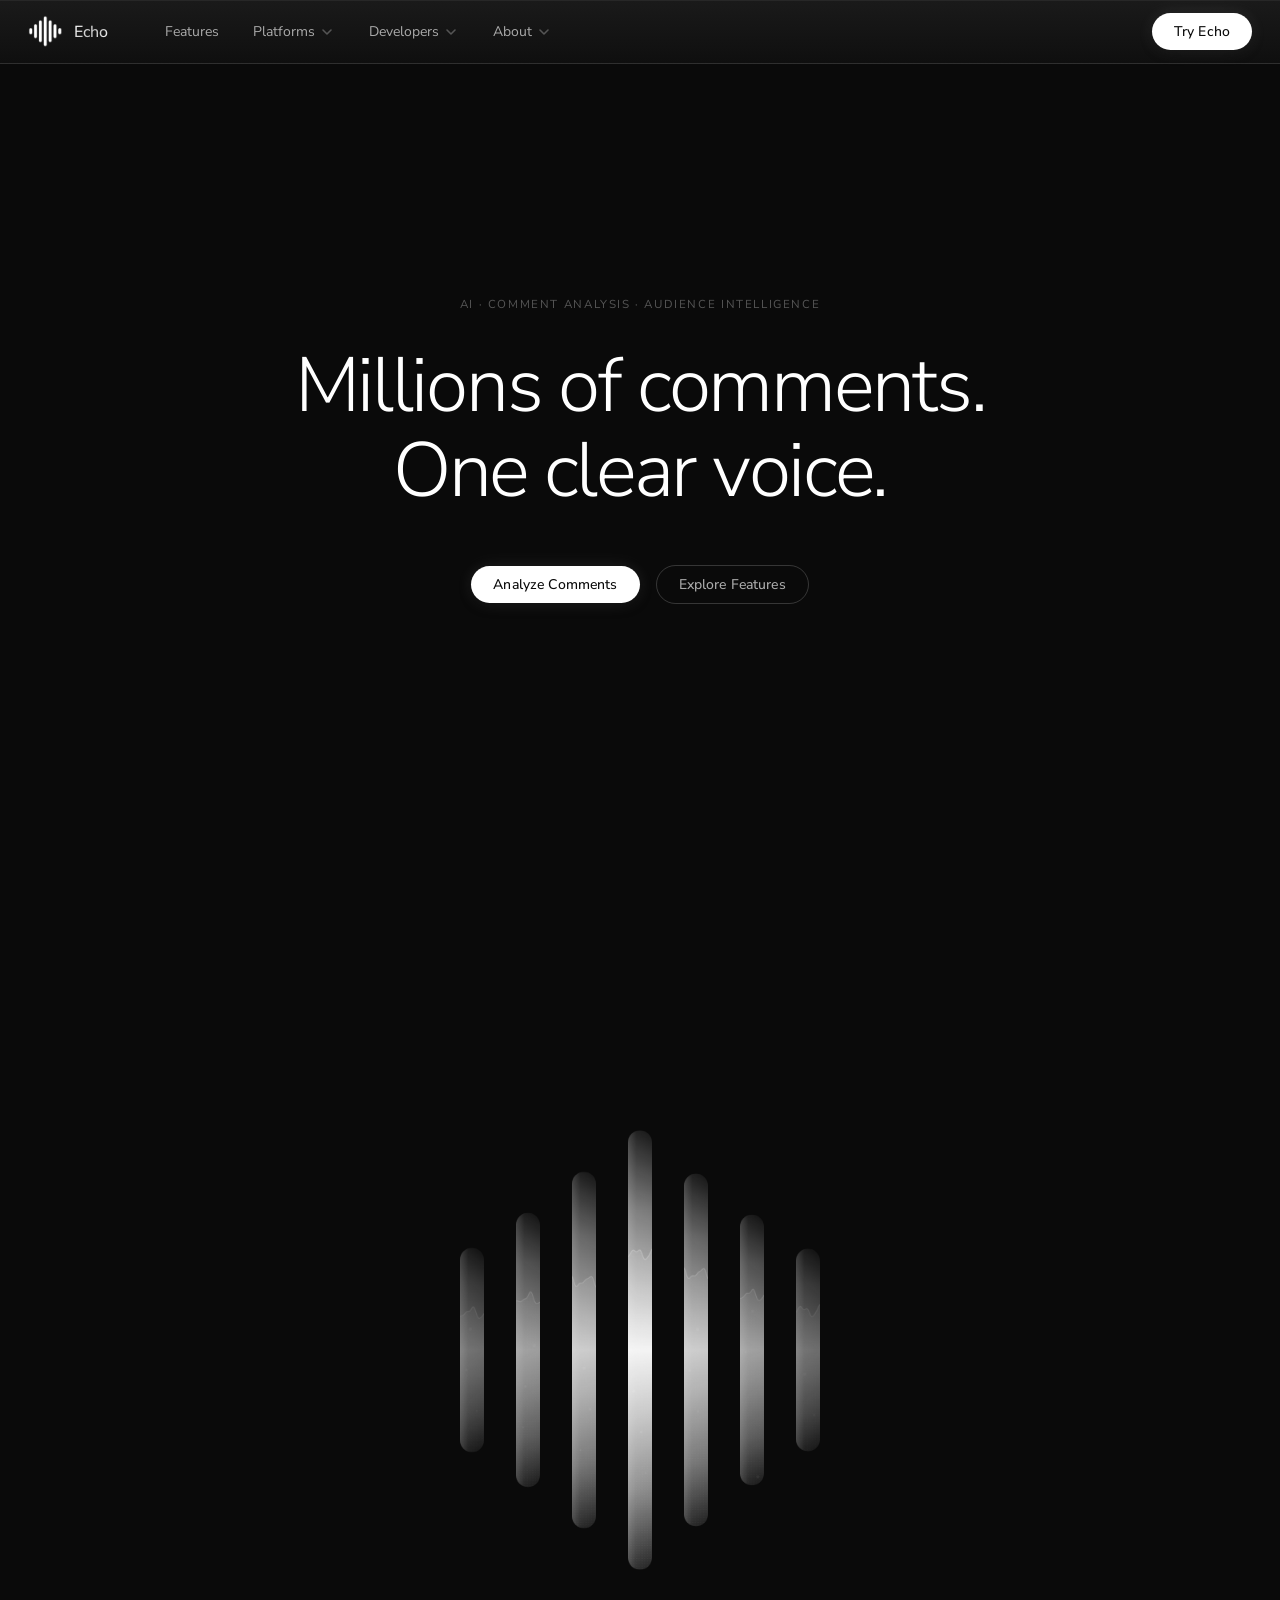
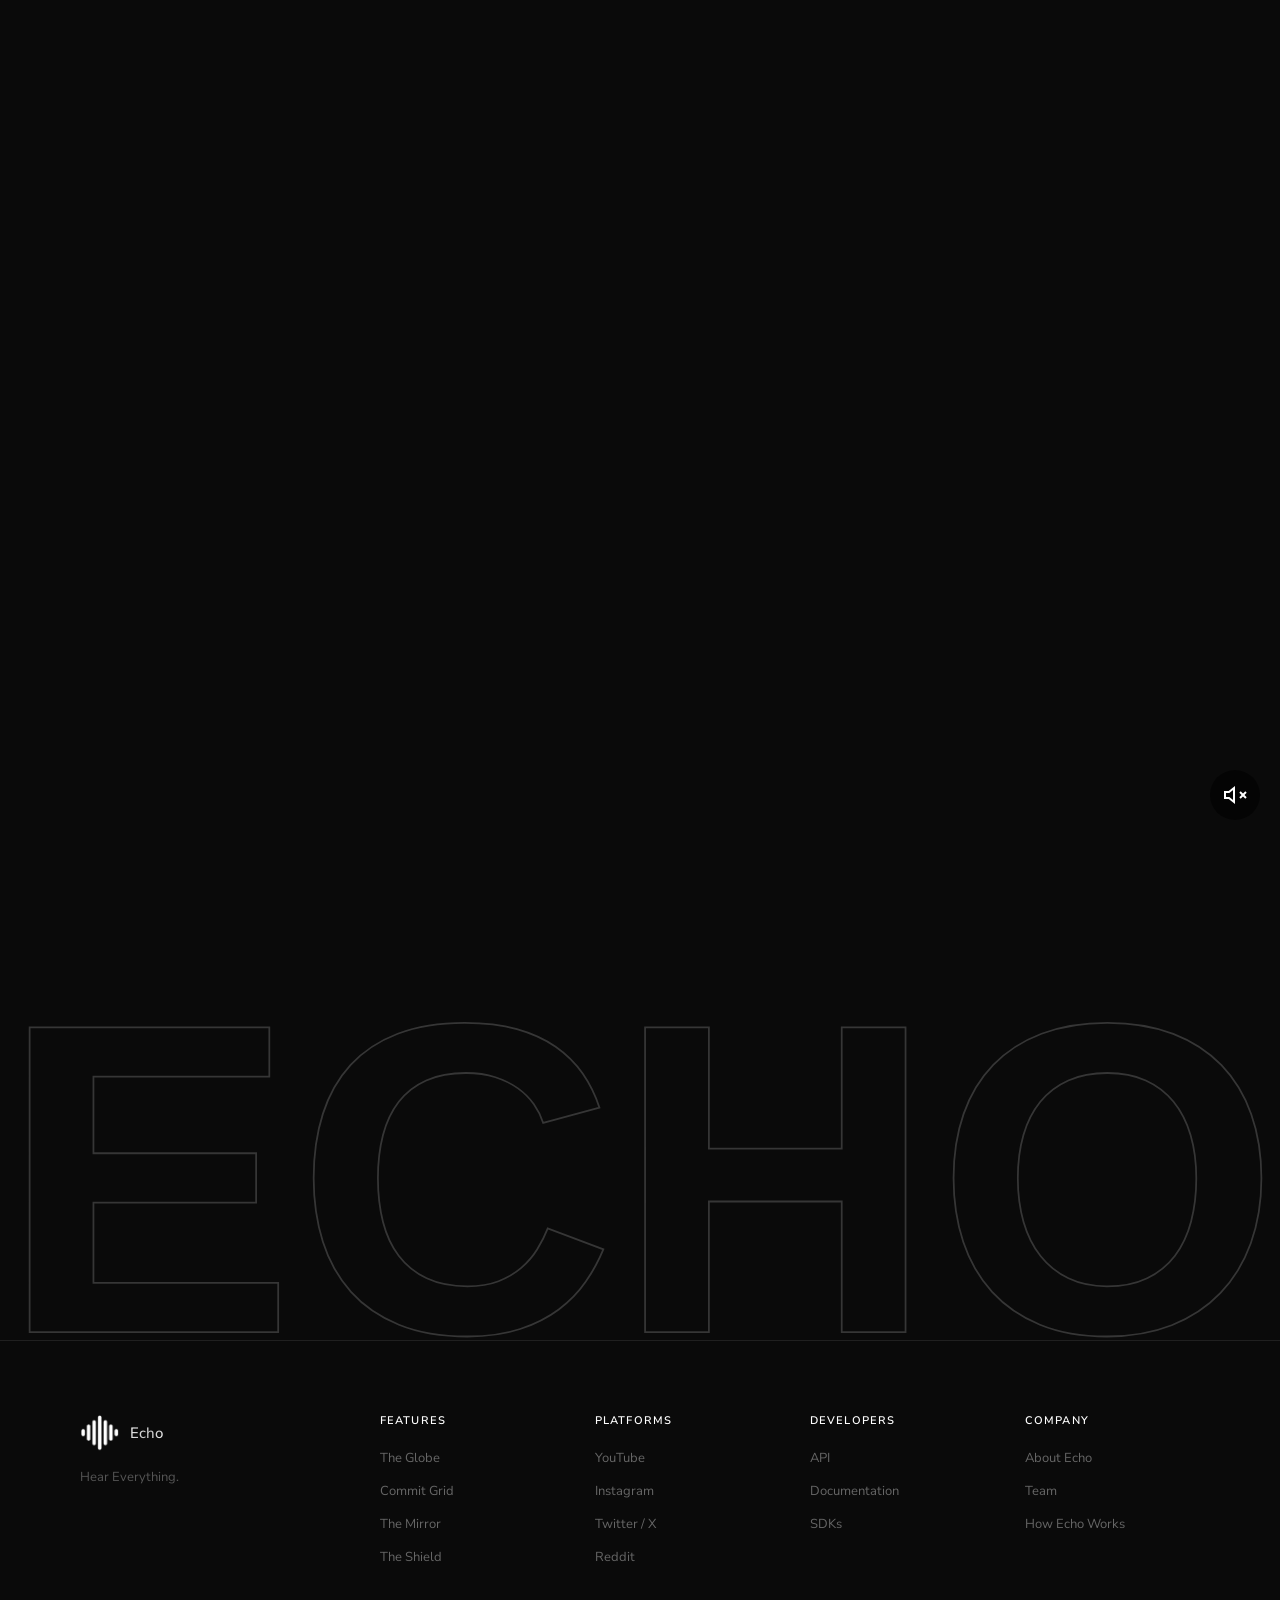
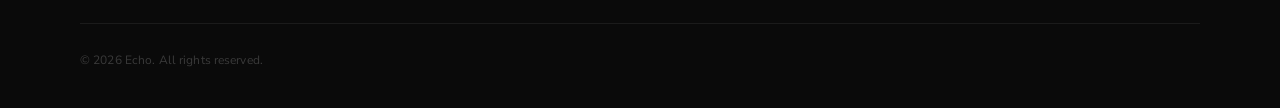
==== index.html @ 7bc2d434 "Initial commit" ====
<!DOCTYPE html>
<html lang="en">
<head>
  <meta charset="UTF-8" />
  <meta name="viewport" content="width=device-width, initial-scale=1.0" />
  <title>Echo</title>
  <link rel="stylesheet" href="components/navbar/navbar.css" />
  <link rel="stylesheet" href="components/footer/footer.css" />
  <link rel="preconnect" href="https://fonts.googleapis.com" />
  <link rel="preconnect" href="https://fonts.gstatic.com" crossorigin />
  <link href="https://fonts.googleapis.com/css2?family=Nunito+Sans:opsz,wght@6..12,300;6..12,400;6..12,500;6..12,600&display=swap" rel="stylesheet" />
  <style>
    * {
      margin: 0;
      padding: 0;
      box-sizing: border-box;
    }

    body {
      margin: 0;
      padding: 0;
      overflow-x: hidden;
    }

    .wave-section {
      width: 100%;
      height: 100vh;
      background: #0a0a0a;
      display: flex;
      align-items: center;
      justify-content: center;
      overflow: hidden;
    }

    #waveCanvas {
      display: block;
      transform: scale(1);
      transform-origin: center;
      transition: transform 0.1s ease-out;
    }

    .video-bar {
      width: 100%;
      margin: 0;
      padding: 0;
      background: #0a0a0a;
      display: flex;
      align-items: center;
      justify-content: center;
      position: relative;
    }

    .video-bar__container {
      width: 100%;
      margin: 0;
      padding: 0;
      position: relative;
    }

    .video-bar video {
      width: 100%;
      height: auto;
      display: block;
      margin: 0;
      padding: 0;
    }

    .echo-section {
      width: 100%;
      height: auto;
      min-height: auto;
      background: #0a0a0a;
      display: flex;
      align-items: center;
      justify-content: center;
      margin: 0;
      padding: 0;
    }

    #echoCanvas {
      display: block;
      width: 100%;
      height: auto;
      margin: 0;
      padding: 0;
      max-height: 500px;
    }

    .sound-button {
      position: absolute;
      bottom: 20px;
      right: 20px;
      width: 50px;
      height: 50px;
      background: rgba(0, 0, 0, 0.6);
      border: none;
      border-radius: 50%;
      color: white;
      cursor: pointer;
      display: flex;
      align-items: center;
      justify-content: center;
      font-size: 24px;
      z-index: 10;
      transition: background 0.3s ease;
    }

    .sound-button:hover {
      background: rgba(0, 0, 0, 0.8);
    }
  </style>
</head>
<body>

<header class="navbar" id="navbar">
  <div class="navbar__bar">

    <a href="/" class="navbar__logo" aria-label="Echo">
      <img src="assets/logo.png" alt="" class="navbar__logo-img" />
      <span class="navbar__logo-text">Echo</span>
    </a>

    <nav class="navbar__nav" aria-label="Main navigation">
      <ul class="navbar__list">

        <li class="navbar__item">
          <a href="html/research.html" class="navbar__link">Features</a>
        </li>

        <li class="navbar__item navbar__item--drop" data-drop="mission">
          <button class="navbar__link navbar__trigger" aria-expanded="false">
            Platforms
            <svg class="navbar__chevron" width="16" height="16" viewBox="0 0 16 16" fill="none">
              <path d="M4 6l4 4 4-4" stroke="currentColor" stroke-width="1.6" stroke-linecap="round" stroke-linejoin="round"/>
            </svg>
          </button>
        </li>

        <li class="navbar__item navbar__item--drop" data-drop="community">
          <button class="navbar__link navbar__trigger" aria-expanded="false">
            Developers 
            <svg class="navbar__chevron" width="16" height="16" viewBox="0 0 16 16" fill="none">
              <path d="M4 6l4 4 4-4" stroke="currentColor" stroke-width="1.6" stroke-linecap="round" stroke-linejoin="round"/>
            </svg>
          </button>
        </li>

        <li class="navbar__item navbar__item--drop" data-drop="resources">
          <button class="navbar__link navbar__trigger" aria-expanded="false">
            About 
            <svg class="navbar__chevron" width="16" height="16" viewBox="0 0 16 16" fill="none">
              <path d="M4 6l4 4 4-4" stroke="currentColor" stroke-width="1.6" stroke-linecap="round" stroke-linejoin="round"/>
            </svg>
          </button>
        </li>

      </ul>
    </nav>

    <div class="navbar__right">
      <a href="html/join.html" class="navbar__cta">Try Echo</a>
      <button class="navbar__hamburger" id="hamburgerBtn" aria-label="Open menu" aria-expanded="false">
        <span></span><span></span><span></span>
      </button>
    </div>

  </div>

  <!-- Dropdowns -->
  <div class="dropdown" id="drop-mission">
    <div class="dropdown__inner">
      <div class="dropdown__info">
        <h3 class="dropdown__headline">Analyze conversations<br>across the internet</h3>
        <p class="dropdown__sub">ECHO collects and analyzes comments from major social platforms to understand audience sentiment.</p>
        <a href="html/mission.html" class="dropdown__see-all">See supported platforms</a>
      </div>
      <ul class="dropdown__links">
        <li><a href="#" class="dropdown__link">YouTube Comments <span>›</span></a></li>
        <li><a href="#" class="dropdown__link">Instagram Reels <span>›</span></a></li>
        <li><a href="#" class="dropdown__link">Twitter / X Replies <span>›</span></a></li>
        <li><a href="#" class="dropdown__link">Reddit Discussions <span>›</span></a></li>
        <li><a href="#" class="dropdown__link">Amazon Reviews <span>›</span></a></li>
      </ul>
    </div>
  </div>

  <div class="dropdown" id="drop-community">
    <div class="dropdown__inner">
      <div class="dropdown__info">
        <h3 class="dropdown__headline">Built by developers,<br>for developers</h3>
        <p class="dropdown__sub">Integrate Echo into your applications using our APIs and developer tools.</p>
        <a href="html/community.html" class="dropdown__see-all">Developer resources</a>
      </div>
      <ul class="dropdown__links">
        <li><a href="#" class="dropdown__link">REST API <span>›</span></a></li>
        <li><a href="#" class="dropdown__link">Documentation <span>›</span></a></li>
        <li><a href="#" class="dropdown__link">SDKs & Tools <span>›</span></a></li>
        <li><a href="#" class="dropdown__link">Open Source <span>›</span></a></li>
      </ul>
    </div>
  </div>

  <div class="dropdown" id="drop-resources">
    <div class="dropdown__inner">
      <div class="dropdown__info">
        <h3 class="dropdown__headline">Learn more about<br>ECHO and its mission</h3>
      </div>
      <ul class="dropdown__links">
        <li><a href="#" class="dropdown__link">About Echo <span>›</span></a></li>
        <li><a href="#" class="dropdown__link">Team <span>›</span></a></li>
        <li><a href="#" class="dropdown__link">How Echo Works <span>›</span></a></li>
        <li><a href="#" class="dropdown__link">Contact <span>›</span></a></li>
      </ul>
    </div>
  </div>

  <div class="mobile-menu" id="mobileMenu" aria-hidden="true">
    <ul class="mobile-list">
      <li><a href="html/research.html" class="mobile-link">Features</a></li>

      <li class="mobile-group">
        <button class="mobile-link mobile-group__btn" aria-expanded="false">
          Platforms
          <svg class="navbar__chevron" width="16" height="16" viewBox="0 0 16 16" fill="none">
            <path d="M4 6l4 4 4-4" stroke="currentColor" stroke-width="1.6" stroke-linecap="round" stroke-linejoin="round"/>
          </svg>
        </button>
        <ul class="mobile-sub">
          <li><a href="#" class="mobile-sublink">YouTube</a></li>
          <li><a href="#" class="mobile-sublink">Instagram</a></li>
          <li><a href="#" class="mobile-sublink">Twitter / X</a></li>
          <li><a href="#" class="mobile-sublink">Reddit</a></li>
        </ul>
      </li>

      <li class="mobile-group">
        <button class="mobile-link mobile-group__btn" aria-expanded="false">
          Developers
          <svg class="navbar__chevron" width="16" height="16" viewBox="0 0 16 16" fill="none">
            <path d="M4 6l4 4 4-4" stroke="currentColor" stroke-width="1.6" stroke-linecap="round" stroke-linejoin="round"/>
          </svg>
        </button>
        <ul class="mobile-sub">
          <li><a href="#" class="mobile-sublink">API</a></li>
          <li><a href="#" class="mobile-sublink">Documentation</a></li>
          <li><a href="#" class="mobile-sublink">Open Source</a></li>
        </ul>
      </li>

      <li class="mobile-group">
        <button class="mobile-link mobile-group__btn" aria-expanded="false">
          About
          <svg class="navbar__chevron" width="16" height="16" viewBox="0 0 16 16" fill="none">
            <path d="M4 6l4 4 4-4" stroke="currentColor" stroke-width="1.6" stroke-linecap="round" stroke-linejoin="round"/>
          </svg>
        </button>
        <ul class="mobile-sub">
          <li><a href="#" class="mobile-sublink">About Echo</a></li>
          <li><a href="#" class="mobile-sublink">Team</a></li>
          <li><a href="#" class="mobile-sublink">Hackathon</a></li>
        </ul>
      </li>

      <li class="mobile-cta-row">
        <a href="html/join.html" class="navbar__cta">Try Echo</a>
      </li>
    </ul>
  </div>

</header>

<div class="dropdown-overlay" id="dropOverlay"></div>

<main>
  <section class="hero">
    <div class="hero__content">
      <p class="hero__eyebrow">AI · COMMENT ANALYSIS · AUDIENCE INTELLIGENCE</p>
      <h1 class="hero__title">Millions of comments.<br>One clear voice.</h1>
      <div class="hero__btns">
        <a href="html/join.html" class="navbar__cta">Analyze Comments</a>
        <a href="html/mission.html" class="hero__btn-ghost">Explore Features</a>
      </div>
    </div>
  </section>
    <section class="wave-section" id="waveSection">
      <canvas id="waveCanvas"></canvas>
    </section>
    <section class="video-bar">
      <div class="video-bar__container">
        <video id="videoPlayer" autoplay muted loop>
          <source src="assets/echo.mp4" type="video/mp4">
          Your browser does not support the video tag.
        </video>
        <button class="sound-button" id="soundBtn" aria-label="Toggle Sound">
          <svg class="sound-icon sound-icon--muted" width="24" height="24" viewBox="0 0 24 24" fill="none" stroke="currentColor" stroke-width="2">
            <polygon points="11 5 6 9 2 9 2 15 6 15 11 19 11 5"></polygon>
            <line x1="23" y1="9" x2="17" y2="15"></line>
            <line x1="17" y1="9" x2="23" y2="15"></line>
          </svg>
          <svg class="sound-icon sound-icon--unmuted" width="24" height="24" viewBox="0 0 24 24" fill="none" stroke="currentColor" stroke-width="2" style="display:none;">
            <polygon points="11 5 6 9 2 9 2 15 6 15 11 19 11 5"></polygon>
            <path d="M15.54 8.46a5 5 0 0 1 0 7.07"></path>
            <path d="M19.07 4.93a10 10 0 0 1 0 14.14"></path>
          </svg>
        </button>
      </div>
    </section>
    <section class="echo-section">
      <canvas id="echoCanvas"></canvas>
    </section>
  </main>

<footer class="footer" id="footer">
  <div class="footer__top">

    <div class="footer__brand">
      <a href="/" class="footer__logo">
        <img src="assets/logo.png" alt="" class="footer__logo-img" />
        <span class="footer__logo-text">Echo</span>
      </a>
      <p class="footer__tagline">Hear Everything.</p>
    </div>

    <div class="footer__col">
      <h4 class="footer__col-title">Features</h4>
      <ul class="footer__col-list">
        <li><a href="#" class="footer__col-link">The Globe</a></li>
        <li><a href="#" class="footer__col-link">Commit Grid</a></li>
        <li><a href="#" class="footer__col-link">The Mirror</a></li>
        <li><a href="#" class="footer__col-link">The Shield</a></li>
      </ul>
    </div>

    <div class="footer__col">
      <h4 class="footer__col-title">Platforms</h4>
      <ul class="footer__col-list">
        <li><a href="#" class="footer__col-link">YouTube</a></li>
        <li><a href="#" class="footer__col-link">Instagram</a></li>
        <li><a href="#" class="footer__col-link">Twitter / X</a></li>
        <li><a href="#" class="footer__col-link">Reddit</a></li>
      </ul>
    </div>

    <div class="footer__col">
      <h4 class="footer__col-title">Developers</h4>
      <ul class="footer__col-list">
        <li><a href="#" class="footer__col-link">API</a></li>
        <li><a href="#" class="footer__col-link">Documentation</a></li>
        <li><a href="#" class="footer__col-link">SDKs</a></li>
      </ul>
    </div>

    <div class="footer__col">
      <h4 class="footer__col-title">Company</h4>
      <ul class="footer__col-list">
        <li><a href="#" class="footer__col-link">About Echo</a></li>
        <li><a href="#" class="footer__col-link">Team</a></li>
        <li><a href="#" class="footer__col-link">How Echo Works</a></li>
      </ul>
    </div>

  </div>

  <div class="footer__bottom">
    <p class="footer__copy">© <span id="footerYear"></span> Echo. All rights reserved.</p>
  </div>

</footer>

<script src="components/navbar/navbar.js"></script>
<script src="components/footer/footer.js"></script>

<script>
  // Wave Animation
  (function () {
    'use strict';

    const canvas = document.getElementById('waveCanvas');
    const ctx = canvas.getContext('2d');

    const N = 7;
    const BAR_W = 30;
    const GAP = 40;
    const R = BAR_W / 2;

    let BASE_H = [];
    let AMPLITUDE = [];

    const BASE_RATIOS = [0.28, 0.38, 0.50, 0.62, 0.50, 0.38, 0.28];
    const AMP_RATIOS  = [0.04, 0.06, 0.08, 0.10, 0.08, 0.06, 0.04];

    let dpr = window.devicePixelRatio || 1;
    let W, H;
    let mouse = { x: -1 };
    let last = performance.now();

    const phase = Array.from({ length: N }, (_, i) => i * 0.9 + Math.random() * 0.6);
    const spd   = Array.from({ length: N }, () => 0.5 + Math.random() * 0.3);

    const pos = new Float32Array(N);
    const vel = new Float32Array(N).fill(0);
    const STIFFNESS = 100;
    const DAMPING = 16;

    const innerLevel = new Float32Array(N);
    const innerVel   = new Float32Array(N).fill(0);
    const INNER_STIFFNESS = 135;
    const INNER_DAMPING = 21;

    const liquidSeed = Array.from({ length: N }, () => Math.random() * Math.PI * 2);
    const shimmerSeed = Array.from({ length: N }, () => Math.random() * 100);

    function setup() {
      dpr = window.devicePixelRatio || 1;
      W = canvas.parentElement.offsetWidth;
      H = canvas.parentElement.offsetHeight;

      canvas.width = Math.round(W * dpr);
      canvas.height = Math.round(H * dpr);
      canvas.style.width = W + 'px';
      canvas.style.height = H + 'px';
      ctx.setTransform(dpr, 0, 0, dpr, 0, 0);

      for (let i = 0; i < N; i++) {
        BASE_H[i] = H * BASE_RATIOS[i];
        AMPLITUDE[i] = H * AMP_RATIOS[i];
        pos[i] = BASE_H[i];
        innerLevel[i] = BASE_H[i] * 0.72;
      }
    }

    function wave(t, ph, s) {
      return (
        Math.sin(t * s + ph) * 0.50 +
        Math.sin(t * s * 2.1 + ph * 1.3) * 0.30 +
        Math.sin(t * s * 0.5 + ph * 0.8) * 0.20
      );
    }

    function liquidWave(xn, t, idx, amp) {
      return (
        Math.sin(xn * 8.0 + t * 2.2 + liquidSeed[idx]) * amp * 0.55 +
        Math.sin(xn * 14.0 - t * 1.5 + liquidSeed[idx] * 0.7) * amp * 0.25 +
        Math.sin(xn * 22.0 + t * 3.3 + liquidSeed[idx] * 1.4) * amp * 0.12
      );
    }

    function shimmerNoise(xn, yn, t, idx) {
      return (
        0.5 +
        0.25 * Math.sin(xn * 18 + t * 1.4 + shimmerSeed[idx]) +
        0.15 * Math.sin(yn * 26 - t * 2.1 + shimmerSeed[idx] * 0.7) +
        0.10 * Math.sin((xn + yn) * 20 + t * 2.8)
      );
    }

    function roundedBarPath(x, top, h) {
      ctx.beginPath();
      ctx.roundRect(x, top, BAR_W, h, R);
    }

    function drawLiquidFill(x, top, h, fillH, brightness, t, idx) {
      const left = x;
      const right = x + BAR_W;
      const bottom = top + h;
      const fillTopBase = bottom - fillH;
      const surfAmp = Math.min(10, Math.max(4, fillH * 0.06));

      ctx.save();
      roundedBarPath(x, top, h);
      ctx.clip();

      const fluidGrad = ctx.createLinearGradient(x, fillTopBase, x, bottom);
      fluidGrad.addColorStop(0, `rgba(255,255,255,${(brightness * 0.12).toFixed(3)})`);
      fluidGrad.addColorStop(0.45, `rgba(255,255,255,${(brightness * 0.22).toFixed(3)})`);
      fluidGrad.addColorStop(1, `rgba(255,255,255,${(brightness * 0.06).toFixed(3)})`);
      ctx.fillStyle = fluidGrad;

      ctx.beginPath();
      for (let s = 0; s <= 24; s++) {
        const xn = s / 24;
        const px = left + xn * BAR_W;
        const py = fillTopBase + liquidWave(xn, t, idx, surfAmp);
        if (s === 0) ctx.moveTo(px, py);
        else ctx.lineTo(px, py);
      }
      ctx.lineTo(right, bottom);
      ctx.lineTo(left, bottom);
      ctx.closePath();
      ctx.fill();

      for (let y = fillTopBase; y < bottom; y += 3.2) {
        const yn = (y - fillTopBase) / Math.max(1, fillH);
        const alpha = (0.018 + yn * 0.03) * brightness;
        ctx.fillStyle = `rgba(255,255,255,${alpha.toFixed(3)})`;

        for (let s = 0; s < 8; s++) {
          const xn = s / 7;
          const px = left + 3 + xn * (BAR_W - 6);
          const n = shimmerNoise(xn, yn, t, idx);
          const w = 1 + n * 1.2;
          ctx.fillRect(px, y, w, 1);
        }
      }

      ctx.strokeStyle = `rgba(255,255,255,${(brightness * 0.22).toFixed(3)})`;
      ctx.lineWidth = 1.2;
      ctx.beginPath();
      for (let s = 0; s <= 24; s++) {
        const xn = s / 24;
        const px = left + xn * BAR_W;
        const py = fillTopBase + liquidWave(xn, t, idx, surfAmp);
        if (s === 0) ctx.moveTo(px, py);
        else ctx.lineTo(px, py);
      }
      ctx.stroke();

      const bubbleCount = 3;
      for (let b = 0; b < bubbleCount; b++) {
        const pr = 1.2 + b * 0.45;
        const bx = left + 7 + ((Math.sin(t * (0.8 + b * 0.3) + idx * 1.7 + b) * 0.5 + 0.5) * (BAR_W - 14));
        const rise = ((t * (18 + b * 7) + idx * 23 + b * 31) % Math.max(30, fillH + 20));
        const by = bottom - rise;
        if (by > fillTopBase + 4 && by < bottom - 4) {
          ctx.fillStyle = `rgba(255,255,255,${(0.08 * brightness).toFixed(3)})`;
          ctx.beginPath();
          ctx.arc(bx, by, pr, 0, Math.PI * 2);
          ctx.fill();
        }
      }

      ctx.restore();
    }

    function drawBar(x, cy, h, brightness, t, idx) {
      const halfH = h / 2;
      const top = cy - halfH;

      const shell = ctx.createLinearGradient(x, top, x, top + h);
      shell.addColorStop(0,    `rgba(255,255,255,${(brightness * 0.05).toFixed(3)})`);
      shell.addColorStop(0.18, `rgba(255,255,255,${(brightness * 0.45).toFixed(3)})`);
      shell.addColorStop(0.50, `rgba(255,255,255,${(brightness * 0.95).toFixed(3)})`);
      shell.addColorStop(0.82, `rgba(255,255,255,${(brightness * 0.45).toFixed(3)})`);
      shell.addColorStop(1,    `rgba(255,255,255,${(brightness * 0.05).toFixed(3)})`);

      ctx.fillStyle = shell;
      roundedBarPath(x, top, h);
      ctx.fill();

      const edgeGlow = ctx.createLinearGradient(x, top, x + BAR_W, top);
      edgeGlow.addColorStop(0, 'rgba(255,255,255,0.18)');
      edgeGlow.addColorStop(0.35, 'rgba(255,255,255,0.05)');
      edgeGlow.addColorStop(1, 'rgba(255,255,255,0)');
      ctx.fillStyle = edgeGlow;
      ctx.save();
      roundedBarPath(x, top, h);
      ctx.clip();
      ctx.fillRect(x, top, BAR_W, h);
      ctx.restore();

      const fillTarget = innerLevel[idx];
      drawLiquidFill(x, top, h, fillTarget, brightness, t, idx);
    }

    function frame(now) {
      const dt = Math.min((now - last) / 1000, 0.05);
      last = now;
      const t = now / 1000;

      ctx.clearRect(0, 0, W, H);

      const cx = W / 2;
      const cy = H / 2;
      const totalW = N * BAR_W + (N - 1) * GAP;
      const startX = cx - totalW / 2;

      for (let i = 0; i < N; i++) {
        const wv = wave(t, phase[i], spd[i]);
        let target = BASE_H[i] + wv * AMPLITUDE[i];

        if (mouse.x >= 0) {
          const barCx = startX + i * (BAR_W + GAP) + BAR_W / 2;
          const dist = Math.abs(barCx - mouse.x);
          const pull = Math.max(0, 1 - dist / 140);
          target += pull * AMPLITUDE[i] * 2.0;
        }

        const acc = (target - pos[i]) * STIFFNESS - vel[i] * DAMPING;
        vel[i] += acc * dt;
        pos[i] += vel[i] * dt;
        pos[i] = Math.max(H * 0.04, pos[i]);

        const liquidTarget =
          pos[i] * 0.68 +
          Math.sin(t * 1.4 + i * 0.9 + liquidSeed[i]) * (AMPLITUDE[i] * 0.22);

        const innerAcc = (liquidTarget - innerLevel[i]) * INNER_STIFFNESS - innerVel[i] * INNER_DAMPING;
        innerVel[i] += innerAcc * dt;
        innerLevel[i] += innerVel[i] * dt;
        innerLevel[i] = Math.max(pos[i] * 0.18, Math.min(pos[i] * 0.92, innerLevel[i]));

        const distRatio = Math.abs(i - (N - 1) / 2) / ((N - 1) / 2);
        const brightness = 1.0 - distRatio * 0.62;

        drawBar(startX + i * (BAR_W + GAP), cy, pos[i], brightness, t, i);
      }

      requestAnimationFrame(frame);
    }

    window.addEventListener('mousemove', e => { mouse.x = e.clientX; });
    window.addEventListener('mouseleave', () => { mouse.x = -1; });
    window.addEventListener('touchmove', e => { mouse.x = e.touches[0].clientX; }, { passive: true });
    window.addEventListener('touchend', () => { mouse.x = -1; });
    window.addEventListener('resize', setup);

    setup();
    requestAnimationFrame(frame);
  })();

  // Scroll Zoom Animation
  window.addEventListener('scroll', () => {
    const waveSection = document.getElementById('waveSection');
    const rect = waveSection.getBoundingClientRect();
    
    // Calculate how much of the section is visible in viewport
    const viewportHeight = window.innerHeight;
    const sectionHeight = waveSection.clientHeight;
    
    // When section is entering viewport from bottom, start zoom
    const scrollProgress = (viewportHeight - rect.top) / (viewportHeight + sectionHeight);
    
    // Clamp between 0 and 1, then scale from 0.8 to 1.2
    const normalizedProgress = Math.max(0, Math.min(1, scrollProgress));
    const scale = 0.8 + (normalizedProgress * 0.4); // Scales from 0.8 to 1.2
    
    // Get canvas element
    const canvas = document.getElementById('waveCanvas');
    if (canvas) {
      canvas.style.transform = `scale(${scale})`;
    }
  });

  // Sound Button Functionality
  const soundBtn = document.getElementById('soundBtn');
  const videoPlayer = document.getElementById('videoPlayer');
  const mutedIcon = soundBtn.querySelector('.sound-icon--muted');
  const unmutedIcon = soundBtn.querySelector('.sound-icon--unmuted');

  soundBtn.addEventListener('click', () => {
    videoPlayer.muted = !videoPlayer.muted;
    mutedIcon.style.display = videoPlayer.muted ? 'block' : 'none';
    unmutedIcon.style.display = videoPlayer.muted ? 'none' : 'block';
  });

  // ECHO Canvas Animation
  (function () {
    'use strict';

    const canvas = document.getElementById('echoCanvas');
    const ctx    = canvas.getContext('2d');
    const TEXT   = 'ECHO';

    let W, H;

    function setup() {
      const dpr = window.devicePixelRatio || 1;
      W = window.innerWidth;
      H = 500;
      canvas.width        = Math.round(W * dpr);
      canvas.height       = Math.round(H * dpr);
      canvas.style.width  = W + 'px';
      canvas.style.height = H + 'px';
      ctx.setTransform(dpr, 0, 0, dpr, 0, 0);
      draw();
    }

    function draw() {
      ctx.clearRect(0, 0, W, H);

      /* Binary search for exact font size that fills full width */
      let lo = 10, hi = 2000, size = 500;
      for (let i = 0; i < 30; i++) {
        size = (lo + hi) / 2;
        ctx.font = `900 ${size}px 'Arial Black', Arial, sans-serif`;
        const w = ctx.measureText(TEXT).width;
        if (w < W) lo = size;
        else        hi = size;
      }

      ctx.font = `900 ${size}px 'Arial Black', Arial, sans-serif`;
      ctx.textBaseline = 'middle';
      ctx.textAlign    = 'center';

      /* Outline only — no fill */
      ctx.strokeStyle = 'rgba(255,255,255,0.18)';
      ctx.lineWidth   = Math.max(1, size * 0.004);
      ctx.strokeText(TEXT, W / 2, H * 0.74);
    }

    window.addEventListener('resize', setup);
    setup();
  })();
</script>

</body>
</html>
---- components/navbar/navbar.css ----
/* ============================================================
   ASTRAKSHAYA — NAVBAR CSS
   ============================================================ */

*, *::before, *::after { box-sizing: border-box; margin: 0; padding: 0; }

:root {
  --bg:           #0a0a0a;
  --drop-bg:      #141414;
  --border:       rgba(255,255,255,0.09);
  --border-drop:  rgba(255,255,255,0.11);
  --text:         #f2f2f2;
  --text-nav:     #aaaaaa;
  --text-nav-hov: #ffffff;
  --text-dim:     #555555;
  --text-head:    #e8e8e8;
  --text-sub:     #666666;
  --text-link:    #d0d0d0;
  --pill:         rgba(255,255,255,0.08);
  --pill-hover:   rgba(255,255,255,0.12);
  --pill-border:  rgba(255,255,255,0.13);
  --cta-bg:       #ffffff;
  --cta-fg:       #0a0a0a;
  --cta-hover:    #e8e8e8;
  --nav-h:        64px;
  --r-pill:       999px;
  --ease:         cubic-bezier(0.2, 0, 0, 1);
  --font:         'Nunito Sans', -apple-system, BlinkMacSystemFont, sans-serif;
}

html { scroll-behavior: smooth; }
body {
  font-family: var(--font);
  background: var(--bg);
  color: var(--text);
  -webkit-font-smoothing: antialiased;
}
a  { text-decoration: none; color: inherit; }
ul { list-style: none; }
button { background: none; border: none; cursor: pointer; font: inherit; color: inherit; padding: 0; }

/* ── NAVBAR ───────────────────────────────────────────────── */
.navbar {
  position: fixed;
  inset: 0 0 auto 0;
  z-index: 900;
}

.navbar__bar {
  height: var(--nav-h);
  background: linear-gradient(180deg, #1a1a1a 0%, #0f0f0f 100%);
  border-bottom: 1px solid var(--border);
  box-shadow: inset 0 1px 0 rgba(255,255,255,0.06);
  display: flex;
  align-items: center;
  padding: 0 28px;
  transition: box-shadow .3s var(--ease), background .3s var(--ease);
}

.navbar.is-scrolled .navbar__bar {
  background: linear-gradient(180deg, #191919 0%, #0d0d0d 100%);
  box-shadow:
    inset 0 1px 0 rgba(255,255,255,0.08),
    0 8px 40px rgba(0,0,0,0.8),
    0 2px 10px rgba(0,0,0,0.5);
  backdrop-filter: blur(16px);
  -webkit-backdrop-filter: blur(16px);
}

/* ── LOGO ─────────────────────────────────────────────────── */
.navbar__logo {
  display: flex;
  align-items: center;
  gap: 11px;
  flex-shrink: 0;
  margin-right: 40px;
  transition: opacity .2s;
}
.navbar__logo:hover { opacity: .82; }

.navbar__logo-img {
  width: 35px;
  height: 35px;
  object-fit: contain;
  display: block;
  filter: brightness(0) invert(1) brightness(1.1);
}

.navbar__logo-text {
  font-size: 1rem;
  font-weight: 500;
  letter-spacing: .01em;
  background: linear-gradient(135deg, #ffffff 0%, #c0c0c0 55%, #ffffff 100%);
  -webkit-background-clip: text;
  -webkit-text-fill-color: transparent;
  background-clip: text;
  line-height: 1;
}

/* ── NAV LIST ─────────────────────────────────────────────── */
.navbar__nav { flex: 1; }

.navbar__list {
  display: flex;
  align-items: center;
  gap: 2px;
}

.navbar__item { position: relative; }

.navbar__link,
.navbar__trigger {
  display: inline-flex;
  align-items: center;
  gap: 4px;
  padding: 7px 15px;
  border-radius: var(--r-pill);
  font-size: .875rem;
  font-weight: 400;
  color: var(--text-nav);
  background: transparent;
  border: 1px solid transparent;
  white-space: nowrap;
  transition: background .1s var(--ease), color .1s var(--ease), border-color .1s;
}
.navbar__link:hover,
.navbar__trigger:hover {
  color: var(--text-nav-hov);
  background: var(--pill);
  border-color: var(--pill-border);
}

.navbar__item--drop.is-open > .navbar__trigger {
  color: var(--text-nav-hov);
  background: var(--pill-hover);
  border-color: var(--pill-border);
}

.navbar__chevron {
  color: var(--text-dim);
  flex-shrink: 0;
  transition: transform .2s var(--ease), color .1s;
}
.navbar__item--drop.is-open > .navbar__trigger .navbar__chevron {
  transform: rotate(180deg);
  color: var(--text-nav);
}

/* ── RIGHT ────────────────────────────────────────────────── */
.navbar__right {
  display: flex;
  align-items: center;
  gap: 14px;
  margin-left: auto;
  flex-shrink: 0;
}

/* ── CTA ──────────────────────────────────────────────────── */
.navbar__cta {
  display: inline-flex;
  align-items: center;
  gap: 7px;
  padding: 9px 22px;
  background: var(--cta-bg);
  color: var(--cta-fg);
  border-radius: var(--r-pill);
  font-size: .875rem;
  font-weight: 500;
  letter-spacing: .01em;
  white-space: nowrap;
  transition: background .18s var(--ease), box-shadow .25s, transform .15s;
  box-shadow: 0 0 18px rgba(255,255,255,0.1), 0 3px 12px rgba(0,0,0,0.4);
}
.navbar__cta:hover {
  background: var(--cta-hover);
  box-shadow: 0 0 28px rgba(255,255,255,0.16), 0 4px 18px rgba(0,0,0,0.5);
}
.navbar__cta:active { transform: scale(.97); }

/* ── HAMBURGER ────────────────────────────────────────────── */
.navbar__hamburger {
  display: none;
  flex-direction: column;
  justify-content: center;
  gap: 5px;
  width: 38px;
  height: 38px;
  padding: 8px;
  border-radius: 50%;
  border: 1px solid transparent;
  transition: background .18s, border-color .18s;
}
.navbar__hamburger:hover { background: var(--pill); border-color: var(--pill-border); }
.navbar__hamburger span {
  display: block;
  height: 1.5px;
  background: var(--text-nav);
  border-radius: 2px;
  transition: transform .3s var(--ease), opacity .2s, width .25s;
  transform-origin: center;
}
.navbar__hamburger span:nth-child(3) { width: 65%; }
.navbar__hamburger.is-open span:nth-child(1) { transform: translateY(6.5px) rotate(45deg); }
.navbar__hamburger.is-open span:nth-child(2) { opacity: 0; }
.navbar__hamburger.is-open span:nth-child(3) { width: 100%; transform: translateY(-6.5px) rotate(-45deg); }

/* ── DROPDOWN ─────────────────────────────────────────────── */
.dropdown {
  position: absolute;
  top: 100%;
  left: 0;
  right: 0;
  width: 100%;
  background: var(--drop-bg);
  border-bottom: 1px solid var(--border-drop);
  box-shadow:
    inset 0 1px 0 rgba(255,255,255,0.05),
    0 20px 60px rgba(0,0,0,0.8),
    0 6px 20px rgba(0,0,0,0.5);
  opacity: 0;
  pointer-events: none;
  transform: translateY(-6px);
  transition: opacity .15s var(--ease), transform .15s var(--ease);
}
.dropdown.is-open {
  opacity: 1;
  pointer-events: all;
  transform: translateY(0);
}

.dropdown__inner {
  max-width: 1280px;
  margin: 0 auto;
  padding: 36px 80px 40px;
  display: flex;
  gap: 140px;
  align-items: flex-start;
}

.dropdown__info {
  flex-shrink: 0;
  width: 320px;
}

.dropdown__headline {
  font-size: 1.25rem;
  font-weight: 400;
  line-height: 1.45;
  color: var(--text-head);
  margin-bottom: 14px;
}

.dropdown__sub {
  font-size: .875rem;
  color: var(--text-sub);
  line-height: 1.65;
  margin-bottom: 24px;
}

.dropdown__see-all {
  display: inline-flex;
  align-items: center;
  padding: 8px 20px;
  border: 1px solid rgba(255,255,255,0.14);
  border-radius: var(--r-pill);
  font-size: .8125rem;
  color: var(--text-nav);
  background: rgba(255,255,255,0.04);
  transition: background .18s, color .18s, border-color .18s;
}
.dropdown__see-all:hover {
  background: rgba(255,255,255,0.09);
  border-color: rgba(255,255,255,0.22);
  color: var(--text);
}

.dropdown__links {
  flex: 1;
  display: flex;
  flex-direction: column;
  padding-top: 4px;
}

.dropdown__link {
  display: flex;
  align-items: center;
  justify-content: space-between;
  padding: 14px 0;
  font-size: 1.05rem;
  font-weight: 400;
  color: var(--text-link);
  border-bottom: 1px solid rgba(255,255,255,0.07);
  transition: color .15s, padding-left .2s var(--ease);
}
.dropdown__links li:last-child .dropdown__link { border-bottom: none; }

.dropdown__link span {
  font-size: 1.2rem;
  font-weight: 300;
  color: var(--text-dim);
  flex-shrink: 0;
  transition: transform .2s var(--ease), color .15s;
}
.dropdown__link:hover { color: #ffffff; padding-left: 8px; }
.dropdown__link:hover span { transform: translateX(5px); color: var(--text-nav); }

/* ── BLUR OVERLAY ─────────────────────────────────────────── */
.dropdown-overlay {
  position: fixed;
  inset: 0;
  top: var(--nav-h);
  background: rgba(0,0,0,0.45);
  backdrop-filter: blur(8px);
  -webkit-backdrop-filter: blur(8px);
  z-index: 899;
  opacity: 0;
  pointer-events: none;
  transition: opacity .2s var(--ease);
}
.dropdown-overlay.is-visible { opacity: 1; }

/* ── MOBILE MENU ──────────────────────────────────────────── */
.mobile-menu {
  display: none;
  position: absolute;
  top: var(--nav-h);
  left: 0; right: 0;
  background: #0e0e0e;
  border-top: 1px solid var(--border);
  overflow-y: auto;
  max-height: calc(100vh - var(--nav-h));
  opacity: 0;
  transform: translateY(-6px);
  pointer-events: none;
  transition: opacity .25s var(--ease), transform .25s var(--ease);
}
.mobile-menu.is-open {
  opacity: 1;
  transform: translateY(0);
  pointer-events: all;
}

.mobile-list { display: flex; flex-direction: column; padding: 8px 0 32px; }

.mobile-link {
  display: flex;
  align-items: center;
  justify-content: space-between;
  width: 100%;
  padding: 15px 24px;
  font-size: .9375rem;
  color: var(--text-nav);
  transition: background .15s, color .15s;
}
.mobile-link:hover { background: var(--pill); color: var(--text); }

.mobile-sub {
  overflow: hidden;
  max-height: 0;
  background: rgba(255,255,255,0.02);
  transition: max-height .3s var(--ease);
}
.mobile-sub.is-open { max-height: 400px; }

.mobile-sublink {
  display: block;
  padding: 12px 24px 12px 40px;
  font-size: .875rem;
  color: var(--text-dim);
  transition: color .15s, background .15s;
}
.mobile-sublink:hover { color: var(--text); background: var(--pill); }

.mobile-group__btn[aria-expanded="true"] .navbar__chevron { transform: rotate(180deg); }

.mobile-cta-row { padding: 20px 24px 0; }
.mobile-cta-row .navbar__cta { width: 100%; justify-content: center; }

/* ── HERO ─────────────────────────────────────────────────── */
.hero {
  min-height: 100vh;
  display: flex;
  align-items: center;
  justify-content: center;
  text-align: center;
  padding: 0 24px;
  background: #0a0a0a;
}

.hero__content { max-width: 780px; }

.hero__eyebrow {
  font-size: .72rem;
  letter-spacing: .14em;
  text-transform: uppercase;
  color: var(--text-dim);
  margin-bottom: 32px;
}

.hero__title {
  font-size: clamp(2.8rem, 6vw, 5rem);
  font-weight: 300;
  letter-spacing: -.03em;
  line-height: 1.1;
  color: #ffffff;
  margin-bottom: 52px;
}

.hero__btns {
  display: flex;
  align-items: center;
  justify-content: center;
  gap: 16px;
  flex-wrap: wrap;
}

.hero__btn-ghost {
  display: inline-flex;
  align-items: center;
  gap: 7px;
  padding: 9px 22px;
  font-size: .875rem;
  font-weight: 500;
  color: var(--text-nav);
  border: 1px solid rgba(255,255,255,0.18);
  border-radius: var(--r-pill);
  background: transparent;
  letter-spacing: .01em;
  transition: color .18s, border-color .2s, background .18s;
}
.hero__btn-ghost:hover {
  color: var(--text);
  border-color: rgba(255,255,255,0.38);
  background: rgba(255,255,255,0.04);
}

/* ── RESPONSIVE ───────────────────────────────────────────── */
@media (max-width: 860px) {
  .navbar__nav { display: none; }
  .navbar__right > .navbar__cta { display: none; }
  .navbar__hamburger { display: flex; }
  .mobile-menu { display: block; }
}

@media (max-width: 600px) {
  .navbar__bar { padding: 0 16px; }
  .dropdown__inner { padding: 32px 24px 36px; gap: 40px; flex-direction: column; }
  .dropdown__info { width: 100%; }
}
---- components/footer/footer.css ----
/* ============================================================
   ASTRAKSHAYA — FOOTER CSS
   ============================================================ */

.footer {
  background: #0a0a0a;
  border-top: 1px solid rgba(255,255,255,0.09);
  padding: 72px 80px 40px;
  font-family: 'Nunito Sans', -apple-system, BlinkMacSystemFont, sans-serif;
  -webkit-font-smoothing: antialiased;
  color: #f2f2f2;
}

/* ── TOP GRID ─────────────────────────────────────────────── */
.footer__top {
  display: grid;
  grid-template-columns: 260px 1fr 1fr 1fr 1fr;
  gap: 40px;
  padding-bottom: 56px;
  border-bottom: 1px solid rgba(255,255,255,0.07);
}

/* ── BRAND ────────────────────────────────────────────────── */
.footer__brand {
  display: flex;
  flex-direction: column;
  gap: 14px;
}

.footer__logo {
  display: flex;
  align-items: center;
  gap: 10px;
  text-decoration: none;
}

.footer__logo-img {
  width: 40px;
  height: 40px;
  object-fit: contain;
  filter: brightness(0) invert(1) brightness(1.1);
}

.footer__logo-text {
  font-size: .9375rem;
  font-weight: 500;
  letter-spacing: .01em;
  background: linear-gradient(135deg, #ffffff 0%, #c0c0c0 55%, #ffffff 100%);
  -webkit-background-clip: text;
  -webkit-text-fill-color: transparent;
  background-clip: text;
}

.footer__tagline {
  font-size: .8125rem;
  color: #555555;
  line-height: 1.65;
}

.footer__socials {
  display: flex;
  gap: 8px;
  margin-top: 4px;
}

.footer__social-btn {
  display: flex;
  align-items: center;
  justify-content: center;
  width: 34px;
  height: 34px;
  border-radius: 50%;
  border: 1px solid rgba(255,255,255,0.1);
  background: transparent;
  color: #666666;
  text-decoration: none;
  transition: border-color .15s, color .15s, background .15s;
  flex-shrink: 0;
}
.footer__social-btn:hover {
  border-color: rgba(255,255,255,0.25);
  color: #ffffff;
  background: rgba(255,255,255,0.06);
}
.footer__social-btn svg {
  width: 15px;
  height: 15px;
}

/* ── NAV COLUMNS ──────────────────────────────────────────── */
.footer__col-title {
  font-size: .6875rem;
  font-weight: 600;
  letter-spacing: .1em;
  text-transform: uppercase;
  color: #ffffff;
  margin-bottom: 18px;
}

.footer__col-list {
  list-style: none;
  padding: 0;
  margin: 0;
  display: flex;
  flex-direction: column;
  gap: 11px;
}

.footer__col-link {
  font-size: .8125rem;
  color: #666666;
  text-decoration: none;
  transition: color .15s;
  line-height: 1;
}
.footer__col-link:hover { color: #d0d0d0; }

/* ── BOTTOM BAR ───────────────────────────────────────────── */
.footer__bottom {
  display: flex;
  align-items: center;
  justify-content: space-between;
  padding-top: 28px;
  gap: 24px;
  flex-wrap: wrap;
}

.footer__copy {
  font-size: .75rem;
  color: #3a3a3a;
  letter-spacing: .01em;
}

.footer__legal {
  display: flex;
  gap: 24px;
  flex-wrap: wrap;
}

.footer__legal-link {
  font-size: .75rem;
  color: #3a3a3a;
  text-decoration: none;
  transition: color .15s;
}
.footer__legal-link:hover { color: #888888; }

/* ── RESPONSIVE ───────────────────────────────────────────── */
@media (max-width: 1024px) {
  .footer { padding: 56px 40px 36px; }
  .footer__top {
    grid-template-columns: 1fr 1fr 1fr;
    gap: 40px 32px;
  }
  .footer__brand {
    grid-column: 1 / -1;
    flex-direction: row;
    flex-wrap: wrap;
    gap: 24px;
    align-items: flex-start;
  }
}

@media (max-width: 640px) {
  .footer { padding: 48px 20px 32px; }
  .footer__top {
    grid-template-columns: 1fr 1fr;
    gap: 36px 24px;
  }
  .footer__brand {
    grid-column: 1 / -1;
    flex-direction: column;
    gap: 14px;
  }
  .footer__bottom { flex-direction: column; align-items: flex-start; gap: 16px; }
  .footer__legal { gap: 16px; }
}
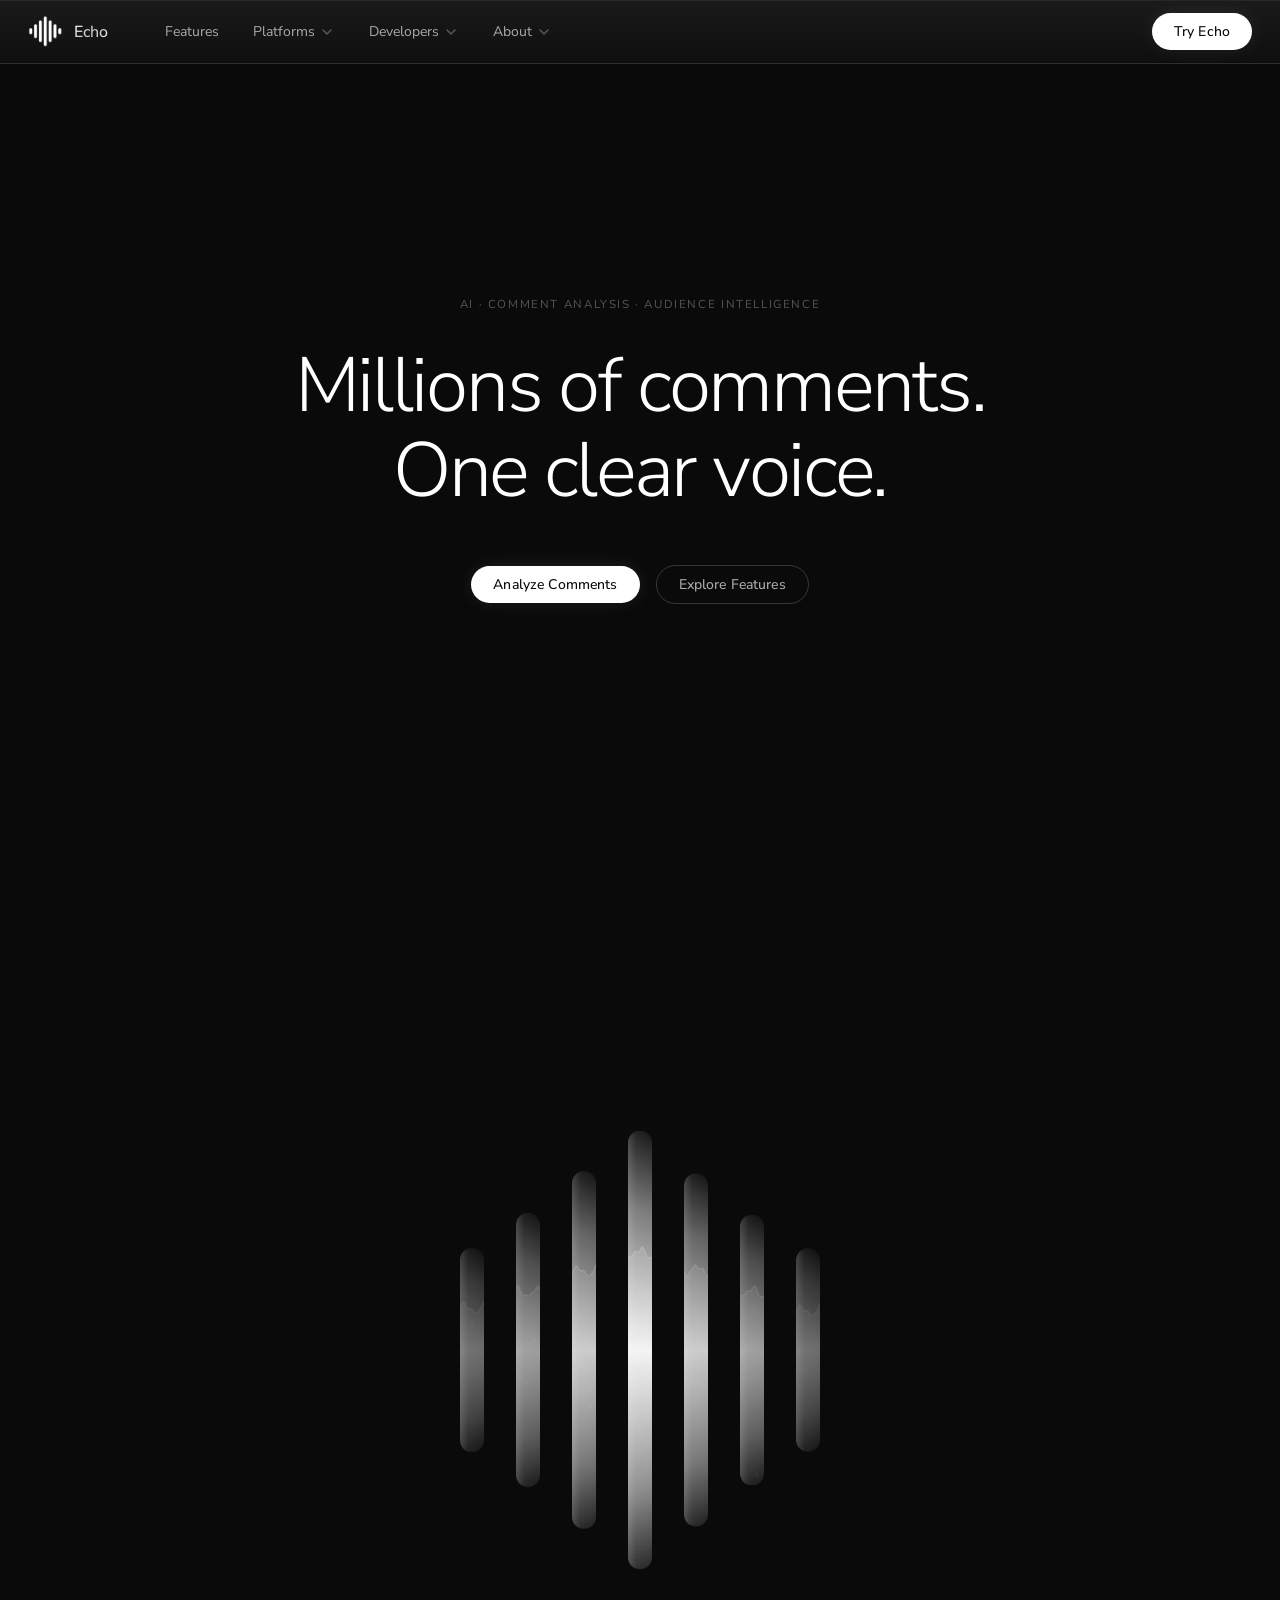
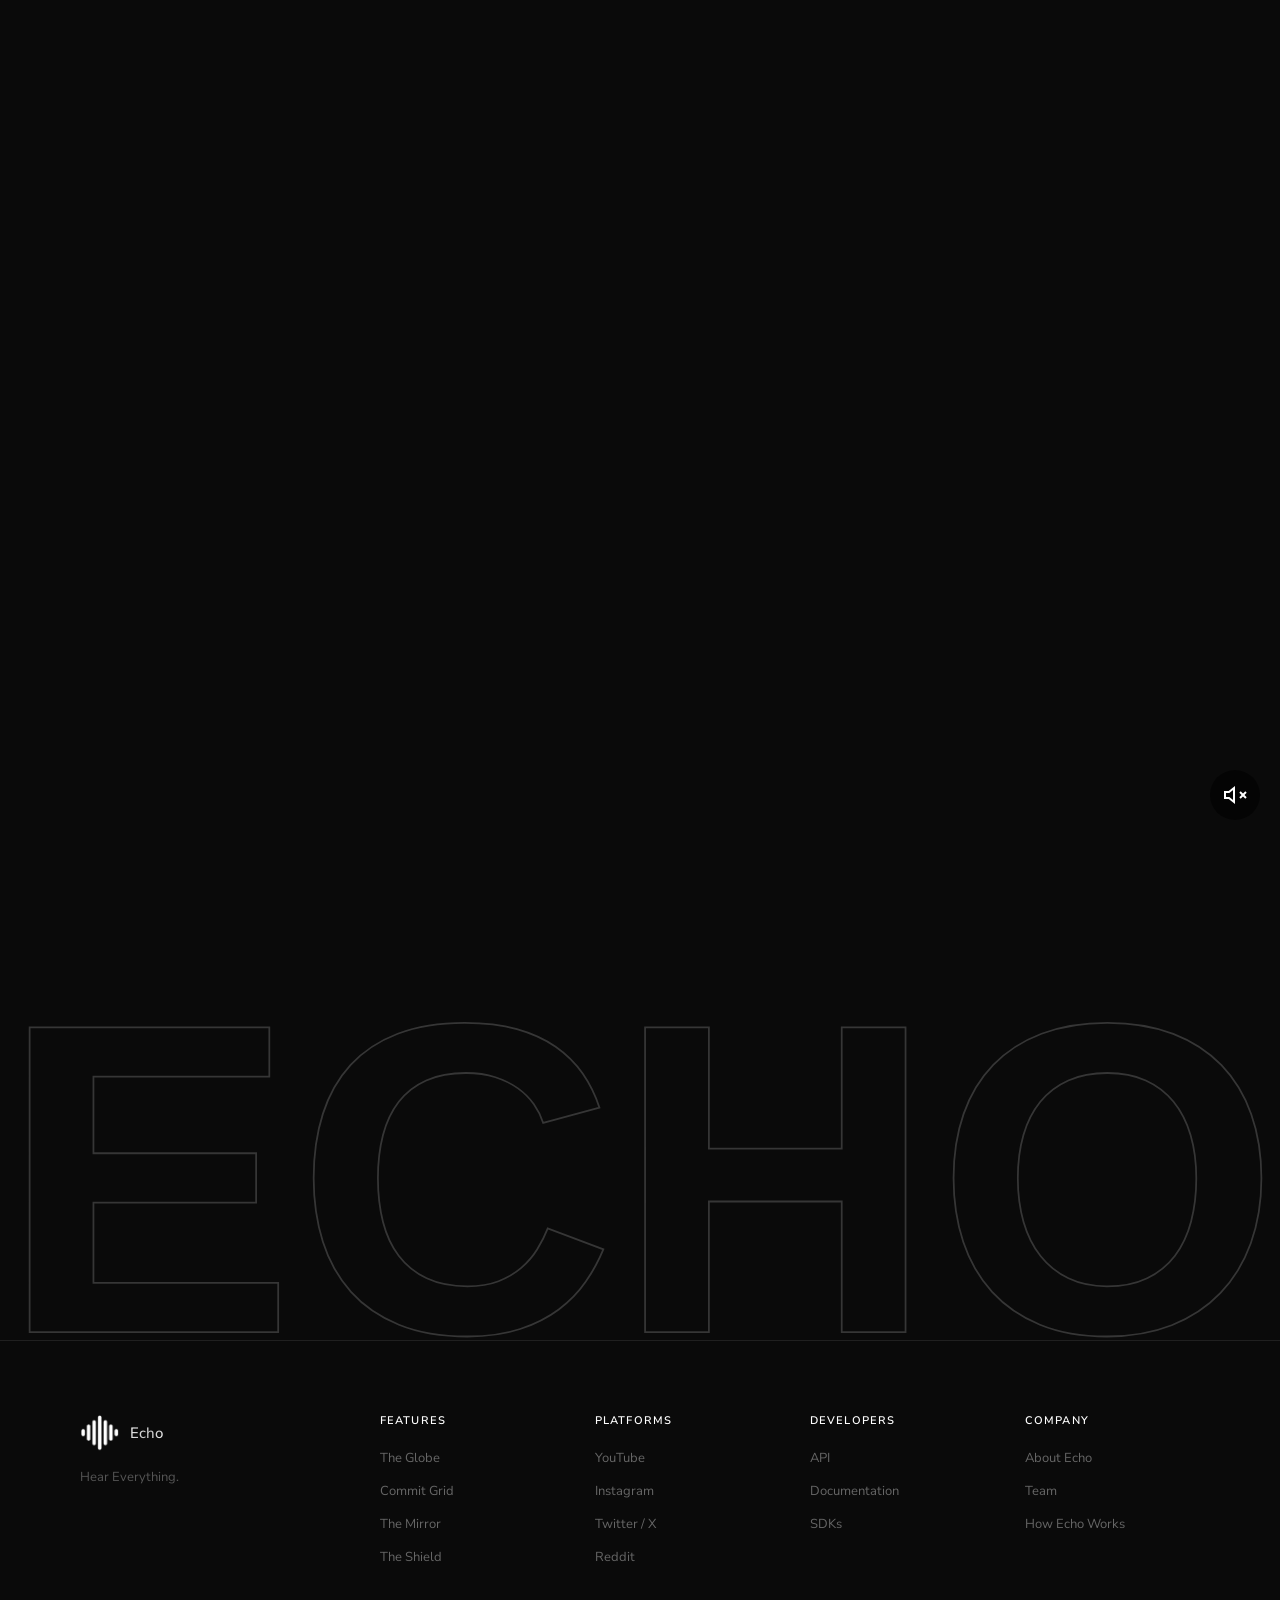
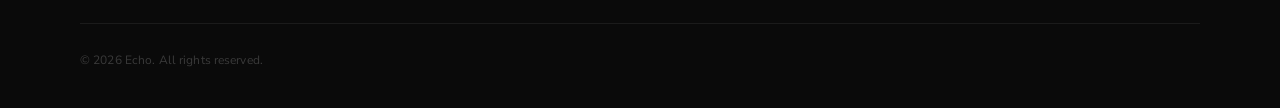
==== commit 195a3de3: "Initial commit" ====
--- a/index.html
+++ b/index.html
@@ -124,7 +124,7 @@
       <ul class="navbar__list">
 
         <li class="navbar__item">
-          <a href="html/research.html" class="navbar__link">Features</a>
+          <a href="html/globe.html" class="navbar__link">Features</a>
         </li>
 
         <li class="navbar__item navbar__item--drop" data-drop="mission">
@@ -158,7 +158,7 @@
     </nav>
 
     <div class="navbar__right">
-      <a href="html/join.html" class="navbar__cta">Try Echo</a>
+      <a href="current.html" class="navbar__cta">Try Echo</a>
       <button class="navbar__hamburger" id="hamburgerBtn" aria-label="Open menu" aria-expanded="false">
         <span></span><span></span><span></span>
       </button>
@@ -189,13 +189,13 @@
       <div class="dropdown__info">
         <h3 class="dropdown__headline">Built by developers,<br>for developers</h3>
         <p class="dropdown__sub">Integrate Echo into your applications using our APIs and developer tools.</p>
-        <a href="html/community.html" class="dropdown__see-all">Developer resources</a>
+        <a href="doc.html" class="dropdown__see-all">Developer resources</a>
       </div>
       <ul class="dropdown__links">
-        <li><a href="#" class="dropdown__link">REST API <span>›</span></a></li>
-        <li><a href="#" class="dropdown__link">Documentation <span>›</span></a></li>
-        <li><a href="#" class="dropdown__link">SDKs & Tools <span>›</span></a></li>
-        <li><a href="#" class="dropdown__link">Open Source <span>›</span></a></li>
+        <li><a href="doc.html" class="dropdown__link">API <span>›</span></a></li>
+        <li><a href="brief_doc.html" class="dropdown__link">Documentation <span>›</span></a></li>
+        <li><a href="doc.html" class="dropdown__link">SDKs & Tools <span>›</span></a></li>
+        <li><a href="doc.html" class="dropdown__link">Open Source <span>›</span></a></li>
       </ul>
     </div>
   </div>
@@ -206,17 +206,17 @@
         <h3 class="dropdown__headline">Learn more about<br>ECHO and its mission</h3>
       </div>
       <ul class="dropdown__links">
-        <li><a href="#" class="dropdown__link">About Echo <span>›</span></a></li>
-        <li><a href="#" class="dropdown__link">Team <span>›</span></a></li>
-        <li><a href="#" class="dropdown__link">How Echo Works <span>›</span></a></li>
-        <li><a href="#" class="dropdown__link">Contact <span>›</span></a></li>
+        <li><a href="about.html" class="dropdown__link">About Echo <span>›</span></a></li>
+        <li><a href="about.html" class="dropdown__link">Team <span>›</span></a></li>
+        <li><a href="about.html" class="dropdown__link">How Echo Works <span>›</span></a></li>
+        <li><a href="about.html" class="dropdown__link">Contact <span>›</span></a></li>
       </ul>
     </div>
   </div>
 
   <div class="mobile-menu" id="mobileMenu" aria-hidden="true">
     <ul class="mobile-list">
-      <li><a href="html/research.html" class="mobile-link">Features</a></li>
+      <li><a href="html/globe.html" class="mobile-link">Features</a></li>
 
       <li class="mobile-group">
         <button class="mobile-link mobile-group__btn" aria-expanded="false">
@@ -241,9 +241,9 @@
           </svg>
         </button>
         <ul class="mobile-sub">
-          <li><a href="#" class="mobile-sublink">API</a></li>
-          <li><a href="#" class="mobile-sublink">Documentation</a></li>
-          <li><a href="#" class="mobile-sublink">Open Source</a></li>
+          <li><a href="doc.html" class="mobile-sublink">API</a></li>
+          <li><a href="brief_doc.html" class="mobile-sublink">Documentation</a></li>
+          <li><a href="doc.html" class="mobile-sublink">Open Source</a></li>
         </ul>
       </li>
 
@@ -255,14 +255,14 @@
           </svg>
         </button>
         <ul class="mobile-sub">
-          <li><a href="#" class="mobile-sublink">About Echo</a></li>
-          <li><a href="#" class="mobile-sublink">Team</a></li>
-          <li><a href="#" class="mobile-sublink">Hackathon</a></li>
+          <li><a href="about.html" class="mobile-sublink">About Echo</a></li>
+          <li><a href="about.html" class="mobile-sublink">Team</a></li>
+          <li><a href="about.html" class="mobile-sublink">Hackathon</a></li>
         </ul>
       </li>
 
       <li class="mobile-cta-row">
-        <a href="html/join.html" class="navbar__cta">Try Echo</a>
+        <a href="current.html" class="navbar__cta">Try Echo</a>
       </li>
     </ul>
   </div>
@@ -277,8 +277,8 @@
       <p class="hero__eyebrow">AI · COMMENT ANALYSIS · AUDIENCE INTELLIGENCE</p>
       <h1 class="hero__title">Millions of comments.<br>One clear voice.</h1>
       <div class="hero__btns">
-        <a href="html/join.html" class="navbar__cta">Analyze Comments</a>
-        <a href="html/mission.html" class="hero__btn-ghost">Explore Features</a>
+        <a href="current.html" class="navbar__cta">Analyze Comments</a>
+        <a href="html/globe.html" class="hero__btn-ghost">Explore Features</a>
       </div>
     </div>
   </section>
@@ -324,10 +324,10 @@
     <div class="footer__col">
       <h4 class="footer__col-title">Features</h4>
       <ul class="footer__col-list">
-        <li><a href="#" class="footer__col-link">The Globe</a></li>
-        <li><a href="#" class="footer__col-link">Commit Grid</a></li>
-        <li><a href="#" class="footer__col-link">The Mirror</a></li>
-        <li><a href="#" class="footer__col-link">The Shield</a></li>
+        <li><a href="html/globe.html" class="footer__col-link">The Globe</a></li>
+        <li><a href="current.html" class="footer__col-link">Commit Grid</a></li>
+        <li><a href="current.html" class="footer__col-link">The Mirror</a></li>
+        <li><a href="current.html" class="footer__col-link">The Shield</a></li>
       </ul>
     </div>
 
@@ -344,18 +344,18 @@
     <div class="footer__col">
       <h4 class="footer__col-title">Developers</h4>
       <ul class="footer__col-list">
-        <li><a href="#" class="footer__col-link">API</a></li>
-        <li><a href="#" class="footer__col-link">Documentation</a></li>
-        <li><a href="#" class="footer__col-link">SDKs</a></li>
+        <li><a href="doc.html" class="footer__col-link">API</a></li>
+        <li><a href="doc.html" class="footer__col-link">Documentation</a></li>
+        <li><a href="doc.html" class="footer__col-link">SDKs</a></li>
       </ul>
     </div>
 
     <div class="footer__col">
       <h4 class="footer__col-title">Company</h4>
       <ul class="footer__col-list">
-        <li><a href="#" class="footer__col-link">About Echo</a></li>
-        <li><a href="#" class="footer__col-link">Team</a></li>
-        <li><a href="#" class="footer__col-link">How Echo Works</a></li>
+        <li><a href="about.html" class="footer__col-link">About Echo</a></li>
+        <li><a href="about.html" class="footer__col-link">Team</a></li>
+        <li><a href="about.html" class="footer__col-link">How Echo Works</a></li>
       </ul>
     </div>
 
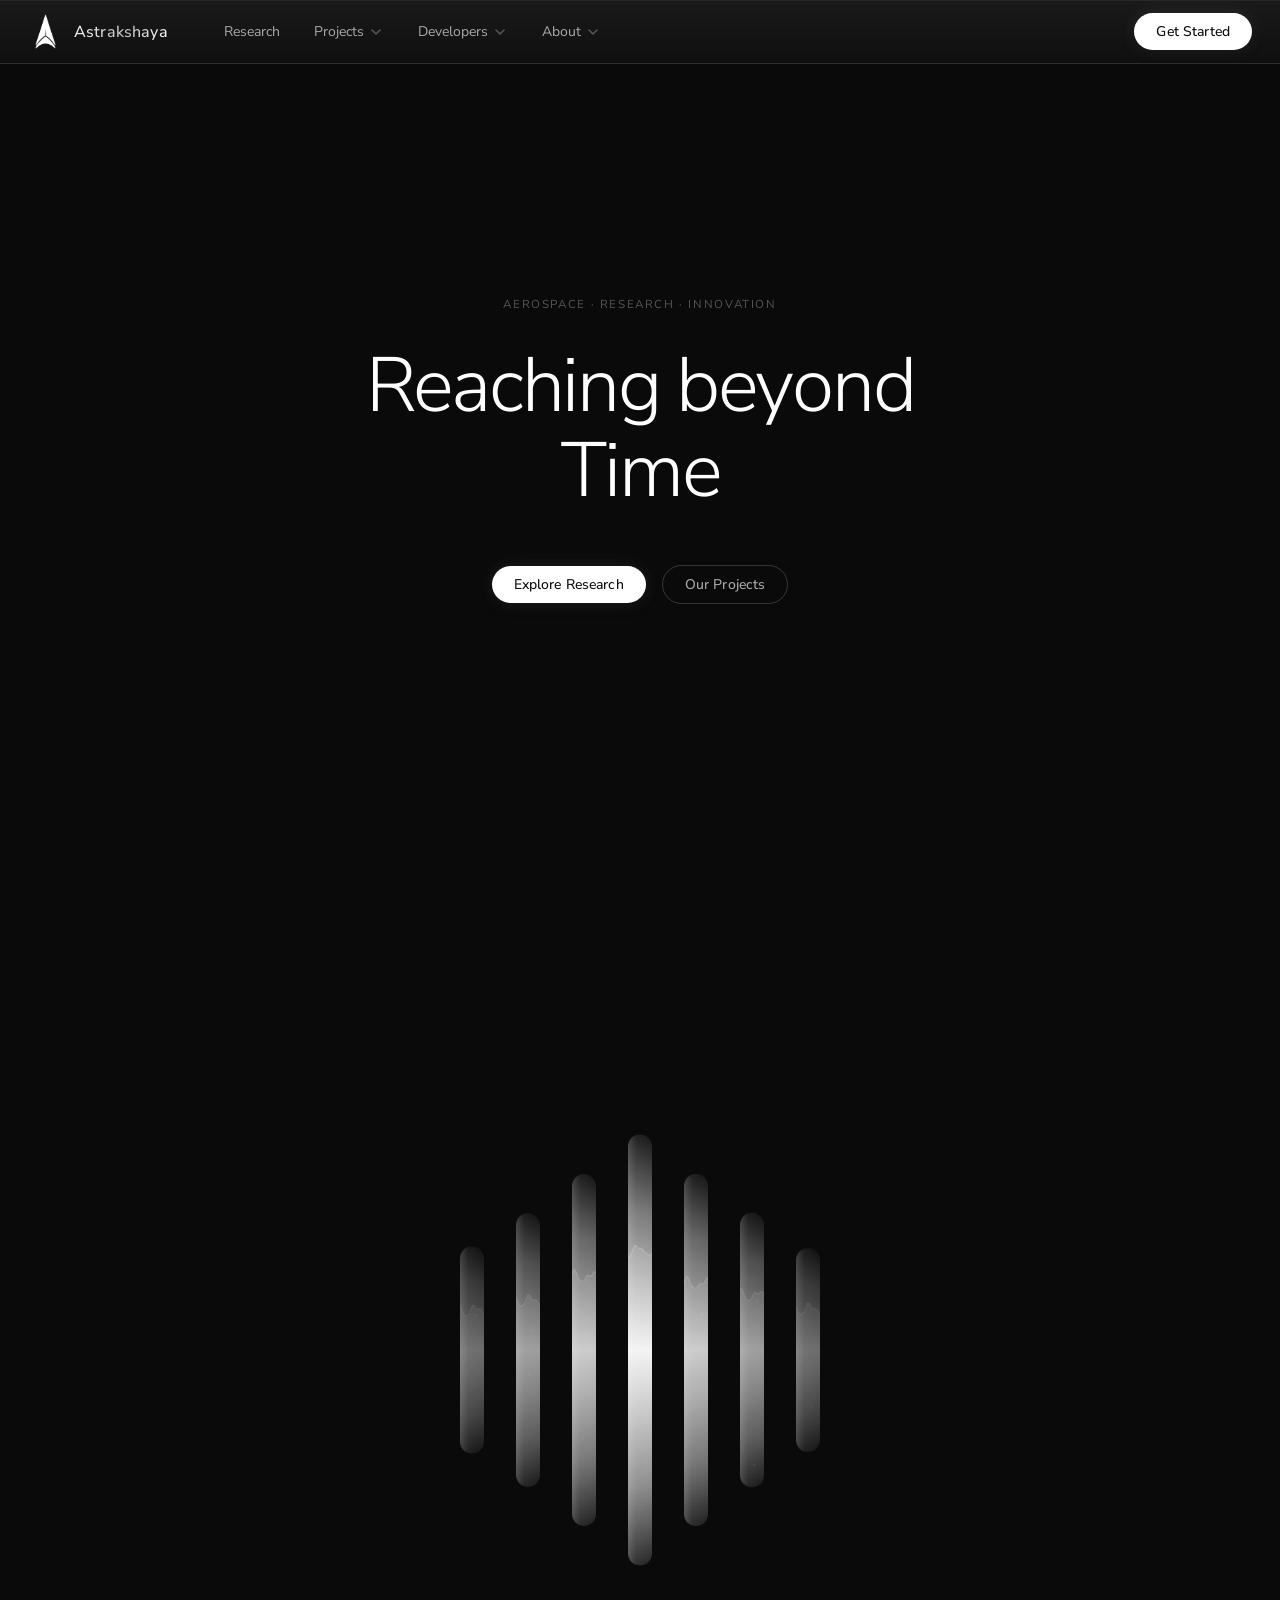
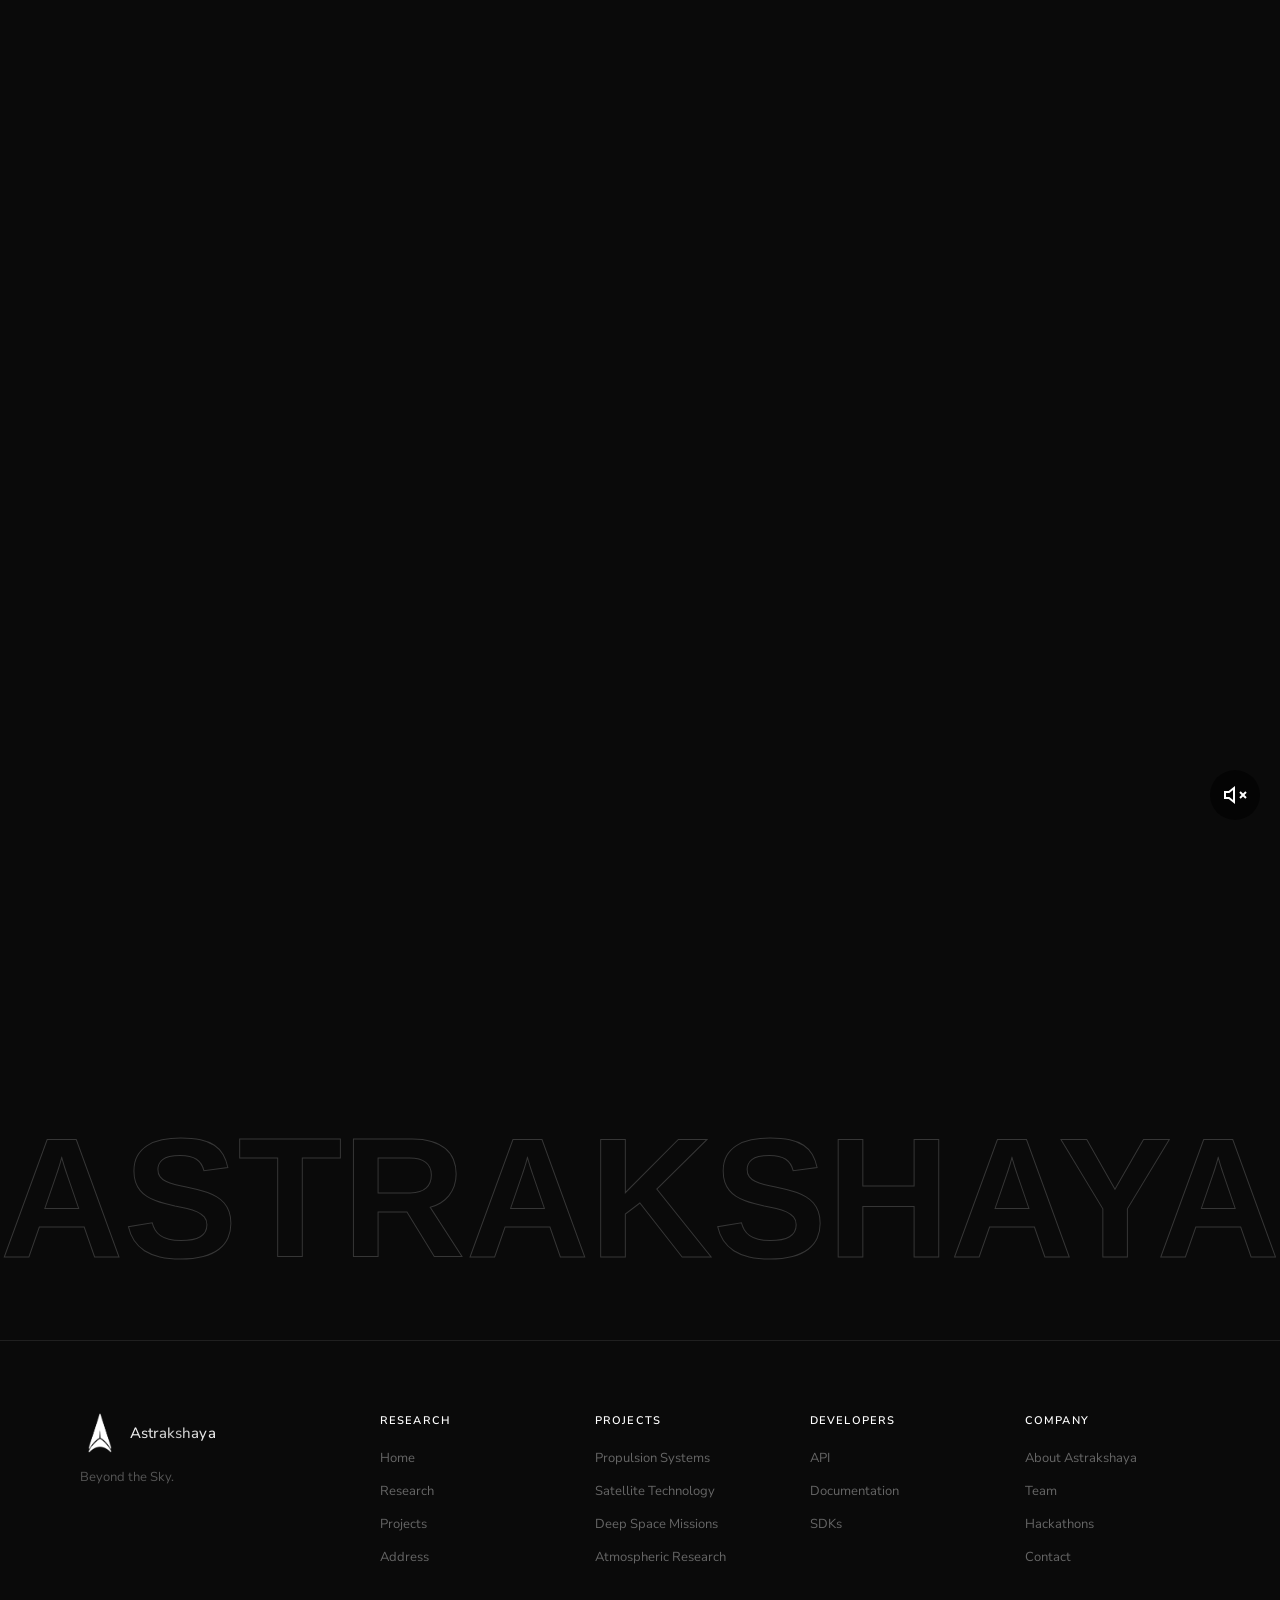
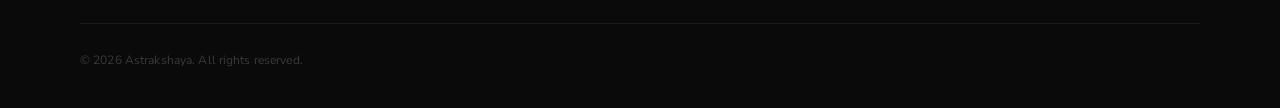
==== commit 79aca8d0: "Initial commit" ====
--- a/index.html
+++ b/index.html
@@ -3,7 +3,7 @@
 <head>
   <meta charset="UTF-8" />
   <meta name="viewport" content="width=device-width, initial-scale=1.0" />
-  <title>Echo</title>
+  <title>Astrakshaya</title>
   <link rel="stylesheet" href="components/navbar/navbar.css" />
   <link rel="stylesheet" href="components/footer/footer.css" />
   <link rel="preconnect" href="https://fonts.googleapis.com" />
@@ -115,21 +115,21 @@
 <header class="navbar" id="navbar">
   <div class="navbar__bar">
 
-    <a href="/" class="navbar__logo" aria-label="Echo">
+    <a href="/" class="navbar__logo" aria-label="Astrakshaya">
       <img src="assets/logo.png" alt="" class="navbar__logo-img" />
-      <span class="navbar__logo-text">Echo</span>
+      <span class="navbar__logo-text">Astrakshaya</span>
     </a>
 
     <nav class="navbar__nav" aria-label="Main navigation">
       <ul class="navbar__list">
 
         <li class="navbar__item">
-          <a href="html/globe.html" class="navbar__link">Features</a>
+          <a href="research.html" class="navbar__link">Research</a>
         </li>
 
         <li class="navbar__item navbar__item--drop" data-drop="mission">
           <button class="navbar__link navbar__trigger" aria-expanded="false">
-            Platforms
+            Projects
             <svg class="navbar__chevron" width="16" height="16" viewBox="0 0 16 16" fill="none">
               <path d="M4 6l4 4 4-4" stroke="currentColor" stroke-width="1.6" stroke-linecap="round" stroke-linejoin="round"/>
             </svg>
@@ -158,7 +158,7 @@
     </nav>
 
     <div class="navbar__right">
-      <a href="current.html" class="navbar__cta">Try Echo</a>
+      <a href="commingsoon.html" class="navbar__cta">Get Started</a>
       <button class="navbar__hamburger" id="hamburgerBtn" aria-label="Open menu" aria-expanded="false">
         <span></span><span></span><span></span>
       </button>
@@ -170,16 +170,16 @@
   <div class="dropdown" id="drop-mission">
     <div class="dropdown__inner">
       <div class="dropdown__info">
-        <h3 class="dropdown__headline">Analyze conversations<br>across the internet</h3>
-        <p class="dropdown__sub">ECHO collects and analyzes comments from major social platforms to understand audience sentiment.</p>
-        <a href="html/mission.html" class="dropdown__see-all">See supported platforms</a>
+        <h3 class="dropdown__headline">Pioneering aerospace<br>research & innovation</h3>
+        <p class="dropdown__sub">Astrakshaya leads cutting-edge projects across propulsion, satellite systems, and deep space exploration.</p>
+        <a href="html/mission.html" class="dropdown__see-all">See all projects</a>
       </div>
       <ul class="dropdown__links">
-        <li><a href="#" class="dropdown__link">YouTube Comments <span>›</span></a></li>
-        <li><a href="#" class="dropdown__link">Instagram Reels <span>›</span></a></li>
-        <li><a href="#" class="dropdown__link">Twitter / X Replies <span>›</span></a></li>
-        <li><a href="#" class="dropdown__link">Reddit Discussions <span>›</span></a></li>
-        <li><a href="#" class="dropdown__link">Amazon Reviews <span>›</span></a></li>
+        <li><a href="commingsoon.html" class="dropdown__link">Propulsion Systems <span>›</span></a></li>
+        <li><a href="commingsoon.html" class="dropdown__link">Satellite Technology <span>›</span></a></li>
+        <li><a href="commingsoon.html" class="dropdown__link">Deep Space Missions <span>›</span></a></li>
+        <li><a href="commingsoon.html" class="dropdown__link">Atmospheric Research <span>›</span></a></li>
+        <li><a href="commingsoon.html" class="dropdown__link">Launch Vehicles <span>›</span></a></li>
       </ul>
     </div>
   </div>
@@ -188,14 +188,14 @@
     <div class="dropdown__inner">
       <div class="dropdown__info">
         <h3 class="dropdown__headline">Built by developers,<br>for developers</h3>
-        <p class="dropdown__sub">Integrate Echo into your applications using our APIs and developer tools.</p>
-        <a href="doc.html" class="dropdown__see-all">Developer resources</a>
+        <p class="dropdown__sub">Integrate Astrakshaya tools into your applications using our APIs and developer resources.</p>
+        <a href="commingsoon.html" class="dropdown__see-all">Developer resources</a>
       </div>
       <ul class="dropdown__links">
-        <li><a href="doc.html" class="dropdown__link">API <span>›</span></a></li>
-        <li><a href="brief_doc.html" class="dropdown__link">Documentation <span>›</span></a></li>
-        <li><a href="doc.html" class="dropdown__link">SDKs & Tools <span>›</span></a></li>
-        <li><a href="doc.html" class="dropdown__link">Open Source <span>›</span></a></li>
+        <li><a href="commingsoon.html" class="dropdown__link">API <span>›</span></a></li>
+        <li><a href="commingsoon.html" class="dropdown__link">Documentation <span>›</span></a></li>
+        <li><a href="commingsoon.html" class="dropdown__link">SDKs & Tools <span>›</span></a></li>
+        <li><a href="commingsoon.html" class="dropdown__link">Open Source <span>›</span></a></li>
       </ul>
     </div>
   </div>
@@ -203,33 +203,36 @@
   <div class="dropdown" id="drop-resources">
     <div class="dropdown__inner">
       <div class="dropdown__info">
-        <h3 class="dropdown__headline">Learn more about<br>ECHO and its mission</h3>
+        <h3 class="dropdown__headline">Learn more about<br>Astrakshaya and its mission</h3>
       </div>
       <ul class="dropdown__links">
-        <li><a href="about.html" class="dropdown__link">About Echo <span>›</span></a></li>
+        <li><a href="about.html" class="dropdown__link">About Astrakshaya <span>›</span></a></li>
         <li><a href="about.html" class="dropdown__link">Team <span>›</span></a></li>
-        <li><a href="about.html" class="dropdown__link">How Echo Works <span>›</span></a></li>
-        <li><a href="about.html" class="dropdown__link">Contact <span>›</span></a></li>
+<li>
+  <a href="https://www.cittumkur.org/skyhack/" class="footer__col-link" target="_blank">
+    Hackathons
+  </a>
+</li>            <li><a href="about.html" class="dropdown__link">Contact <span>›</span></a></li>
       </ul>
     </div>
   </div>
 
   <div class="mobile-menu" id="mobileMenu" aria-hidden="true">
     <ul class="mobile-list">
-      <li><a href="html/globe.html" class="mobile-link">Features</a></li>
+      <li><a href="research.html" class="mobile-link">Research</a></li>
 
       <li class="mobile-group">
         <button class="mobile-link mobile-group__btn" aria-expanded="false">
-          Platforms
-          <svg class="navbar__chevron" width="16" height="16" viewBox="0 0 16 16" fill="none">
+          Projects
+          <svg class="navbar__chevron" width="16" height="16" viewBox="0 n0 16 16" fill="none">
             <path d="M4 6l4 4 4-4" stroke="currentColor" stroke-width="1.6" stroke-linecap="round" stroke-linejoin="round"/>
           </svg>
         </button>
         <ul class="mobile-sub">
-          <li><a href="#" class="mobile-sublink">YouTube</a></li>
-          <li><a href="#" class="mobile-sublink">Instagram</a></li>
-          <li><a href="#" class="mobile-sublink">Twitter / X</a></li>
-          <li><a href="#" class="mobile-sublink">Reddit</a></li>
+          <li><a href="#" class="mobile-sublink">Propulsion Systems</a></li>
+          <li><a href="#" class="mobile-sublink">Satellite Technology</a></li>
+          <li><a href="#" class="mobile-sublink">Deep Space Missions</a></li>
+          <li><a href="#" class="mobile-sublink">Atmospheric Research</a></li>
         </ul>
       </li>
 
@@ -241,9 +244,9 @@
           </svg>
         </button>
         <ul class="mobile-sub">
-          <li><a href="doc.html" class="mobile-sublink">API</a></li>
-          <li><a href="brief_doc.html" class="mobile-sublink">Documentation</a></li>
-          <li><a href="doc.html" class="mobile-sublink">Open Source</a></li>
+          <li><a href="commingsoon.html" class="mobile-sublink">API</a></li>
+          <li><a href="comingsoon.html" class="mobile-sublink">Documentation</a></li>
+          <li><a href="commingsoon.html" class="mobile-sublink">Open Source</a></li>
         </ul>
       </li>
 
@@ -255,14 +258,17 @@
           </svg>
         </button>
         <ul class="mobile-sub">
-          <li><a href="about.html" class="mobile-sublink">About Echo</a></li>
+          <li><a href="about.html" class="mobile-sublink">About Astrakshaya</a></li>
           <li><a href="about.html" class="mobile-sublink">Team</a></li>
-          <li><a href="about.html" class="mobile-sublink">Hackathon</a></li>
-        </ul>
+<li>
+  <a href="https://www.cittumkur.org/skyhack/" class="footer__col-link" target="_blank">
+    Hackathons
+  </a>
+</li>            </ul>
       </li>
 
       <li class="mobile-cta-row">
-        <a href="current.html" class="navbar__cta">Try Echo</a>
+        <a href="commingsoon.html" class="navbar__cta">Get Started</a>
       </li>
     </ul>
   </div>
@@ -274,11 +280,11 @@
 <main>
   <section class="hero">
     <div class="hero__content">
-      <p class="hero__eyebrow">AI · COMMENT ANALYSIS · AUDIENCE INTELLIGENCE</p>
-      <h1 class="hero__title">Millions of comments.<br>One clear voice.</h1>
+      <p class="hero__eyebrow">AEROSPACE · RESEARCH · INNOVATION</p>
+      <h1 class="hero__title">Reaching beyond<br>Time</h1>
       <div class="hero__btns">
-        <a href="current.html" class="navbar__cta">Analyze Comments</a>
-        <a href="html/globe.html" class="hero__btn-ghost">Explore Features</a>
+        <a href="current.html" class="navbar__cta">Explore Research</a>
+        <a href="html/globe.html" class="hero__btn-ghost">Our Projects</a>
       </div>
     </div>
   </section>
@@ -316,53 +322,57 @@
     <div class="footer__brand">
       <a href="/" class="footer__logo">
         <img src="assets/logo.png" alt="" class="footer__logo-img" />
-        <span class="footer__logo-text">Echo</span>
+        <span class="footer__logo-text">Astrakshaya</span>
       </a>
-      <p class="footer__tagline">Hear Everything.</p>
+      <p class="footer__tagline">Beyond the Sky.</p>
     </div>
 
     <div class="footer__col">
-      <h4 class="footer__col-title">Features</h4>
+      <h4 class="footer__col-title">Research</h4>
       <ul class="footer__col-list">
-        <li><a href="html/globe.html" class="footer__col-link">The Globe</a></li>
-        <li><a href="current.html" class="footer__col-link">Commit Grid</a></li>
-        <li><a href="current.html" class="footer__col-link">The Mirror</a></li>
-        <li><a href="current.html" class="footer__col-link">The Shield</a></li>
+        <li><a href="index.html" class="footer__col-link">Home</a></li>
+        <li><a href="research.html" class="footer__col-link">Research</a></li>
+        <li><a href="Projects.html" class="footer__col-link">Projects</a></li>
+        <li><a href="Address.html" class="footer__col-link">Address</a></li>
       </ul>
     </div>
 
     <div class="footer__col">
-      <h4 class="footer__col-title">Platforms</h4>
+      <h4 class="footer__col-title">Projects</h4>
       <ul class="footer__col-list">
-        <li><a href="#" class="footer__col-link">YouTube</a></li>
-        <li><a href="#" class="footer__col-link">Instagram</a></li>
-        <li><a href="#" class="footer__col-link">Twitter / X</a></li>
-        <li><a href="#" class="footer__col-link">Reddit</a></li>
+        <li><a href="comingsoon.html" class="footer__col-link">Propulsion Systems</a></li>
+        <li><a href="comingsoon.html" class="footer__col-link">Satellite Technology</a></li>
+        <li><a href="comingsoon.html" class="footer__col-link">Deep Space Missions</a></li>
+        <li><a href="comingsoon.html" class="footer__col-link">Atmospheric Research</a></li>
       </ul>
     </div>
 
     <div class="footer__col">
       <h4 class="footer__col-title">Developers</h4>
       <ul class="footer__col-list">
-        <li><a href="doc.html" class="footer__col-link">API</a></li>
-        <li><a href="doc.html" class="footer__col-link">Documentation</a></li>
-        <li><a href="doc.html" class="footer__col-link">SDKs</a></li>
+        <li><a href="comingsoon.html" class="footer__col-link">API</a></li>
+        <li><a href="comingsoon.html" class="footer__col-link">Documentation</a></li>
+        <li><a href="comingsoon.html" class="footer__col-link">SDKs</a></li>
       </ul>
     </div>
 
     <div class="footer__col">
       <h4 class="footer__col-title">Company</h4>
       <ul class="footer__col-list">
-        <li><a href="about.html" class="footer__col-link">About Echo</a></li>
+        <li><a href="about.html" class="footer__col-link">About Astrakshaya</a></li>
         <li><a href="about.html" class="footer__col-link">Team</a></li>
-        <li><a href="about.html" class="footer__col-link">How Echo Works</a></li>
+<li>
+  <a href="https://www.cittumkur.org/skyhack/" class="footer__col-link" target="_blank">
+    Hackathons
+  </a>
+</li>        <li><a href="about.html" class="footer__col-link">Contact</a></li>
       </ul>
     </div>
 
   </div>
 
   <div class="footer__bottom">
-    <p class="footer__copy">© <span id="footerYear"></span> Echo. All rights reserved.</p>
+    <p class="footer__copy">© <span id="footerYear"></span> Astrakshaya. All rights reserved.</p>
   </div>
 
 </footer>
@@ -623,18 +633,14 @@
     const waveSection = document.getElementById('waveSection');
     const rect = waveSection.getBoundingClientRect();
     
-    // Calculate how much of the section is visible in viewport
     const viewportHeight = window.innerHeight;
     const sectionHeight = waveSection.clientHeight;
     
-    // When section is entering viewport from bottom, start zoom
     const scrollProgress = (viewportHeight - rect.top) / (viewportHeight + sectionHeight);
     
-    // Clamp between 0 and 1, then scale from 0.8 to 1.2
     const normalizedProgress = Math.max(0, Math.min(1, scrollProgress));
-    const scale = 0.8 + (normalizedProgress * 0.4); // Scales from 0.8 to 1.2
+    const scale = 0.8 + (normalizedProgress * 0.4);
     
-    // Get canvas element
     const canvas = document.getElementById('waveCanvas');
     if (canvas) {
       canvas.style.transform = `scale(${scale})`;
@@ -653,13 +659,13 @@
     unmutedIcon.style.display = videoPlayer.muted ? 'none' : 'block';
   });
 
-  // ECHO Canvas Animation
+  // ASTRAKSHAYA Canvas Animation
   (function () {
     'use strict';
 
     const canvas = document.getElementById('echoCanvas');
     const ctx    = canvas.getContext('2d');
-    const TEXT   = 'ECHO';
+    const TEXT   = 'ASTRAKSHAYA';
 
     let W, H;
 
@@ -678,7 +684,6 @@
     function draw() {
       ctx.clearRect(0, 0, W, H);
 
-      /* Binary search for exact font size that fills full width */
       let lo = 10, hi = 2000, size = 500;
       for (let i = 0; i < 30; i++) {
         size = (lo + hi) / 2;
@@ -692,7 +697,6 @@
       ctx.textBaseline = 'middle';
       ctx.textAlign    = 'center';
 
-      /* Outline only — no fill */
       ctx.strokeStyle = 'rgba(255,255,255,0.18)';
       ctx.lineWidth   = Math.max(1, size * 0.004);
       ctx.strokeText(TEXT, W / 2, H * 0.74);
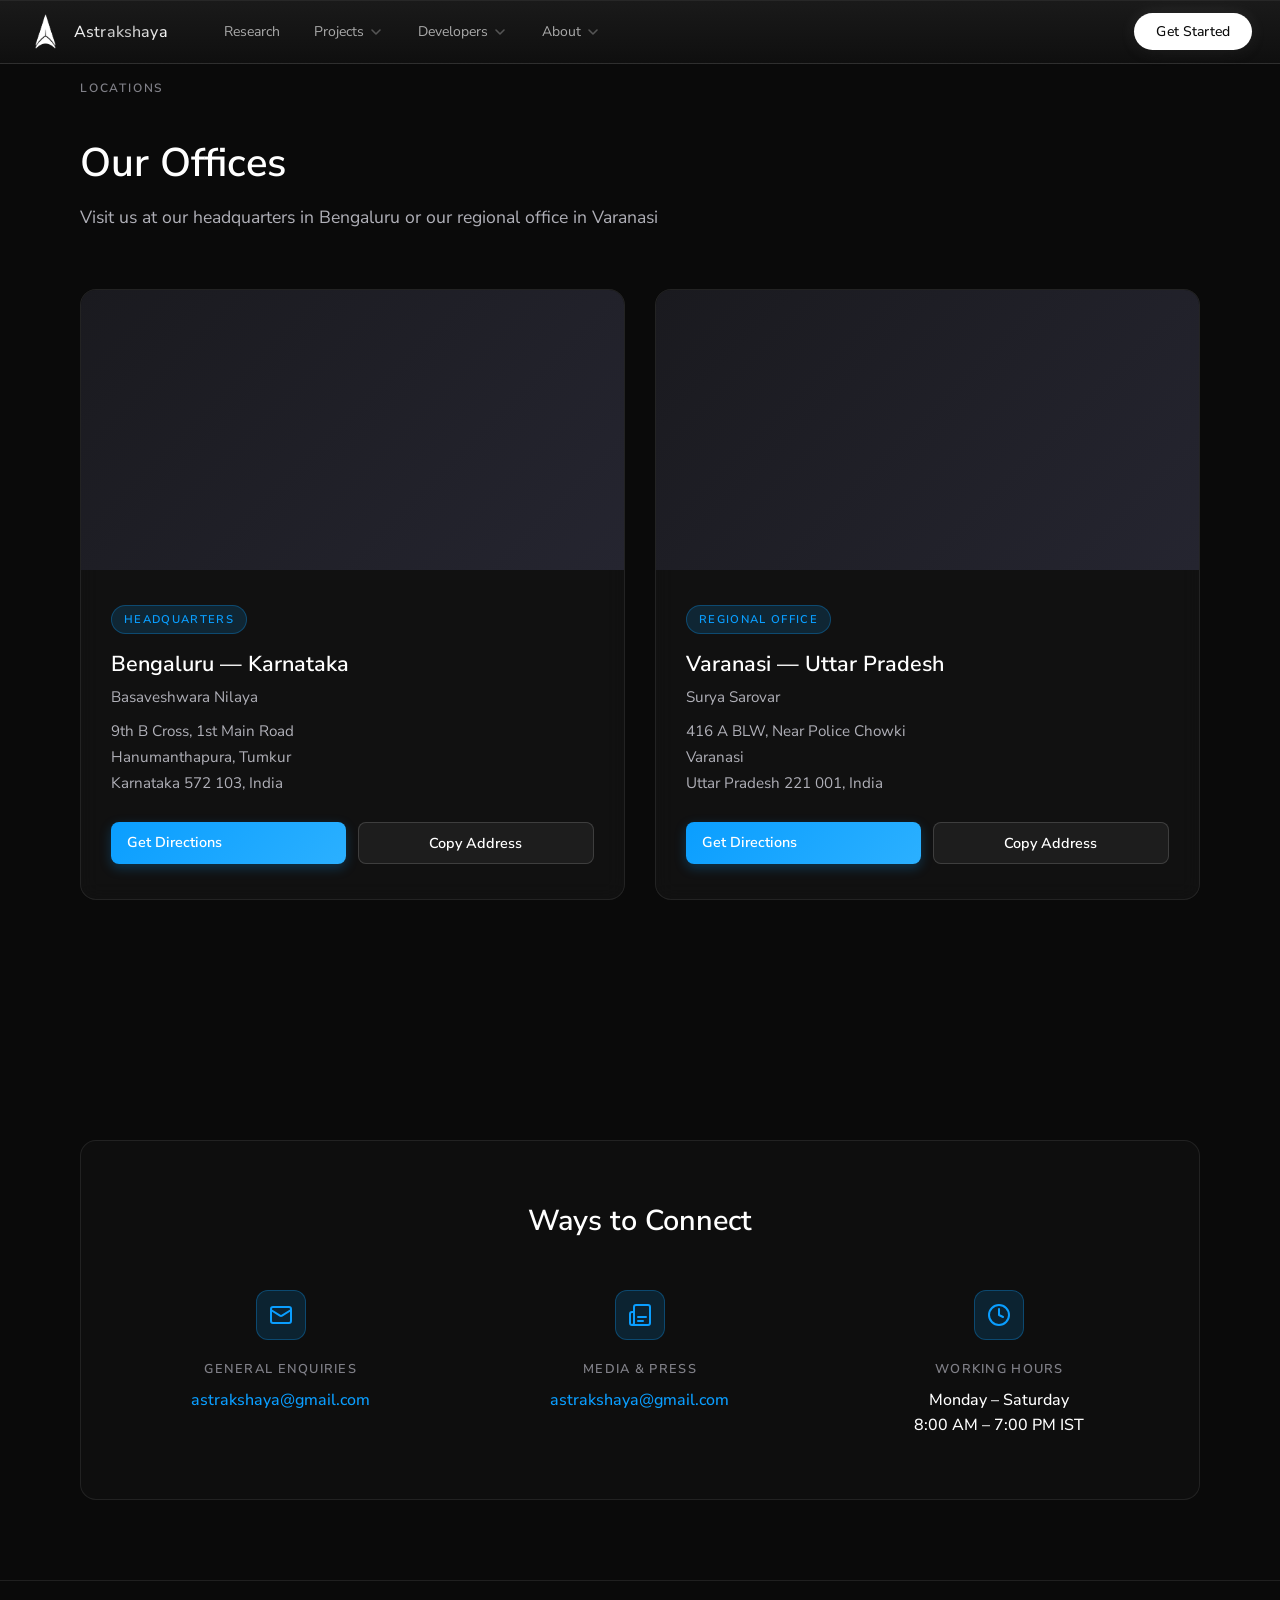
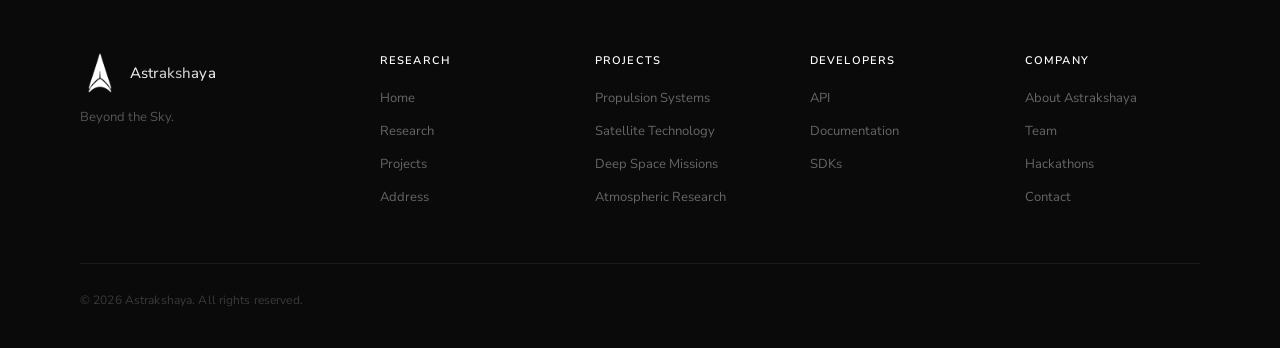
==== commit 52674135: "Update print statement from 'Hello' to 'Goodbye'" ====
--- a/index.html
+++ b/index.html
@@ -3,7 +3,7 @@
 <head>
   <meta charset="UTF-8" />
   <meta name="viewport" content="width=device-width, initial-scale=1.0" />
-  <title>Astrakshaya</title>
+  <title>Contact — Astrakshaya</title>
   <link rel="stylesheet" href="components/navbar/navbar.css" />
   <link rel="stylesheet" href="components/footer/footer.css" />
   <link rel="preconnect" href="https://fonts.googleapis.com" />
@@ -20,101 +20,404 @@
       margin: 0;
       padding: 0;
       overflow-x: hidden;
-    }
-
-    .wave-section {
+      background: #0a0a0a;
+      color: #ffffff;
+      font-family: 'Nunito Sans', -apple-system, BlinkMacSystemFont, sans-serif;
+    }
+
+    /* ── HERO ── */
+    .hero {
       width: 100%;
       height: 100vh;
-      background: #0a0a0a;
+      background: linear-gradient(135deg, #0a0a0a 0%, #1a1a1f 50%, #0a0a0a 100%);
       display: flex;
       align-items: center;
       justify-content: center;
+      text-align: center;
+      position: relative;
       overflow: hidden;
     }
 
-    #waveCanvas {
+    .hero::before {
+      content: '';
+      position: absolute;
+      width: 600px;
+      height: 600px;
+      background: radial-gradient(circle, rgba(10,158,255,0.15) 0%, transparent 70%);
+      border-radius: 50%;
+      top: -200px;
+      left: -200px;
+      animation: float 8s ease-in-out infinite;
+    }
+
+    @keyframes float {
+      0%, 100% { transform: translate(0, 0); }
+      50% { transform: translate(50px, 50px); }
+    }
+
+    .hero__content {
+      position: relative;
+      z-index: 2;
+      max-width: 900px;
+      padding: 0 30px;
+    }
+
+    .hero__eyebrow {
       display: block;
-      transform: scale(1);
-      transform-origin: center;
-      transition: transform 0.1s ease-out;
-    }
-
-    .video-bar {
+      font-size: 0.85rem;
+      font-weight: 600;
+      letter-spacing: 0.15em;
+      text-transform: uppercase;
+      color: #0a9eff;
+      margin-bottom: 20px;
+      animation: slideDown 0.8s ease-out;
+    }
+
+    @keyframes slideDown {
+      from { opacity: 0; transform: translateY(-20px); }
+      to { opacity: 1; transform: translateY(0); }
+    }
+
+    .hero__title {
+      font-size: clamp(2.5rem, 6vw, 4rem);
+      font-weight: 600;
+      line-height: 1.2;
+      margin-bottom: 30px;
+      background: linear-gradient(135deg, #ffffff, #b0b0b8);
+      -webkit-background-clip: text;
+      -webkit-text-fill-color: transparent;
+      background-clip: text;
+      animation: slideDown 0.8s ease-out 0.1s both;
+    }
+
+    .hero__subtitle {
+      font-size: 1.15rem;
+      font-weight: 300;
+      color: #b0b0b8;
+      margin-bottom: 40px;
+      max-width: 600px;
+      margin-left: auto;
+      margin-right: auto;
+      animation: slideDown 0.8s ease-out 0.2s both;
+    }
+
+    .hero__btns {
+      display: flex;
+      gap: 15px;
+      justify-content: center;
+      flex-wrap: wrap;
+      animation: slideDown 0.8s ease-out 0.3s both;
+    }
+
+    .hero__cta {
+      padding: 12px 28px;
+      background: #0a9eff;
+      color: white;
+      text-decoration: none;
+      border-radius: 8px;
+      font-weight: 600;
+      font-size: 0.95rem;
+      border: none;
+      cursor: pointer;
+      transition: all 0.3s cubic-bezier(0.4,0,0.2,1);
+      display: inline-block;
+    }
+
+    .hero__cta:hover {
+      background: #2bb0ff;
+      transform: translateY(-2px);
+    }
+
+    .hero__btn-ghost {
+      padding: 12px 28px;
+      background: transparent;
+      color: #ffffff;
+      text-decoration: none;
+      border: 1px solid rgba(255,255,255,0.2);
+      border-radius: 8px;
+      font-weight: 600;
+      font-size: 0.95rem;
+      transition: all 0.3s cubic-bezier(0.4,0,0.2,1);
+      display: inline-block;
+    }
+
+    .hero__btn-ghost:hover {
+      border-color: #0a9eff;
+      color: #0a9eff;
+    }
+
+    /* ── SECTION ── */
+    .section {
+      max-width: 1200px;
+      margin: 0 auto;
+      padding: 80px 40px;
+    }
+
+    .section__label {
+      font-size: 0.75rem;
+      font-weight: 600;
+      letter-spacing: 0.15em;
+      text-transform: uppercase;
+      color: #808088;
+      margin-bottom: 40px;
+    }
+
+    .section__title {
+      font-size: 2.5rem;
+      font-weight: 600;
+      margin-bottom: 15px;
+      color: #ffffff;
+    }
+
+    .section__subtitle {
+      font-size: 1.1rem;
+      color: #b0b0b8;
+      margin-bottom: 60px;
+      max-width: 700px;
+    }
+
+    /* ── OFFICES GRID ── */
+    .offices-grid {
+      display: grid;
+      grid-template-columns: repeat(auto-fit, minmax(350px, 1fr));
+      gap: 30px;
+    }
+
+    .office-card {
+      background: rgba(255,255,255,0.03);
+      border: 1px solid rgba(255,255,255,0.08);
+      border-radius: 16px;
+      overflow: hidden;
+      transition: all 0.3s cubic-bezier(0.4,0,0.2,1);
+      backdrop-filter: blur(10px);
+    }
+
+    .office-card:hover {
+      transform: translateY(-8px);
+      border-color: #0a9eff;
+      box-shadow: 0 20px 40px rgba(10,158,255,0.1);
+    }
+
+    .office-map {
+      height: 280px;
+      background: linear-gradient(135deg, #1a1a1f 0%, #252530 100%);
+      overflow: hidden;
+      position: relative;
+    }
+
+    .office-map iframe {
       width: 100%;
-      margin: 0;
-      padding: 0;
-      background: #0a0a0a;
+      height: 100%;
+      border: none;
+      display: block;
+      filter: invert(0.9) hue-rotate(200deg) saturate(1.2) brightness(0.95);
+    }
+
+    .office-info {
+      padding: 35px 30px;
+    }
+
+    .office-badge {
+      display: inline-block;
+      font-size: 0.7rem;
+      font-weight: 600;
+      letter-spacing: 0.12em;
+      text-transform: uppercase;
+      color: #0a9eff;
+      background: rgba(10,158,255,0.15);
+      padding: 6px 12px;
+      border-radius: 100px;
+      margin-bottom: 15px;
+      border: 1px solid rgba(10,158,255,0.3);
+    }
+
+    .office-info h3 {
+      font-size: 1.35rem;
+      font-weight: 600;
+      margin-bottom: 8px;
+      color: #ffffff;
+    }
+
+    .office-info .building {
+      font-size: 0.95rem;
+      color: #b0b0b8;
+      margin-bottom: 12px;
+    }
+
+    .office-info address {
+      font-style: normal;
+      font-size: 0.95rem;
+      line-height: 1.7;
+      color: #b0b0b8;
+      margin-bottom: 25px;
+    }
+
+    .office-actions {
+      display: flex;
+      gap: 12px;
+      flex-wrap: wrap;
+    }
+
+    .btn-primary {
+      flex: 1;
+      min-width: 140px;
+      padding: 10px 16px;
+      background: linear-gradient(135deg, #0a9eff, #2bb0ff);
+      color: white;
+      border: none;
+      border-radius: 8px;
+      font-size: 0.9rem;
+      font-weight: 600;
+      font-family: inherit;
+      cursor: pointer;
+      transition: all 0.3s cubic-bezier(0.4,0,0.2,1);
+      box-shadow: 0 4px 12px rgba(10,158,255,0.25);
+    }
+
+    .btn-primary:hover {
+      transform: translateY(-2px);
+      box-shadow: 0 6px 20px rgba(10,158,255,0.35);
+    }
+
+    .btn-secondary {
+      flex: 1;
+      min-width: 140px;
+      padding: 10px 16px;
+      background: rgba(255,255,255,0.05);
+      color: #ffffff;
+      border: 1px solid rgba(255,255,255,0.15);
+      border-radius: 8px;
+      font-size: 0.9rem;
+      font-weight: 600;
+      font-family: inherit;
+      cursor: pointer;
+      transition: all 0.3s cubic-bezier(0.4,0,0.2,1);
+    }
+
+    .btn-secondary:hover {
+      background: rgba(255,255,255,0.08);
+      border-color: #0a9eff;
+      color: #0a9eff;
+    }
+
+    /* ── CONTACT INFO SECTION ── */
+    .contact-info {
+      background: rgba(255,255,255,0.02);
+      border: 1px solid rgba(255,255,255,0.08);
+      border-radius: 16px;
+      padding: 60px 40px;
+      margin-top: 80px;
+    }
+
+    .contact-info h3 {
+      font-size: 1.8rem;
+      font-weight: 600;
+      margin-bottom: 50px;
+      text-align: center;
+    }
+
+    .info-grid {
+      display: grid;
+      grid-template-columns: repeat(auto-fit, minmax(250px, 1fr));
+      gap: 40px;
+    }
+
+    .info-card {
+      text-align: center;
+      transition: all 0.3s cubic-bezier(0.4,0,0.2,1);
+    }
+
+    .info-card:hover {
+      transform: translateY(-5px);
+    }
+
+    .info-card-icon {
+      width: 50px;
+      height: 50px;
+      background: rgba(10,158,255,0.15);
+      border: 1px solid rgba(10,158,255,0.3);
+      border-radius: 12px;
       display: flex;
       align-items: center;
       justify-content: center;
-      position: relative;
-    }
-
-    .video-bar__container {
-      width: 100%;
-      margin: 0;
-      padding: 0;
-      position: relative;
-    }
-
-    .video-bar video {
-      width: 100%;
-      height: auto;
-      display: block;
-      margin: 0;
-      padding: 0;
-    }
-
-    .echo-section {
-      width: 100%;
-      height: auto;
-      min-height: auto;
-      background: #0a0a0a;
-      display: flex;
-      align-items: center;
-      justify-content: center;
-      margin: 0;
-      padding: 0;
-    }
-
-    #echoCanvas {
-      display: block;
-      width: 100%;
-      height: auto;
-      margin: 0;
-      padding: 0;
-      max-height: 500px;
-    }
-
-    .sound-button {
-      position: absolute;
-      bottom: 20px;
-      right: 20px;
-      width: 50px;
-      height: 50px;
-      background: rgba(0, 0, 0, 0.6);
-      border: none;
-      border-radius: 50%;
-      color: white;
-      cursor: pointer;
-      display: flex;
-      align-items: center;
-      justify-content: center;
-      font-size: 24px;
-      z-index: 10;
-      transition: background 0.3s ease;
-    }
-
-    .sound-button:hover {
-      background: rgba(0, 0, 0, 0.8);
+      margin: 0 auto 20px;
+      color: #0a9eff;
+      transition: all 0.3s;
+    }
+
+    .info-card:hover .info-card-icon {
+      transform: rotate(10deg) scale(1.1);
+      background: rgba(10,158,255,0.25);
+    }
+
+    .info-card h4 {
+      font-size: 0.8rem;
+      font-weight: 600;
+      letter-spacing: 0.1em;
+      text-transform: uppercase;
+      color: #808088;
+      margin-bottom: 10px;
+    }
+
+    .info-card p, .info-card a {
+      font-size: 1rem;
+      font-weight: 500;
+      color: #ffffff;
+      line-height: 1.6;
+    }
+
+    .info-card a {
+      color: #0a9eff;
+      text-decoration: none;
+      transition: all 0.2s;
+    }
+
+    .info-card a:hover {
+      color: #2bb0ff;
+      text-decoration: underline;
+    }
+
+    /* ── RESPONSIVE ── */
+    @media (max-width: 768px) {
+      .hero {
+        height: auto;
+        padding: 100px 20px;
+      }
+
+      .section {
+        padding: 60px 20px;
+      }
+
+      .section__title {
+        font-size: 1.8rem;
+      }
+
+      .hero__btns {
+        flex-direction: column;
+        align-items: center;
+      }
+
+      .offices-grid {
+        grid-template-columns: 1fr;
+        gap: 20px;
+      }
+
+      .contact-info {
+        padding: 40px 20px;
+      }
+
+      .info-grid {
+        grid-template-columns: 1fr;
+        gap: 30px;
+      }
     }
   </style>
 </head>
 <body>
 
+<!-- NAVBAR -->
 <header class="navbar" id="navbar">
   <div class="navbar__bar">
-
     <a href="/" class="navbar__logo" aria-label="Astrakshaya">
       <img src="assets/logo.png" alt="" class="navbar__logo-img" />
       <span class="navbar__logo-text">Astrakshaya</span>
@@ -122,11 +425,9 @@
 
     <nav class="navbar__nav" aria-label="Main navigation">
       <ul class="navbar__list">
-
         <li class="navbar__item">
           <a href="research.html" class="navbar__link">Research</a>
         </li>
-
         <li class="navbar__item navbar__item--drop" data-drop="mission">
           <button class="navbar__link navbar__trigger" aria-expanded="false">
             Projects
@@ -135,7 +436,6 @@
             </svg>
           </button>
         </li>
-
         <li class="navbar__item navbar__item--drop" data-drop="community">
           <button class="navbar__link navbar__trigger" aria-expanded="false">
             Developers 
@@ -144,7 +444,6 @@
             </svg>
           </button>
         </li>
-
         <li class="navbar__item navbar__item--drop" data-drop="resources">
           <button class="navbar__link navbar__trigger" aria-expanded="false">
             About 
@@ -153,7 +452,6 @@
             </svg>
           </button>
         </li>
-
       </ul>
     </nav>
 
@@ -163,7 +461,6 @@
         <span></span><span></span><span></span>
       </button>
     </div>
-
   </div>
 
   <!-- Dropdowns -->
@@ -208,11 +505,8 @@
       <ul class="dropdown__links">
         <li><a href="about.html" class="dropdown__link">About Astrakshaya <span>›</span></a></li>
         <li><a href="about.html" class="dropdown__link">Team <span>›</span></a></li>
-<li>
-  <a href="https://www.cittumkur.org/skyhack/" class="footer__col-link" target="_blank">
-    Hackathons
-  </a>
-</li>            <li><a href="about.html" class="dropdown__link">Contact <span>›</span></a></li>
+        <li><a href="https://www.cittumkur.org/skyhack/" class="dropdown__link" target="_blank">Hackathons <span>›</span></a></li>
+        <li><a href="contact.html" class="dropdown__link">Contact <span>›</span></a></li>
       </ul>
     </div>
   </div>
@@ -220,11 +514,10 @@
   <div class="mobile-menu" id="mobileMenu" aria-hidden="true">
     <ul class="mobile-list">
       <li><a href="research.html" class="mobile-link">Research</a></li>
-
       <li class="mobile-group">
         <button class="mobile-link mobile-group__btn" aria-expanded="false">
           Projects
-          <svg class="navbar__chevron" width="16" height="16" viewBox="0 n0 16 16" fill="none">
+          <svg class="navbar__chevron" width="16" height="16" viewBox="0 0 16 16" fill="none">
             <path d="M4 6l4 4 4-4" stroke="currentColor" stroke-width="1.6" stroke-linecap="round" stroke-linejoin="round"/>
           </svg>
         </button>
@@ -235,7 +528,6 @@
           <li><a href="#" class="mobile-sublink">Atmospheric Research</a></li>
         </ul>
       </li>
-
       <li class="mobile-group">
         <button class="mobile-link mobile-group__btn" aria-expanded="false">
           Developers
@@ -249,7 +541,6 @@
           <li><a href="commingsoon.html" class="mobile-sublink">Open Source</a></li>
         </ul>
       </li>
-
       <li class="mobile-group">
         <button class="mobile-link mobile-group__btn" aria-expanded="false">
           About
@@ -260,65 +551,124 @@
         <ul class="mobile-sub">
           <li><a href="about.html" class="mobile-sublink">About Astrakshaya</a></li>
           <li><a href="about.html" class="mobile-sublink">Team</a></li>
-<li>
-  <a href="https://www.cittumkur.org/skyhack/" class="footer__col-link" target="_blank">
-    Hackathons
-  </a>
-</li>            </ul>
+          <li><a href="https://www.cittumkur.org/skyhack/" class="mobile-sublink">Hackathons</a></li>
+        </ul>
       </li>
-
       <li class="mobile-cta-row">
         <a href="commingsoon.html" class="navbar__cta">Get Started</a>
       </li>
     </ul>
   </div>
-
 </header>
 
 <div class="dropdown-overlay" id="dropOverlay"></div>
 
+<!-- MAIN CONTENT -->
 <main>
-  <section class="hero">
-    <div class="hero__content">
-      <p class="hero__eyebrow">AEROSPACE · RESEARCH · INNOVATION</p>
-      <h1 class="hero__title">Reaching beyond<br>Time</h1>
-      <div class="hero__btns">
-        <a href="current.html" class="navbar__cta">Explore Research</a>
-        <a href="html/globe.html" class="hero__btn-ghost">Our Projects</a>
+  <!-- OFFICES SECTION -->
+  <section class="section" id="offices">
+    <p class="section__label">Locations</p>
+    <h2 class="section__title">Our Offices</h2>
+    <p class="section__subtitle">Visit us at our headquarters in Bengaluru or our regional office in Varanasi</p>
+
+    <div class="offices-grid">
+      <!-- HQ -->
+      <div class="office-card">
+        <div class="office-map">
+          <iframe
+            src="https://www.google.com/maps?q=13.339039,77.120543&z=15&output=embed"
+            loading="lazy"
+            referrerpolicy="no-referrer-when-downgrade"
+            title="Headquarters map">
+          </iframe>
+        </div>
+        <div class="office-info">
+          <span class="office-badge">Headquarters</span>
+          <h3>Bengaluru — Karnataka</h3>
+          <p class="building">Basaveshwara Nilaya</p>
+          <address>
+            9th B Cross, 1st Main Road<br>
+            Hanumanthapura, Tumkur<br>
+            Karnataka 572 103, India
+          </address>
+          <div class="office-actions">
+            <a href="https://www.google.com/maps?q=13.339039,77.120543" target="_blank" class="btn-primary">Get Directions</a>
+            <button class="btn-secondary" onclick="navigator.clipboard?.writeText('Basaveshwara Nilaya, 9th B Cross, Tumkur, Karnataka 572 103'); alert('Address copied!')">Copy Address</button>
+          </div>
+        </div>
       </div>
+
+      <!-- Regional -->
+      <div class="office-card">
+        <div class="office-map">
+          <iframe
+            src="https://www.google.com/maps?q=25.3176,82.9739&z=15&output=embed"
+            loading="lazy"
+            referrerpolicy="no-referrer-when-downgrade"
+            title="Regional Office map">
+          </iframe>
+        </div>
+        <div class="office-info">
+          <span class="office-badge">Regional Office</span>
+          <h3>Varanasi — Uttar Pradesh</h3>
+          <p class="building">Surya Sarovar</p>
+          <address>
+            416 A BLW, Near Police Chowki<br>
+            Varanasi<br>
+            Uttar Pradesh 221 001, India
+          </address>
+          <div class="office-actions">
+            <a href="https://www.google.com/maps?q=25.3176,82.9739" target="_blank" class="btn-primary">Get Directions</a>
+            <button class="btn-secondary" onclick="navigator.clipboard?.writeText('Surya Sarovar, 416 A BLW, Varanasi, Uttar Pradesh 221 001'); alert('Address copied!')">Copy Address</button>
+          </div>
+        </div>
+      </div>
     </div>
   </section>
-    <section class="wave-section" id="waveSection">
-      <canvas id="waveCanvas"></canvas>
-    </section>
-    <section class="video-bar">
-      <div class="video-bar__container">
-        <video id="videoPlayer" autoplay muted loop>
-          <source src="assets/echo.mp4" type="video/mp4">
-          Your browser does not support the video tag.
-        </video>
-        <button class="sound-button" id="soundBtn" aria-label="Toggle Sound">
-          <svg class="sound-icon sound-icon--muted" width="24" height="24" viewBox="0 0 24 24" fill="none" stroke="currentColor" stroke-width="2">
-            <polygon points="11 5 6 9 2 9 2 15 6 15 11 19 11 5"></polygon>
-            <line x1="23" y1="9" x2="17" y2="15"></line>
-            <line x1="17" y1="9" x2="23" y2="15"></line>
-          </svg>
-          <svg class="sound-icon sound-icon--unmuted" width="24" height="24" viewBox="0 0 24 24" fill="none" stroke="currentColor" stroke-width="2" style="display:none;">
-            <polygon points="11 5 6 9 2 9 2 15 6 15 11 19 11 5"></polygon>
-            <path d="M15.54 8.46a5 5 0 0 1 0 7.07"></path>
-            <path d="M19.07 4.93a10 10 0 0 1 0 14.14"></path>
-          </svg>
-        </button>
+
+  <!-- CONTACT INFO SECTION -->
+  <section class="section">
+    <div class="contact-info">
+      <h3>Ways to Connect</h3>
+      
+      <div class="info-grid">
+        <div class="info-card">
+          <div class="info-card-icon">
+            <svg width="24" height="24" viewBox="0 0 24 24" fill="none" stroke="currentColor" stroke-width="2" stroke-linecap="round" stroke-linejoin="round">
+              <rect width="20" height="16" x="2" y="4" rx="2"/><path d="m22 7-8.97 5.7a1.94 1.94 0 0 1-2.06 0L2 7"/>
+            </svg>
+          </div>
+          <h4>General Enquiries</h4>
+          <a href="mailto:astrakshaya@gmail.com">astrakshaya@gmail.com</a>
+        </div>
+
+        <div class="info-card">
+          <div class="info-card-icon">
+            <svg width="24" height="24" viewBox="0 0 24 24" fill="none" stroke="currentColor" stroke-width="2" stroke-linecap="round" stroke-linejoin="round">
+              <path d="M4 22h16a2 2 0 0 0 2-2V4a2 2 0 0 0-2-2H8a2 2 0 0 0-2 2v16a2 2 0 0 1-2 2zm0 0a2 2 0 0 1-2-2v-9c0-1.1.9-2 2-2h2"/><path d="M18 14h-8"/><path d="M15 18h-5"/>
+            </svg>
+          </div>
+          <h4>Media & Press</h4>
+          <a href="mailto:astrakshaya@gmail.com">astrakshaya@gmail.com</a>
+        </div>
+
+        <div class="info-card">
+          <div class="info-card-icon">
+            <svg width="24" height="24" viewBox="0 0 24 24" fill="none" stroke="currentColor" stroke-width="2" stroke-linecap="round" stroke-linejoin="round">
+              <circle cx="12" cy="12" r="10"/><polyline points="12 6 12 12 16 14"/>
+            </svg>
+          </div>
+          <h4>Working Hours</h4>
+          <p>Monday – Saturday<br>8:00 AM – 7:00 PM IST</p>
+        </div>
       </div>
-    </section>
-    <section class="echo-section">
-      <canvas id="echoCanvas"></canvas>
-    </section>
-  </main>
-
+    </div>
+  </section>
+</main>
+
+<!-- FOOTER -->
 <footer class="footer" id="footer">
   <div class="footer__top">
-
     <div class="footer__brand">
       <a href="/" class="footer__logo">
         <img src="assets/logo.png" alt="" class="footer__logo-img" />
@@ -361,351 +711,23 @@
       <ul class="footer__col-list">
         <li><a href="about.html" class="footer__col-link">About Astrakshaya</a></li>
         <li><a href="about.html" class="footer__col-link">Team</a></li>
-<li>
-  <a href="https://www.cittumkur.org/skyhack/" class="footer__col-link" target="_blank">
-    Hackathons
-  </a>
-</li>        <li><a href="about.html" class="footer__col-link">Contact</a></li>
+        <li><a href="https://www.cittumkur.org/skyhack/" class="footer__col-link" target="_blank">Hackathons</a></li>
+        <li><a href="contact.html" class="footer__col-link">Contact</a></li>
       </ul>
     </div>
-
   </div>
 
   <div class="footer__bottom">
     <p class="footer__copy">© <span id="footerYear"></span> Astrakshaya. All rights reserved.</p>
   </div>
-
 </footer>
 
 <script src="components/navbar/navbar.js"></script>
 <script src="components/footer/footer.js"></script>
 
 <script>
-  // Wave Animation
-  (function () {
-    'use strict';
-
-    const canvas = document.getElementById('waveCanvas');
-    const ctx = canvas.getContext('2d');
-
-    const N = 7;
-    const BAR_W = 30;
-    const GAP = 40;
-    const R = BAR_W / 2;
-
-    let BASE_H = [];
-    let AMPLITUDE = [];
-
-    const BASE_RATIOS = [0.28, 0.38, 0.50, 0.62, 0.50, 0.38, 0.28];
-    const AMP_RATIOS  = [0.04, 0.06, 0.08, 0.10, 0.08, 0.06, 0.04];
-
-    let dpr = window.devicePixelRatio || 1;
-    let W, H;
-    let mouse = { x: -1 };
-    let last = performance.now();
-
-    const phase = Array.from({ length: N }, (_, i) => i * 0.9 + Math.random() * 0.6);
-    const spd   = Array.from({ length: N }, () => 0.5 + Math.random() * 0.3);
-
-    const pos = new Float32Array(N);
-    const vel = new Float32Array(N).fill(0);
-    const STIFFNESS = 100;
-    const DAMPING = 16;
-
-    const innerLevel = new Float32Array(N);
-    const innerVel   = new Float32Array(N).fill(0);
-    const INNER_STIFFNESS = 135;
-    const INNER_DAMPING = 21;
-
-    const liquidSeed = Array.from({ length: N }, () => Math.random() * Math.PI * 2);
-    const shimmerSeed = Array.from({ length: N }, () => Math.random() * 100);
-
-    function setup() {
-      dpr = window.devicePixelRatio || 1;
-      W = canvas.parentElement.offsetWidth;
-      H = canvas.parentElement.offsetHeight;
-
-      canvas.width = Math.round(W * dpr);
-      canvas.height = Math.round(H * dpr);
-      canvas.style.width = W + 'px';
-      canvas.style.height = H + 'px';
-      ctx.setTransform(dpr, 0, 0, dpr, 0, 0);
-
-      for (let i = 0; i < N; i++) {
-        BASE_H[i] = H * BASE_RATIOS[i];
-        AMPLITUDE[i] = H * AMP_RATIOS[i];
-        pos[i] = BASE_H[i];
-        innerLevel[i] = BASE_H[i] * 0.72;
-      }
-    }
-
-    function wave(t, ph, s) {
-      return (
-        Math.sin(t * s + ph) * 0.50 +
-        Math.sin(t * s * 2.1 + ph * 1.3) * 0.30 +
-        Math.sin(t * s * 0.5 + ph * 0.8) * 0.20
-      );
-    }
-
-    function liquidWave(xn, t, idx, amp) {
-      return (
-        Math.sin(xn * 8.0 + t * 2.2 + liquidSeed[idx]) * amp * 0.55 +
-        Math.sin(xn * 14.0 - t * 1.5 + liquidSeed[idx] * 0.7) * amp * 0.25 +
-        Math.sin(xn * 22.0 + t * 3.3 + liquidSeed[idx] * 1.4) * amp * 0.12
-      );
-    }
-
-    function shimmerNoise(xn, yn, t, idx) {
-      return (
-        0.5 +
-        0.25 * Math.sin(xn * 18 + t * 1.4 + shimmerSeed[idx]) +
-        0.15 * Math.sin(yn * 26 - t * 2.1 + shimmerSeed[idx] * 0.7) +
-        0.10 * Math.sin((xn + yn) * 20 + t * 2.8)
-      );
-    }
-
-    function roundedBarPath(x, top, h) {
-      ctx.beginPath();
-      ctx.roundRect(x, top, BAR_W, h, R);
-    }
-
-    function drawLiquidFill(x, top, h, fillH, brightness, t, idx) {
-      const left = x;
-      const right = x + BAR_W;
-      const bottom = top + h;
-      const fillTopBase = bottom - fillH;
-      const surfAmp = Math.min(10, Math.max(4, fillH * 0.06));
-
-      ctx.save();
-      roundedBarPath(x, top, h);
-      ctx.clip();
-
-      const fluidGrad = ctx.createLinearGradient(x, fillTopBase, x, bottom);
-      fluidGrad.addColorStop(0, `rgba(255,255,255,${(brightness * 0.12).toFixed(3)})`);
-      fluidGrad.addColorStop(0.45, `rgba(255,255,255,${(brightness * 0.22).toFixed(3)})`);
-      fluidGrad.addColorStop(1, `rgba(255,255,255,${(brightness * 0.06).toFixed(3)})`);
-      ctx.fillStyle = fluidGrad;
-
-      ctx.beginPath();
-      for (let s = 0; s <= 24; s++) {
-        const xn = s / 24;
-        const px = left + xn * BAR_W;
-        const py = fillTopBase + liquidWave(xn, t, idx, surfAmp);
-        if (s === 0) ctx.moveTo(px, py);
-        else ctx.lineTo(px, py);
-      }
-      ctx.lineTo(right, bottom);
-      ctx.lineTo(left, bottom);
-      ctx.closePath();
-      ctx.fill();
-
-      for (let y = fillTopBase; y < bottom; y += 3.2) {
-        const yn = (y - fillTopBase) / Math.max(1, fillH);
-        const alpha = (0.018 + yn * 0.03) * brightness;
-        ctx.fillStyle = `rgba(255,255,255,${alpha.toFixed(3)})`;
-
-        for (let s = 0; s < 8; s++) {
-          const xn = s / 7;
-          const px = left + 3 + xn * (BAR_W - 6);
-          const n = shimmerNoise(xn, yn, t, idx);
-          const w = 1 + n * 1.2;
-          ctx.fillRect(px, y, w, 1);
-        }
-      }
-
-      ctx.strokeStyle = `rgba(255,255,255,${(brightness * 0.22).toFixed(3)})`;
-      ctx.lineWidth = 1.2;
-      ctx.beginPath();
-      for (let s = 0; s <= 24; s++) {
-        const xn = s / 24;
-        const px = left + xn * BAR_W;
-        const py = fillTopBase + liquidWave(xn, t, idx, surfAmp);
-        if (s === 0) ctx.moveTo(px, py);
-        else ctx.lineTo(px, py);
-      }
-      ctx.stroke();
-
-      const bubbleCount = 3;
-      for (let b = 0; b < bubbleCount; b++) {
-        const pr = 1.2 + b * 0.45;
-        const bx = left + 7 + ((Math.sin(t * (0.8 + b * 0.3) + idx * 1.7 + b) * 0.5 + 0.5) * (BAR_W - 14));
-        const rise = ((t * (18 + b * 7) + idx * 23 + b * 31) % Math.max(30, fillH + 20));
-        const by = bottom - rise;
-        if (by > fillTopBase + 4 && by < bottom - 4) {
-          ctx.fillStyle = `rgba(255,255,255,${(0.08 * brightness).toFixed(3)})`;
-          ctx.beginPath();
-          ctx.arc(bx, by, pr, 0, Math.PI * 2);
-          ctx.fill();
-        }
-      }
-
-      ctx.restore();
-    }
-
-    function drawBar(x, cy, h, brightness, t, idx) {
-      const halfH = h / 2;
-      const top = cy - halfH;
-
-      const shell = ctx.createLinearGradient(x, top, x, top + h);
-      shell.addColorStop(0,    `rgba(255,255,255,${(brightness * 0.05).toFixed(3)})`);
-      shell.addColorStop(0.18, `rgba(255,255,255,${(brightness * 0.45).toFixed(3)})`);
-      shell.addColorStop(0.50, `rgba(255,255,255,${(brightness * 0.95).toFixed(3)})`);
-      shell.addColorStop(0.82, `rgba(255,255,255,${(brightness * 0.45).toFixed(3)})`);
-      shell.addColorStop(1,    `rgba(255,255,255,${(brightness * 0.05).toFixed(3)})`);
-
-      ctx.fillStyle = shell;
-      roundedBarPath(x, top, h);
-      ctx.fill();
-
-      const edgeGlow = ctx.createLinearGradient(x, top, x + BAR_W, top);
-      edgeGlow.addColorStop(0, 'rgba(255,255,255,0.18)');
-      edgeGlow.addColorStop(0.35, 'rgba(255,255,255,0.05)');
-      edgeGlow.addColorStop(1, 'rgba(255,255,255,0)');
-      ctx.fillStyle = edgeGlow;
-      ctx.save();
-      roundedBarPath(x, top, h);
-      ctx.clip();
-      ctx.fillRect(x, top, BAR_W, h);
-      ctx.restore();
-
-      const fillTarget = innerLevel[idx];
-      drawLiquidFill(x, top, h, fillTarget, brightness, t, idx);
-    }
-
-    function frame(now) {
-      const dt = Math.min((now - last) / 1000, 0.05);
-      last = now;
-      const t = now / 1000;
-
-      ctx.clearRect(0, 0, W, H);
-
-      const cx = W / 2;
-      const cy = H / 2;
-      const totalW = N * BAR_W + (N - 1) * GAP;
-      const startX = cx - totalW / 2;
-
-      for (let i = 0; i < N; i++) {
-        const wv = wave(t, phase[i], spd[i]);
-        let target = BASE_H[i] + wv * AMPLITUDE[i];
-
-        if (mouse.x >= 0) {
-          const barCx = startX + i * (BAR_W + GAP) + BAR_W / 2;
-          const dist = Math.abs(barCx - mouse.x);
-          const pull = Math.max(0, 1 - dist / 140);
-          target += pull * AMPLITUDE[i] * 2.0;
-        }
-
-        const acc = (target - pos[i]) * STIFFNESS - vel[i] * DAMPING;
-        vel[i] += acc * dt;
-        pos[i] += vel[i] * dt;
-        pos[i] = Math.max(H * 0.04, pos[i]);
-
-        const liquidTarget =
-          pos[i] * 0.68 +
-          Math.sin(t * 1.4 + i * 0.9 + liquidSeed[i]) * (AMPLITUDE[i] * 0.22);
-
-        const innerAcc = (liquidTarget - innerLevel[i]) * INNER_STIFFNESS - innerVel[i] * INNER_DAMPING;
-        innerVel[i] += innerAcc * dt;
-        innerLevel[i] += innerVel[i] * dt;
-        innerLevel[i] = Math.max(pos[i] * 0.18, Math.min(pos[i] * 0.92, innerLevel[i]));
-
-        const distRatio = Math.abs(i - (N - 1) / 2) / ((N - 1) / 2);
-        const brightness = 1.0 - distRatio * 0.62;
-
-        drawBar(startX + i * (BAR_W + GAP), cy, pos[i], brightness, t, i);
-      }
-
-      requestAnimationFrame(frame);
-    }
-
-    window.addEventListener('mousemove', e => { mouse.x = e.clientX; });
-    window.addEventListener('mouseleave', () => { mouse.x = -1; });
-    window.addEventListener('touchmove', e => { mouse.x = e.touches[0].clientX; }, { passive: true });
-    window.addEventListener('touchend', () => { mouse.x = -1; });
-    window.addEventListener('resize', setup);
-
-    setup();
-    requestAnimationFrame(frame);
-  })();
-
-  // Scroll Zoom Animation
-  window.addEventListener('scroll', () => {
-    const waveSection = document.getElementById('waveSection');
-    const rect = waveSection.getBoundingClientRect();
-    
-    const viewportHeight = window.innerHeight;
-    const sectionHeight = waveSection.clientHeight;
-    
-    const scrollProgress = (viewportHeight - rect.top) / (viewportHeight + sectionHeight);
-    
-    const normalizedProgress = Math.max(0, Math.min(1, scrollProgress));
-    const scale = 0.8 + (normalizedProgress * 0.4);
-    
-    const canvas = document.getElementById('waveCanvas');
-    if (canvas) {
-      canvas.style.transform = `scale(${scale})`;
-    }
-  });
-
-  // Sound Button Functionality
-  const soundBtn = document.getElementById('soundBtn');
-  const videoPlayer = document.getElementById('videoPlayer');
-  const mutedIcon = soundBtn.querySelector('.sound-icon--muted');
-  const unmutedIcon = soundBtn.querySelector('.sound-icon--unmuted');
-
-  soundBtn.addEventListener('click', () => {
-    videoPlayer.muted = !videoPlayer.muted;
-    mutedIcon.style.display = videoPlayer.muted ? 'block' : 'none';
-    unmutedIcon.style.display = videoPlayer.muted ? 'none' : 'block';
-  });
-
-  // ASTRAKSHAYA Canvas Animation
-  (function () {
-    'use strict';
-
-    const canvas = document.getElementById('echoCanvas');
-    const ctx    = canvas.getContext('2d');
-    const TEXT   = 'ASTRAKSHAYA';
-
-    let W, H;
-
-    function setup() {
-      const dpr = window.devicePixelRatio || 1;
-      W = window.innerWidth;
-      H = 500;
-      canvas.width        = Math.round(W * dpr);
-      canvas.height       = Math.round(H * dpr);
-      canvas.style.width  = W + 'px';
-      canvas.style.height = H + 'px';
-      ctx.setTransform(dpr, 0, 0, dpr, 0, 0);
-      draw();
-    }
-
-    function draw() {
-      ctx.clearRect(0, 0, W, H);
-
-      let lo = 10, hi = 2000, size = 500;
-      for (let i = 0; i < 30; i++) {
-        size = (lo + hi) / 2;
-        ctx.font = `900 ${size}px 'Arial Black', Arial, sans-serif`;
-        const w = ctx.measureText(TEXT).width;
-        if (w < W) lo = size;
-        else        hi = size;
-      }
-
-      ctx.font = `900 ${size}px 'Arial Black', Arial, sans-serif`;
-      ctx.textBaseline = 'middle';
-      ctx.textAlign    = 'center';
-
-      ctx.strokeStyle = 'rgba(255,255,255,0.18)';
-      ctx.lineWidth   = Math.max(1, size * 0.004);
-      ctx.strokeText(TEXT, W / 2, H * 0.74);
-    }
-
-    window.addEventListener('resize', setup);
-    setup();
-  })();
+  document.getElementById('footerYear').textContent = new Date().getFullYear();
 </script>
 
 </body>
-</html>+</html>
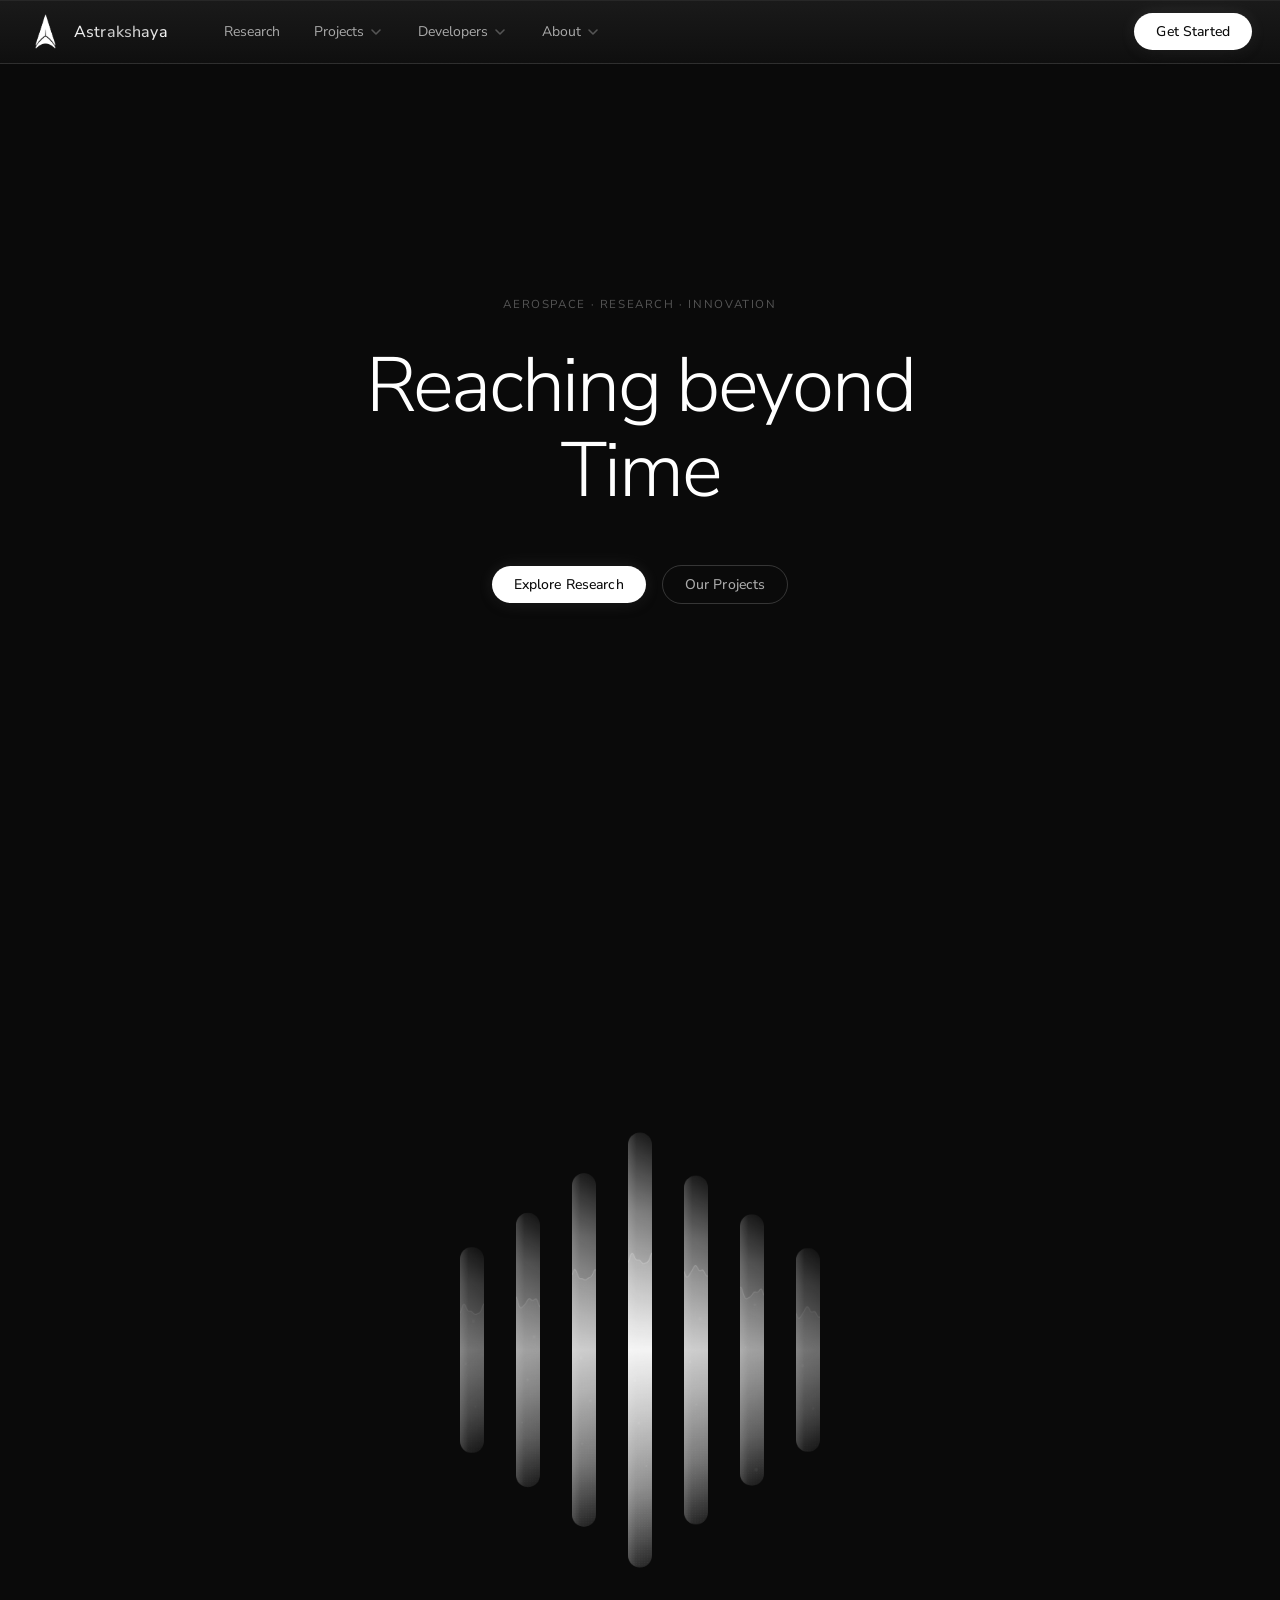
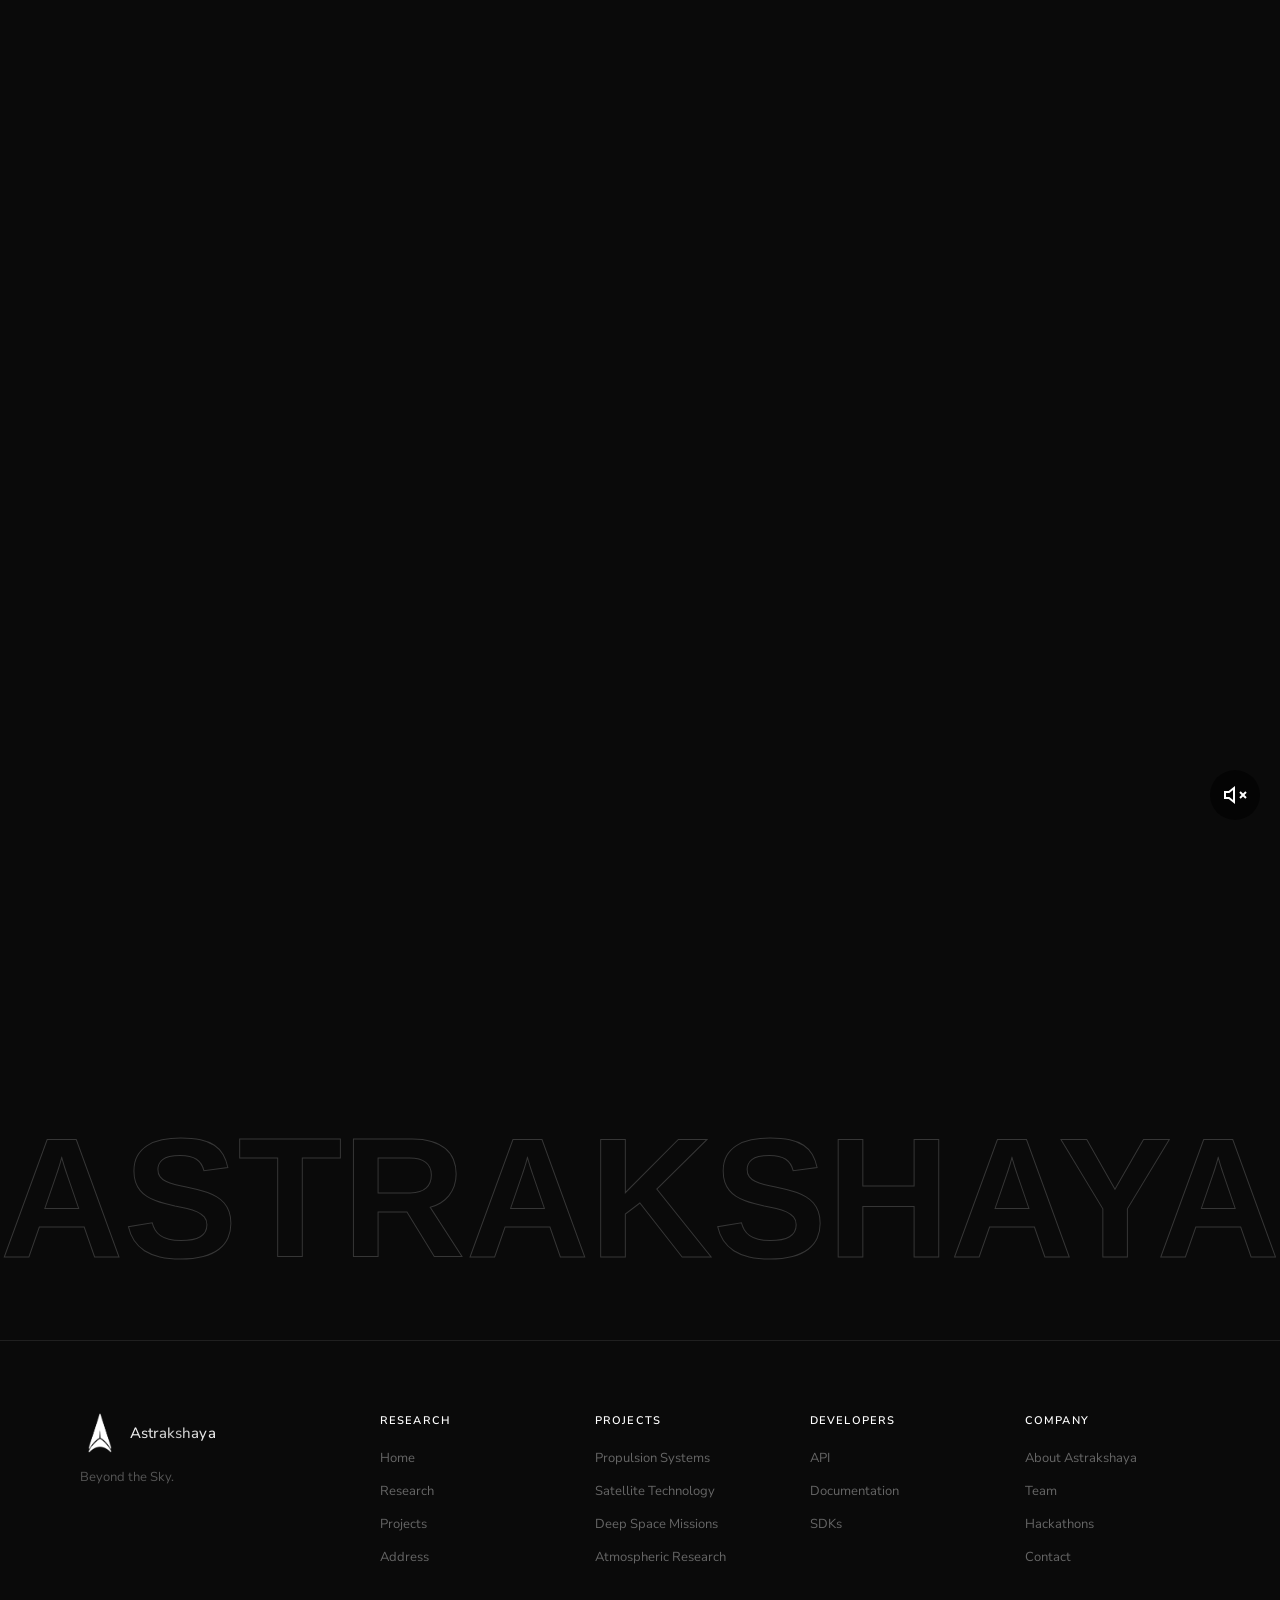
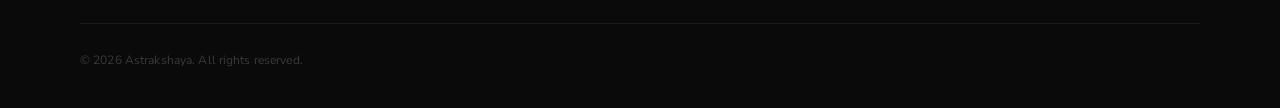
==== commit 8f0e11b3: "Update fmt.Println message from 'Hello' to 'Goodbye'" ====
--- a/index.html
+++ b/index.html
@@ -3,7 +3,7 @@
 <head>
   <meta charset="UTF-8" />
   <meta name="viewport" content="width=device-width, initial-scale=1.0" />
-  <title>Contact — Astrakshaya</title>
+  <title>Astrakshaya</title>
   <link rel="stylesheet" href="components/navbar/navbar.css" />
   <link rel="stylesheet" href="components/footer/footer.css" />
   <link rel="preconnect" href="https://fonts.googleapis.com" />
@@ -20,404 +20,101 @@
       margin: 0;
       padding: 0;
       overflow-x: hidden;
-      background: #0a0a0a;
-      color: #ffffff;
-      font-family: 'Nunito Sans', -apple-system, BlinkMacSystemFont, sans-serif;
-    }
-
-    /* ── HERO ── */
-    .hero {
+    }
+
+    .wave-section {
       width: 100%;
       height: 100vh;
-      background: linear-gradient(135deg, #0a0a0a 0%, #1a1a1f 50%, #0a0a0a 100%);
+      background: #0a0a0a;
       display: flex;
       align-items: center;
       justify-content: center;
-      text-align: center;
-      position: relative;
       overflow: hidden;
     }
 
-    .hero::before {
-      content: '';
-      position: absolute;
-      width: 600px;
-      height: 600px;
-      background: radial-gradient(circle, rgba(10,158,255,0.15) 0%, transparent 70%);
-      border-radius: 50%;
-      top: -200px;
-      left: -200px;
-      animation: float 8s ease-in-out infinite;
-    }
-
-    @keyframes float {
-      0%, 100% { transform: translate(0, 0); }
-      50% { transform: translate(50px, 50px); }
-    }
-
-    .hero__content {
-      position: relative;
-      z-index: 2;
-      max-width: 900px;
-      padding: 0 30px;
-    }
-
-    .hero__eyebrow {
+    #waveCanvas {
       display: block;
-      font-size: 0.85rem;
-      font-weight: 600;
-      letter-spacing: 0.15em;
-      text-transform: uppercase;
-      color: #0a9eff;
-      margin-bottom: 20px;
-      animation: slideDown 0.8s ease-out;
-    }
-
-    @keyframes slideDown {
-      from { opacity: 0; transform: translateY(-20px); }
-      to { opacity: 1; transform: translateY(0); }
-    }
-
-    .hero__title {
-      font-size: clamp(2.5rem, 6vw, 4rem);
-      font-weight: 600;
-      line-height: 1.2;
-      margin-bottom: 30px;
-      background: linear-gradient(135deg, #ffffff, #b0b0b8);
-      -webkit-background-clip: text;
-      -webkit-text-fill-color: transparent;
-      background-clip: text;
-      animation: slideDown 0.8s ease-out 0.1s both;
-    }
-
-    .hero__subtitle {
-      font-size: 1.15rem;
-      font-weight: 300;
-      color: #b0b0b8;
-      margin-bottom: 40px;
-      max-width: 600px;
-      margin-left: auto;
-      margin-right: auto;
-      animation: slideDown 0.8s ease-out 0.2s both;
-    }
-
-    .hero__btns {
-      display: flex;
-      gap: 15px;
-      justify-content: center;
-      flex-wrap: wrap;
-      animation: slideDown 0.8s ease-out 0.3s both;
-    }
-
-    .hero__cta {
-      padding: 12px 28px;
-      background: #0a9eff;
-      color: white;
-      text-decoration: none;
-      border-radius: 8px;
-      font-weight: 600;
-      font-size: 0.95rem;
-      border: none;
-      cursor: pointer;
-      transition: all 0.3s cubic-bezier(0.4,0,0.2,1);
-      display: inline-block;
-    }
-
-    .hero__cta:hover {
-      background: #2bb0ff;
-      transform: translateY(-2px);
-    }
-
-    .hero__btn-ghost {
-      padding: 12px 28px;
-      background: transparent;
-      color: #ffffff;
-      text-decoration: none;
-      border: 1px solid rgba(255,255,255,0.2);
-      border-radius: 8px;
-      font-weight: 600;
-      font-size: 0.95rem;
-      transition: all 0.3s cubic-bezier(0.4,0,0.2,1);
-      display: inline-block;
-    }
-
-    .hero__btn-ghost:hover {
-      border-color: #0a9eff;
-      color: #0a9eff;
-    }
-
-    /* ── SECTION ── */
-    .section {
-      max-width: 1200px;
-      margin: 0 auto;
-      padding: 80px 40px;
-    }
-
-    .section__label {
-      font-size: 0.75rem;
-      font-weight: 600;
-      letter-spacing: 0.15em;
-      text-transform: uppercase;
-      color: #808088;
-      margin-bottom: 40px;
-    }
-
-    .section__title {
-      font-size: 2.5rem;
-      font-weight: 600;
-      margin-bottom: 15px;
-      color: #ffffff;
-    }
-
-    .section__subtitle {
-      font-size: 1.1rem;
-      color: #b0b0b8;
-      margin-bottom: 60px;
-      max-width: 700px;
-    }
-
-    /* ── OFFICES GRID ── */
-    .offices-grid {
-      display: grid;
-      grid-template-columns: repeat(auto-fit, minmax(350px, 1fr));
-      gap: 30px;
-    }
-
-    .office-card {
-      background: rgba(255,255,255,0.03);
-      border: 1px solid rgba(255,255,255,0.08);
-      border-radius: 16px;
-      overflow: hidden;
-      transition: all 0.3s cubic-bezier(0.4,0,0.2,1);
-      backdrop-filter: blur(10px);
-    }
-
-    .office-card:hover {
-      transform: translateY(-8px);
-      border-color: #0a9eff;
-      box-shadow: 0 20px 40px rgba(10,158,255,0.1);
-    }
-
-    .office-map {
-      height: 280px;
-      background: linear-gradient(135deg, #1a1a1f 0%, #252530 100%);
-      overflow: hidden;
-      position: relative;
-    }
-
-    .office-map iframe {
+      transform: scale(1);
+      transform-origin: center;
+      transition: transform 0.1s ease-out;
+    }
+
+    .video-bar {
       width: 100%;
-      height: 100%;
-      border: none;
-      display: block;
-      filter: invert(0.9) hue-rotate(200deg) saturate(1.2) brightness(0.95);
-    }
-
-    .office-info {
-      padding: 35px 30px;
-    }
-
-    .office-badge {
-      display: inline-block;
-      font-size: 0.7rem;
-      font-weight: 600;
-      letter-spacing: 0.12em;
-      text-transform: uppercase;
-      color: #0a9eff;
-      background: rgba(10,158,255,0.15);
-      padding: 6px 12px;
-      border-radius: 100px;
-      margin-bottom: 15px;
-      border: 1px solid rgba(10,158,255,0.3);
-    }
-
-    .office-info h3 {
-      font-size: 1.35rem;
-      font-weight: 600;
-      margin-bottom: 8px;
-      color: #ffffff;
-    }
-
-    .office-info .building {
-      font-size: 0.95rem;
-      color: #b0b0b8;
-      margin-bottom: 12px;
-    }
-
-    .office-info address {
-      font-style: normal;
-      font-size: 0.95rem;
-      line-height: 1.7;
-      color: #b0b0b8;
-      margin-bottom: 25px;
-    }
-
-    .office-actions {
-      display: flex;
-      gap: 12px;
-      flex-wrap: wrap;
-    }
-
-    .btn-primary {
-      flex: 1;
-      min-width: 140px;
-      padding: 10px 16px;
-      background: linear-gradient(135deg, #0a9eff, #2bb0ff);
-      color: white;
-      border: none;
-      border-radius: 8px;
-      font-size: 0.9rem;
-      font-weight: 600;
-      font-family: inherit;
-      cursor: pointer;
-      transition: all 0.3s cubic-bezier(0.4,0,0.2,1);
-      box-shadow: 0 4px 12px rgba(10,158,255,0.25);
-    }
-
-    .btn-primary:hover {
-      transform: translateY(-2px);
-      box-shadow: 0 6px 20px rgba(10,158,255,0.35);
-    }
-
-    .btn-secondary {
-      flex: 1;
-      min-width: 140px;
-      padding: 10px 16px;
-      background: rgba(255,255,255,0.05);
-      color: #ffffff;
-      border: 1px solid rgba(255,255,255,0.15);
-      border-radius: 8px;
-      font-size: 0.9rem;
-      font-weight: 600;
-      font-family: inherit;
-      cursor: pointer;
-      transition: all 0.3s cubic-bezier(0.4,0,0.2,1);
-    }
-
-    .btn-secondary:hover {
-      background: rgba(255,255,255,0.08);
-      border-color: #0a9eff;
-      color: #0a9eff;
-    }
-
-    /* ── CONTACT INFO SECTION ── */
-    .contact-info {
-      background: rgba(255,255,255,0.02);
-      border: 1px solid rgba(255,255,255,0.08);
-      border-radius: 16px;
-      padding: 60px 40px;
-      margin-top: 80px;
-    }
-
-    .contact-info h3 {
-      font-size: 1.8rem;
-      font-weight: 600;
-      margin-bottom: 50px;
-      text-align: center;
-    }
-
-    .info-grid {
-      display: grid;
-      grid-template-columns: repeat(auto-fit, minmax(250px, 1fr));
-      gap: 40px;
-    }
-
-    .info-card {
-      text-align: center;
-      transition: all 0.3s cubic-bezier(0.4,0,0.2,1);
-    }
-
-    .info-card:hover {
-      transform: translateY(-5px);
-    }
-
-    .info-card-icon {
-      width: 50px;
-      height: 50px;
-      background: rgba(10,158,255,0.15);
-      border: 1px solid rgba(10,158,255,0.3);
-      border-radius: 12px;
+      margin: 0;
+      padding: 0;
+      background: #0a0a0a;
       display: flex;
       align-items: center;
       justify-content: center;
-      margin: 0 auto 20px;
-      color: #0a9eff;
-      transition: all 0.3s;
-    }
-
-    .info-card:hover .info-card-icon {
-      transform: rotate(10deg) scale(1.1);
-      background: rgba(10,158,255,0.25);
-    }
-
-    .info-card h4 {
-      font-size: 0.8rem;
-      font-weight: 600;
-      letter-spacing: 0.1em;
-      text-transform: uppercase;
-      color: #808088;
-      margin-bottom: 10px;
-    }
-
-    .info-card p, .info-card a {
-      font-size: 1rem;
-      font-weight: 500;
-      color: #ffffff;
-      line-height: 1.6;
-    }
-
-    .info-card a {
-      color: #0a9eff;
-      text-decoration: none;
-      transition: all 0.2s;
-    }
-
-    .info-card a:hover {
-      color: #2bb0ff;
-      text-decoration: underline;
-    }
-
-    /* ── RESPONSIVE ── */
-    @media (max-width: 768px) {
-      .hero {
-        height: auto;
-        padding: 100px 20px;
-      }
-
-      .section {
-        padding: 60px 20px;
-      }
-
-      .section__title {
-        font-size: 1.8rem;
-      }
-
-      .hero__btns {
-        flex-direction: column;
-        align-items: center;
-      }
-
-      .offices-grid {
-        grid-template-columns: 1fr;
-        gap: 20px;
-      }
-
-      .contact-info {
-        padding: 40px 20px;
-      }
-
-      .info-grid {
-        grid-template-columns: 1fr;
-        gap: 30px;
-      }
+      position: relative;
+    }
+
+    .video-bar__container {
+      width: 100%;
+      margin: 0;
+      padding: 0;
+      position: relative;
+    }
+
+    .video-bar video {
+      width: 100%;
+      height: auto;
+      display: block;
+      margin: 0;
+      padding: 0;
+    }
+
+    .echo-section {
+      width: 100%;
+      height: auto;
+      min-height: auto;
+      background: #0a0a0a;
+      display: flex;
+      align-items: center;
+      justify-content: center;
+      margin: 0;
+      padding: 0;
+    }
+
+    #echoCanvas {
+      display: block;
+      width: 100%;
+      height: auto;
+      margin: 0;
+      padding: 0;
+      max-height: 500px;
+    }
+
+    .sound-button {
+      position: absolute;
+      bottom: 20px;
+      right: 20px;
+      width: 50px;
+      height: 50px;
+      background: rgba(0, 0, 0, 0.6);
+      border: none;
+      border-radius: 50%;
+      color: white;
+      cursor: pointer;
+      display: flex;
+      align-items: center;
+      justify-content: center;
+      font-size: 24px;
+      z-index: 10;
+      transition: background 0.3s ease;
+    }
+
+    .sound-button:hover {
+      background: rgba(0, 0, 0, 0.8);
     }
   </style>
 </head>
 <body>
 
-<!-- NAVBAR -->
 <header class="navbar" id="navbar">
   <div class="navbar__bar">
+
     <a href="/" class="navbar__logo" aria-label="Astrakshaya">
       <img src="assets/logo.png" alt="" class="navbar__logo-img" />
       <span class="navbar__logo-text">Astrakshaya</span>
@@ -425,9 +122,11 @@
 
     <nav class="navbar__nav" aria-label="Main navigation">
       <ul class="navbar__list">
+
         <li class="navbar__item">
           <a href="research.html" class="navbar__link">Research</a>
         </li>
+
         <li class="navbar__item navbar__item--drop" data-drop="mission">
           <button class="navbar__link navbar__trigger" aria-expanded="false">
             Projects
@@ -436,6 +135,7 @@
             </svg>
           </button>
         </li>
+
         <li class="navbar__item navbar__item--drop" data-drop="community">
           <button class="navbar__link navbar__trigger" aria-expanded="false">
             Developers 
@@ -444,6 +144,7 @@
             </svg>
           </button>
         </li>
+
         <li class="navbar__item navbar__item--drop" data-drop="resources">
           <button class="navbar__link navbar__trigger" aria-expanded="false">
             About 
@@ -452,6 +153,7 @@
             </svg>
           </button>
         </li>
+
       </ul>
     </nav>
 
@@ -461,6 +163,7 @@
         <span></span><span></span><span></span>
       </button>
     </div>
+
   </div>
 
   <!-- Dropdowns -->
@@ -514,10 +217,11 @@
   <div class="mobile-menu" id="mobileMenu" aria-hidden="true">
     <ul class="mobile-list">
       <li><a href="research.html" class="mobile-link">Research</a></li>
+
       <li class="mobile-group">
         <button class="mobile-link mobile-group__btn" aria-expanded="false">
           Projects
-          <svg class="navbar__chevron" width="16" height="16" viewBox="0 0 16 16" fill="none">
+          <svg class="navbar__chevron" width="16" height="16" viewBox="0 n0 16 16" fill="none">
             <path d="M4 6l4 4 4-4" stroke="currentColor" stroke-width="1.6" stroke-linecap="round" stroke-linejoin="round"/>
           </svg>
         </button>
@@ -528,6 +232,7 @@
           <li><a href="#" class="mobile-sublink">Atmospheric Research</a></li>
         </ul>
       </li>
+
       <li class="mobile-group">
         <button class="mobile-link mobile-group__btn" aria-expanded="false">
           Developers
@@ -541,6 +246,7 @@
           <li><a href="commingsoon.html" class="mobile-sublink">Open Source</a></li>
         </ul>
       </li>
+
       <li class="mobile-group">
         <button class="mobile-link mobile-group__btn" aria-expanded="false">
           About
@@ -551,124 +257,65 @@
         <ul class="mobile-sub">
           <li><a href="about.html" class="mobile-sublink">About Astrakshaya</a></li>
           <li><a href="about.html" class="mobile-sublink">Team</a></li>
-          <li><a href="https://www.cittumkur.org/skyhack/" class="mobile-sublink">Hackathons</a></li>
-        </ul>
+<li>
+  <a href="https://www.cittumkur.org/skyhack/" class="footer__col-link" target="_blank">
+    Hackathons
+  </a>
+</li>            </ul>
       </li>
+
       <li class="mobile-cta-row">
         <a href="commingsoon.html" class="navbar__cta">Get Started</a>
       </li>
     </ul>
   </div>
+
 </header>
 
 <div class="dropdown-overlay" id="dropOverlay"></div>
 
-<!-- MAIN CONTENT -->
 <main>
-  <!-- OFFICES SECTION -->
-  <section class="section" id="offices">
-    <p class="section__label">Locations</p>
-    <h2 class="section__title">Our Offices</h2>
-    <p class="section__subtitle">Visit us at our headquarters in Bengaluru or our regional office in Varanasi</p>
-
-    <div class="offices-grid">
-      <!-- HQ -->
-      <div class="office-card">
-        <div class="office-map">
-          <iframe
-            src="https://www.google.com/maps?q=13.339039,77.120543&z=15&output=embed"
-            loading="lazy"
-            referrerpolicy="no-referrer-when-downgrade"
-            title="Headquarters map">
-          </iframe>
-        </div>
-        <div class="office-info">
-          <span class="office-badge">Headquarters</span>
-          <h3>Bengaluru — Karnataka</h3>
-          <p class="building">Basaveshwara Nilaya</p>
-          <address>
-            9th B Cross, 1st Main Road<br>
-            Hanumanthapura, Tumkur<br>
-            Karnataka 572 103, India
-          </address>
-          <div class="office-actions">
-            <a href="https://www.google.com/maps?q=13.339039,77.120543" target="_blank" class="btn-primary">Get Directions</a>
-            <button class="btn-secondary" onclick="navigator.clipboard?.writeText('Basaveshwara Nilaya, 9th B Cross, Tumkur, Karnataka 572 103'); alert('Address copied!')">Copy Address</button>
-          </div>
-        </div>
+  <section class="hero">
+    <div class="hero__content">
+      <p class="hero__eyebrow">AEROSPACE · RESEARCH · INNOVATION</p>
+      <h1 class="hero__title">Reaching beyond<br>Time</h1>
+      <div class="hero__btns">
+        <a href="current.html" class="navbar__cta">Explore Research</a>
+        <a href="html/globe.html" class="hero__btn-ghost">Our Projects</a>
       </div>
-
-      <!-- Regional -->
-      <div class="office-card">
-        <div class="office-map">
-          <iframe
-            src="https://www.google.com/maps?q=25.3176,82.9739&z=15&output=embed"
-            loading="lazy"
-            referrerpolicy="no-referrer-when-downgrade"
-            title="Regional Office map">
-          </iframe>
-        </div>
-        <div class="office-info">
-          <span class="office-badge">Regional Office</span>
-          <h3>Varanasi — Uttar Pradesh</h3>
-          <p class="building">Surya Sarovar</p>
-          <address>
-            416 A BLW, Near Police Chowki<br>
-            Varanasi<br>
-            Uttar Pradesh 221 001, India
-          </address>
-          <div class="office-actions">
-            <a href="https://www.google.com/maps?q=25.3176,82.9739" target="_blank" class="btn-primary">Get Directions</a>
-            <button class="btn-secondary" onclick="navigator.clipboard?.writeText('Surya Sarovar, 416 A BLW, Varanasi, Uttar Pradesh 221 001'); alert('Address copied!')">Copy Address</button>
-          </div>
-        </div>
+    </div>
+  </section>
+    <section class="wave-section" id="waveSection">
+      <canvas id="waveCanvas"></canvas>
+    </section>
+    <section class="video-bar">
+      <div class="video-bar__container">
+        <video id="videoPlayer" autoplay muted loop>
+          <source src="assets/echo.mp4" type="video/mp4">
+          Your browser does not support the video tag.
+        </video>
+        <button class="sound-button" id="soundBtn" aria-label="Toggle Sound">
+          <svg class="sound-icon sound-icon--muted" width="24" height="24" viewBox="0 0 24 24" fill="none" stroke="currentColor" stroke-width="2">
+            <polygon points="11 5 6 9 2 9 2 15 6 15 11 19 11 5"></polygon>
+            <line x1="23" y1="9" x2="17" y2="15"></line>
+            <line x1="17" y1="9" x2="23" y2="15"></line>
+          </svg>
+          <svg class="sound-icon sound-icon--unmuted" width="24" height="24" viewBox="0 0 24 24" fill="none" stroke="currentColor" stroke-width="2" style="display:none;">
+            <polygon points="11 5 6 9 2 9 2 15 6 15 11 19 11 5"></polygon>
+            <path d="M15.54 8.46a5 5 0 0 1 0 7.07"></path>
+            <path d="M19.07 4.93a10 10 0 0 1 0 14.14"></path>
+          </svg>
+        </button>
       </div>
-    </div>
-  </section>
-
-  <!-- CONTACT INFO SECTION -->
-  <section class="section">
-    <div class="contact-info">
-      <h3>Ways to Connect</h3>
-      
-      <div class="info-grid">
-        <div class="info-card">
-          <div class="info-card-icon">
-            <svg width="24" height="24" viewBox="0 0 24 24" fill="none" stroke="currentColor" stroke-width="2" stroke-linecap="round" stroke-linejoin="round">
-              <rect width="20" height="16" x="2" y="4" rx="2"/><path d="m22 7-8.97 5.7a1.94 1.94 0 0 1-2.06 0L2 7"/>
-            </svg>
-          </div>
-          <h4>General Enquiries</h4>
-          <a href="mailto:astrakshaya@gmail.com">astrakshaya@gmail.com</a>
-        </div>
-
-        <div class="info-card">
-          <div class="info-card-icon">
-            <svg width="24" height="24" viewBox="0 0 24 24" fill="none" stroke="currentColor" stroke-width="2" stroke-linecap="round" stroke-linejoin="round">
-              <path d="M4 22h16a2 2 0 0 0 2-2V4a2 2 0 0 0-2-2H8a2 2 0 0 0-2 2v16a2 2 0 0 1-2 2zm0 0a2 2 0 0 1-2-2v-9c0-1.1.9-2 2-2h2"/><path d="M18 14h-8"/><path d="M15 18h-5"/>
-            </svg>
-          </div>
-          <h4>Media & Press</h4>
-          <a href="mailto:astrakshaya@gmail.com">astrakshaya@gmail.com</a>
-        </div>
-
-        <div class="info-card">
-          <div class="info-card-icon">
-            <svg width="24" height="24" viewBox="0 0 24 24" fill="none" stroke="currentColor" stroke-width="2" stroke-linecap="round" stroke-linejoin="round">
-              <circle cx="12" cy="12" r="10"/><polyline points="12 6 12 12 16 14"/>
-            </svg>
-          </div>
-          <h4>Working Hours</h4>
-          <p>Monday – Saturday<br>8:00 AM – 7:00 PM IST</p>
-        </div>
-      </div>
-    </div>
-  </section>
-</main>
-
-<!-- FOOTER -->
+    </section>
+    <section class="echo-section">
+      <canvas id="echoCanvas"></canvas>
+    </section>
+  </main>
+
 <footer class="footer" id="footer">
   <div class="footer__top">
+
     <div class="footer__brand">
       <a href="/" class="footer__logo">
         <img src="assets/logo.png" alt="" class="footer__logo-img" />
@@ -683,7 +330,7 @@
         <li><a href="index.html" class="footer__col-link">Home</a></li>
         <li><a href="research.html" class="footer__col-link">Research</a></li>
         <li><a href="Projects.html" class="footer__col-link">Projects</a></li>
-        <li><a href="Address.html" class="footer__col-link">Address</a></li>
+        <li><a href="contact.html" class="footer__col-link">Address</a></li>
       </ul>
     </div>
 
@@ -711,22 +358,350 @@
       <ul class="footer__col-list">
         <li><a href="about.html" class="footer__col-link">About Astrakshaya</a></li>
         <li><a href="about.html" class="footer__col-link">Team</a></li>
-        <li><a href="https://www.cittumkur.org/skyhack/" class="footer__col-link" target="_blank">Hackathons</a></li>
-        <li><a href="contact.html" class="footer__col-link">Contact</a></li>
+<li>
+  <a href="https://www.cittumkur.org/skyhack/" class="footer__col-link" target="_blank">
+    Hackathons
+  </a>
+</li>        <li><a href="contact.html" class="footer__col-link">Contact</a></li>
       </ul>
     </div>
+
   </div>
 
   <div class="footer__bottom">
     <p class="footer__copy">© <span id="footerYear"></span> Astrakshaya. All rights reserved.</p>
   </div>
+
 </footer>
 
 <script src="components/navbar/navbar.js"></script>
 <script src="components/footer/footer.js"></script>
 
 <script>
-  document.getElementById('footerYear').textContent = new Date().getFullYear();
+  // Wave Animation
+  (function () {
+    'use strict';
+
+    const canvas = document.getElementById('waveCanvas');
+    const ctx = canvas.getContext('2d');
+
+    const N = 7;
+    const BAR_W = 30;
+    const GAP = 40;
+    const R = BAR_W / 2;
+
+    let BASE_H = [];
+    let AMPLITUDE = [];
+
+    const BASE_RATIOS = [0.28, 0.38, 0.50, 0.62, 0.50, 0.38, 0.28];
+    const AMP_RATIOS  = [0.04, 0.06, 0.08, 0.10, 0.08, 0.06, 0.04];
+
+    let dpr = window.devicePixelRatio || 1;
+    let W, H;
+    let mouse = { x: -1 };
+    let last = performance.now();
+
+    const phase = Array.from({ length: N }, (_, i) => i * 0.9 + Math.random() * 0.6);
+    const spd   = Array.from({ length: N }, () => 0.5 + Math.random() * 0.3);
+
+    const pos = new Float32Array(N);
+    const vel = new Float32Array(N).fill(0);
+    const STIFFNESS = 100;
+    const DAMPING = 16;
+
+    const innerLevel = new Float32Array(N);
+    const innerVel   = new Float32Array(N).fill(0);
+    const INNER_STIFFNESS = 135;
+    const INNER_DAMPING = 21;
+
+    const liquidSeed = Array.from({ length: N }, () => Math.random() * Math.PI * 2);
+    const shimmerSeed = Array.from({ length: N }, () => Math.random() * 100);
+
+    function setup() {
+      dpr = window.devicePixelRatio || 1;
+      W = canvas.parentElement.offsetWidth;
+      H = canvas.parentElement.offsetHeight;
+
+      canvas.width = Math.round(W * dpr);
+      canvas.height = Math.round(H * dpr);
+      canvas.style.width = W + 'px';
+      canvas.style.height = H + 'px';
+      ctx.setTransform(dpr, 0, 0, dpr, 0, 0);
+
+      for (let i = 0; i < N; i++) {
+        BASE_H[i] = H * BASE_RATIOS[i];
+        AMPLITUDE[i] = H * AMP_RATIOS[i];
+        pos[i] = BASE_H[i];
+        innerLevel[i] = BASE_H[i] * 0.72;
+      }
+    }
+
+    function wave(t, ph, s) {
+      return (
+        Math.sin(t * s + ph) * 0.50 +
+        Math.sin(t * s * 2.1 + ph * 1.3) * 0.30 +
+        Math.sin(t * s * 0.5 + ph * 0.8) * 0.20
+      );
+    }
+
+    function liquidWave(xn, t, idx, amp) {
+      return (
+        Math.sin(xn * 8.0 + t * 2.2 + liquidSeed[idx]) * amp * 0.55 +
+        Math.sin(xn * 14.0 - t * 1.5 + liquidSeed[idx] * 0.7) * amp * 0.25 +
+        Math.sin(xn * 22.0 + t * 3.3 + liquidSeed[idx] * 1.4) * amp * 0.12
+      );
+    }
+
+    function shimmerNoise(xn, yn, t, idx) {
+      return (
+        0.5 +
+        0.25 * Math.sin(xn * 18 + t * 1.4 + shimmerSeed[idx]) +
+        0.15 * Math.sin(yn * 26 - t * 2.1 + shimmerSeed[idx] * 0.7) +
+        0.10 * Math.sin((xn + yn) * 20 + t * 2.8)
+      );
+    }
+
+    function roundedBarPath(x, top, h) {
+      ctx.beginPath();
+      ctx.roundRect(x, top, BAR_W, h, R);
+    }
+
+    function drawLiquidFill(x, top, h, fillH, brightness, t, idx) {
+      const left = x;
+      const right = x + BAR_W;
+      const bottom = top + h;
+      const fillTopBase = bottom - fillH;
+      const surfAmp = Math.min(10, Math.max(4, fillH * 0.06));
+
+      ctx.save();
+      roundedBarPath(x, top, h);
+      ctx.clip();
+
+      const fluidGrad = ctx.createLinearGradient(x, fillTopBase, x, bottom);
+      fluidGrad.addColorStop(0, `rgba(255,255,255,${(brightness * 0.12).toFixed(3)})`);
+      fluidGrad.addColorStop(0.45, `rgba(255,255,255,${(brightness * 0.22).toFixed(3)})`);
+      fluidGrad.addColorStop(1, `rgba(255,255,255,${(brightness * 0.06).toFixed(3)})`);
+      ctx.fillStyle = fluidGrad;
+
+      ctx.beginPath();
+      for (let s = 0; s <= 24; s++) {
+        const xn = s / 24;
+        const px = left + xn * BAR_W;
+        const py = fillTopBase + liquidWave(xn, t, idx, surfAmp);
+        if (s === 0) ctx.moveTo(px, py);
+        else ctx.lineTo(px, py);
+      }
+      ctx.lineTo(right, bottom);
+      ctx.lineTo(left, bottom);
+      ctx.closePath();
+      ctx.fill();
+
+      for (let y = fillTopBase; y < bottom; y += 3.2) {
+        const yn = (y - fillTopBase) / Math.max(1, fillH);
+        const alpha = (0.018 + yn * 0.03) * brightness;
+        ctx.fillStyle = `rgba(255,255,255,${alpha.toFixed(3)})`;
+
+        for (let s = 0; s < 8; s++) {
+          const xn = s / 7;
+          const px = left + 3 + xn * (BAR_W - 6);
+          const n = shimmerNoise(xn, yn, t, idx);
+          const w = 1 + n * 1.2;
+          ctx.fillRect(px, y, w, 1);
+        }
+      }
+
+      ctx.strokeStyle = `rgba(255,255,255,${(brightness * 0.22).toFixed(3)})`;
+      ctx.lineWidth = 1.2;
+      ctx.beginPath();
+      for (let s = 0; s <= 24; s++) {
+        const xn = s / 24;
+        const px = left + xn * BAR_W;
+        const py = fillTopBase + liquidWave(xn, t, idx, surfAmp);
+        if (s === 0) ctx.moveTo(px, py);
+        else ctx.lineTo(px, py);
+      }
+      ctx.stroke();
+
+      const bubbleCount = 3;
+      for (let b = 0; b < bubbleCount; b++) {
+        const pr = 1.2 + b * 0.45;
+        const bx = left + 7 + ((Math.sin(t * (0.8 + b * 0.3) + idx * 1.7 + b) * 0.5 + 0.5) * (BAR_W - 14));
+        const rise = ((t * (18 + b * 7) + idx * 23 + b * 31) % Math.max(30, fillH + 20));
+        const by = bottom - rise;
+        if (by > fillTopBase + 4 && by < bottom - 4) {
+          ctx.fillStyle = `rgba(255,255,255,${(0.08 * brightness).toFixed(3)})`;
+          ctx.beginPath();
+          ctx.arc(bx, by, pr, 0, Math.PI * 2);
+          ctx.fill();
+        }
+      }
+
+      ctx.restore();
+    }
+
+    function drawBar(x, cy, h, brightness, t, idx) {
+      const halfH = h / 2;
+      const top = cy - halfH;
+
+      const shell = ctx.createLinearGradient(x, top, x, top + h);
+      shell.addColorStop(0,    `rgba(255,255,255,${(brightness * 0.05).toFixed(3)})`);
+      shell.addColorStop(0.18, `rgba(255,255,255,${(brightness * 0.45).toFixed(3)})`);
+      shell.addColorStop(0.50, `rgba(255,255,255,${(brightness * 0.95).toFixed(3)})`);
+      shell.addColorStop(0.82, `rgba(255,255,255,${(brightness * 0.45).toFixed(3)})`);
+      shell.addColorStop(1,    `rgba(255,255,255,${(brightness * 0.05).toFixed(3)})`);
+
+      ctx.fillStyle = shell;
+      roundedBarPath(x, top, h);
+      ctx.fill();
+
+      const edgeGlow = ctx.createLinearGradient(x, top, x + BAR_W, top);
+      edgeGlow.addColorStop(0, 'rgba(255,255,255,0.18)');
+      edgeGlow.addColorStop(0.35, 'rgba(255,255,255,0.05)');
+      edgeGlow.addColorStop(1, 'rgba(255,255,255,0)');
+      ctx.fillStyle = edgeGlow;
+      ctx.save();
+      roundedBarPath(x, top, h);
+      ctx.clip();
+      ctx.fillRect(x, top, BAR_W, h);
+      ctx.restore();
+
+      const fillTarget = innerLevel[idx];
+      drawLiquidFill(x, top, h, fillTarget, brightness, t, idx);
+    }
+
+    function frame(now) {
+      const dt = Math.min((now - last) / 1000, 0.05);
+      last = now;
+      const t = now / 1000;
+
+      ctx.clearRect(0, 0, W, H);
+
+      const cx = W / 2;
+      const cy = H / 2;
+      const totalW = N * BAR_W + (N - 1) * GAP;
+      const startX = cx - totalW / 2;
+
+      for (let i = 0; i < N; i++) {
+        const wv = wave(t, phase[i], spd[i]);
+        let target = BASE_H[i] + wv * AMPLITUDE[i];
+
+        if (mouse.x >= 0) {
+          const barCx = startX + i * (BAR_W + GAP) + BAR_W / 2;
+          const dist = Math.abs(barCx - mouse.x);
+          const pull = Math.max(0, 1 - dist / 140);
+          target += pull * AMPLITUDE[i] * 2.0;
+        }
+
+        const acc = (target - pos[i]) * STIFFNESS - vel[i] * DAMPING;
+        vel[i] += acc * dt;
+        pos[i] += vel[i] * dt;
+        pos[i] = Math.max(H * 0.04, pos[i]);
+
+        const liquidTarget =
+          pos[i] * 0.68 +
+          Math.sin(t * 1.4 + i * 0.9 + liquidSeed[i]) * (AMPLITUDE[i] * 0.22);
+
+        const innerAcc = (liquidTarget - innerLevel[i]) * INNER_STIFFNESS - innerVel[i] * INNER_DAMPING;
+        innerVel[i] += innerAcc * dt;
+        innerLevel[i] += innerVel[i] * dt;
+        innerLevel[i] = Math.max(pos[i] * 0.18, Math.min(pos[i] * 0.92, innerLevel[i]));
+
+        const distRatio = Math.abs(i - (N - 1) / 2) / ((N - 1) / 2);
+        const brightness = 1.0 - distRatio * 0.62;
+
+        drawBar(startX + i * (BAR_W + GAP), cy, pos[i], brightness, t, i);
+      }
+
+      requestAnimationFrame(frame);
+    }
+
+    window.addEventListener('mousemove', e => { mouse.x = e.clientX; });
+    window.addEventListener('mouseleave', () => { mouse.x = -1; });
+    window.addEventListener('touchmove', e => { mouse.x = e.touches[0].clientX; }, { passive: true });
+    window.addEventListener('touchend', () => { mouse.x = -1; });
+    window.addEventListener('resize', setup);
+
+    setup();
+    requestAnimationFrame(frame);
+  })();
+
+  // Scroll Zoom Animation
+  window.addEventListener('scroll', () => {
+    const waveSection = document.getElementById('waveSection');
+    const rect = waveSection.getBoundingClientRect();
+    
+    const viewportHeight = window.innerHeight;
+    const sectionHeight = waveSection.clientHeight;
+    
+    const scrollProgress = (viewportHeight - rect.top) / (viewportHeight + sectionHeight);
+    
+    const normalizedProgress = Math.max(0, Math.min(1, scrollProgress));
+    const scale = 0.8 + (normalizedProgress * 0.4);
+    
+    const canvas = document.getElementById('waveCanvas');
+    if (canvas) {
+      canvas.style.transform = `scale(${scale})`;
+    }
+  });
+
+  // Sound Button Functionality
+  const soundBtn = document.getElementById('soundBtn');
+  const videoPlayer = document.getElementById('videoPlayer');
+  const mutedIcon = soundBtn.querySelector('.sound-icon--muted');
+  const unmutedIcon = soundBtn.querySelector('.sound-icon--unmuted');
+
+  soundBtn.addEventListener('click', () => {
+    videoPlayer.muted = !videoPlayer.muted;
+    mutedIcon.style.display = videoPlayer.muted ? 'block' : 'none';
+    unmutedIcon.style.display = videoPlayer.muted ? 'none' : 'block';
+  });
+
+  // ASTRAKSHAYA Canvas Animation
+  (function () {
+    'use strict';
+
+    const canvas = document.getElementById('echoCanvas');
+    const ctx    = canvas.getContext('2d');
+    const TEXT   = 'ASTRAKSHAYA';
+
+    let W, H;
+
+    function setup() {
+      const dpr = window.devicePixelRatio || 1;
+      W = window.innerWidth;
+      H = 500;
+      canvas.width        = Math.round(W * dpr);
+      canvas.height       = Math.round(H * dpr);
+      canvas.style.width  = W + 'px';
+      canvas.style.height = H + 'px';
+      ctx.setTransform(dpr, 0, 0, dpr, 0, 0);
+      draw();
+    }
+
+    function draw() {
+      ctx.clearRect(0, 0, W, H);
+
+      let lo = 10, hi = 2000, size = 500;
+      for (let i = 0; i < 30; i++) {
+        size = (lo + hi) / 2;
+        ctx.font = `900 ${size}px 'Arial Black', Arial, sans-serif`;
+        const w = ctx.measureText(TEXT).width;
+        if (w < W) lo = size;
+        else        hi = size;
+      }
+
+      ctx.font = `900 ${size}px 'Arial Black', Arial, sans-serif`;
+      ctx.textBaseline = 'middle';
+      ctx.textAlign    = 'center';
+
+      ctx.strokeStyle = 'rgba(255,255,255,0.18)';
+      ctx.lineWidth   = Math.max(1, size * 0.004);
+      ctx.strokeText(TEXT, W / 2, H * 0.74);
+    }
+
+    window.addEventListener('resize', setup);
+    setup();
+  })();
 </script>
 
 </body>
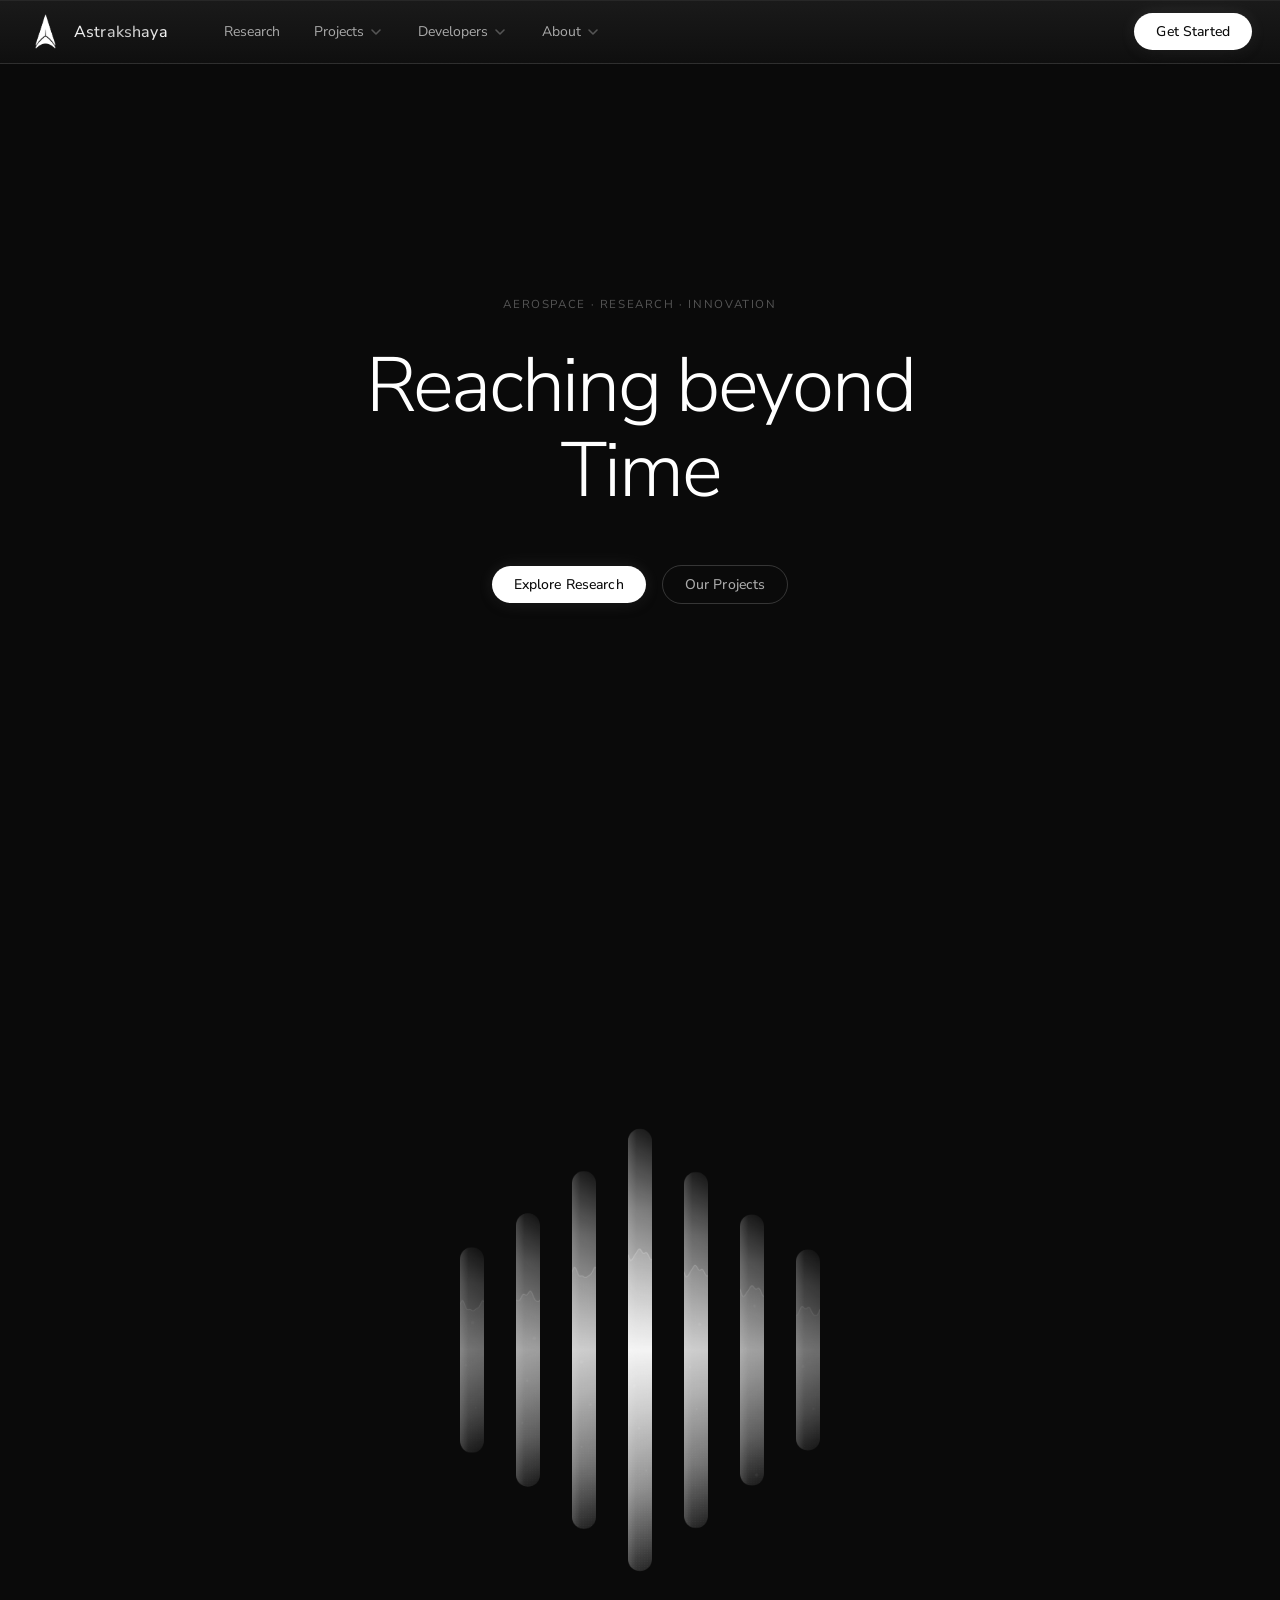
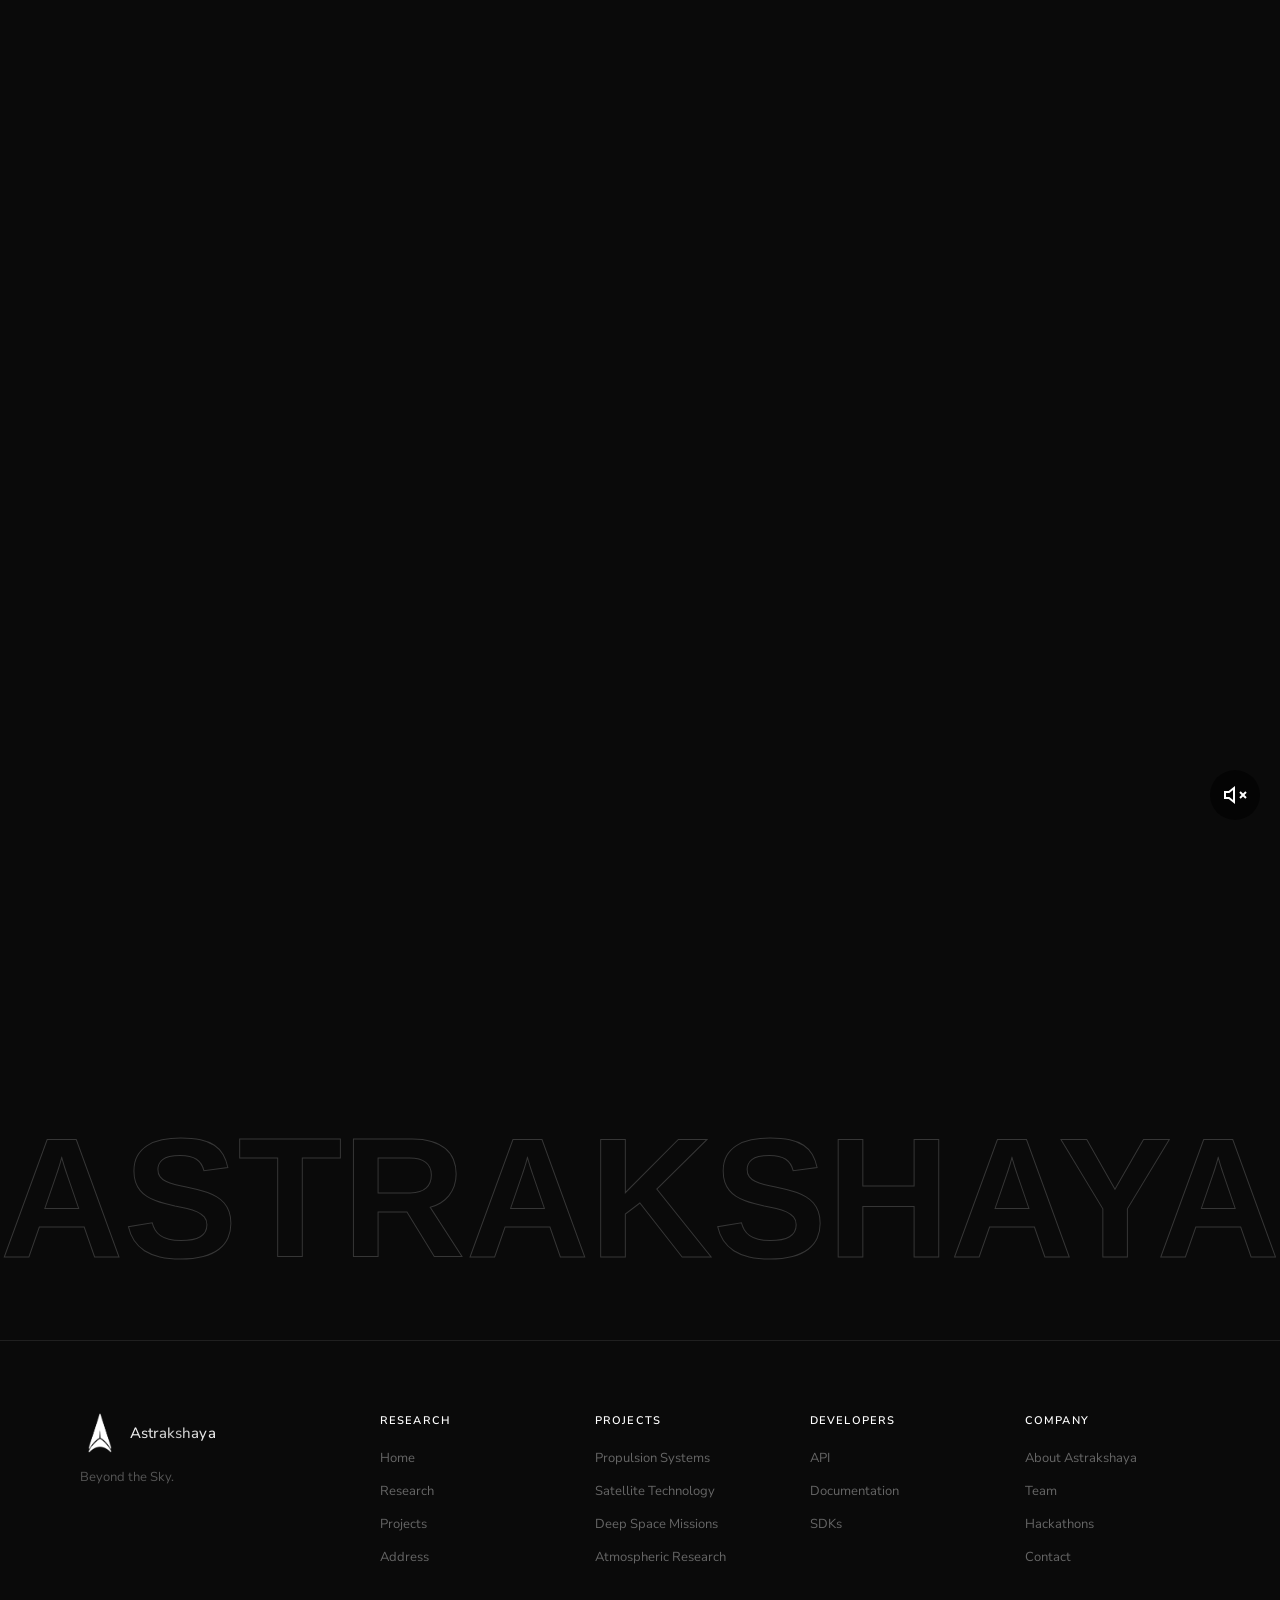
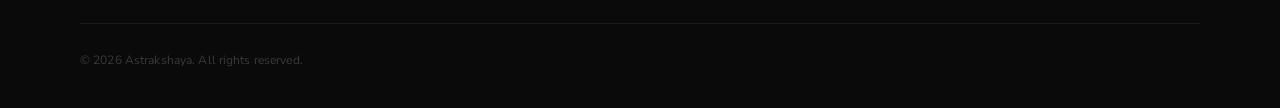
==== commit c0076e79: "Add favicon link to index.html" ====
--- a/index.html
+++ b/index.html
@@ -9,6 +9,7 @@
   <link rel="preconnect" href="https://fonts.googleapis.com" />
   <link rel="preconnect" href="https://fonts.gstatic.com" crossorigin />
   <link href="https://fonts.googleapis.com/css2?family=Nunito+Sans:opsz,wght@6..12,300;6..12,400;6..12,500;6..12,600&display=swap" rel="stylesheet" />
+  <link rel="icon" type="image/x-icon" href="favicon.png" />
   <style>
     * {
       margin: 0;
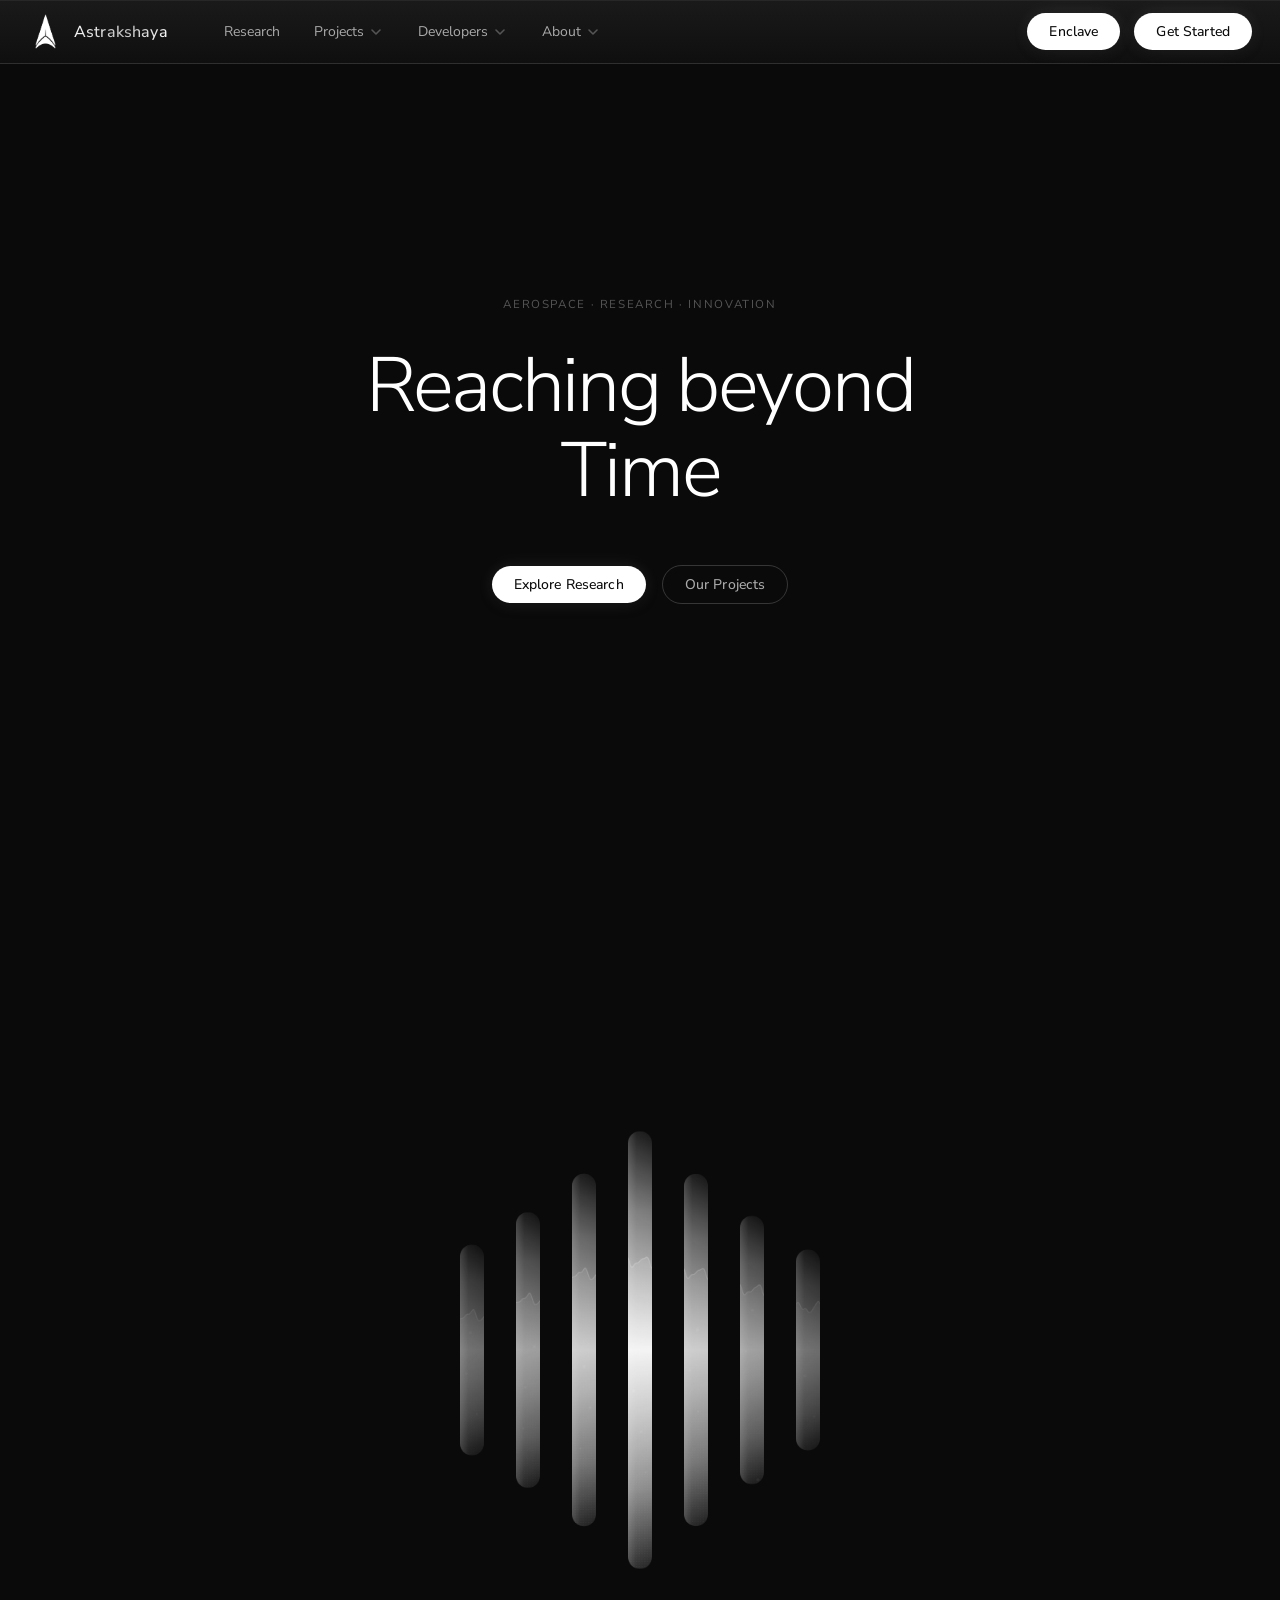
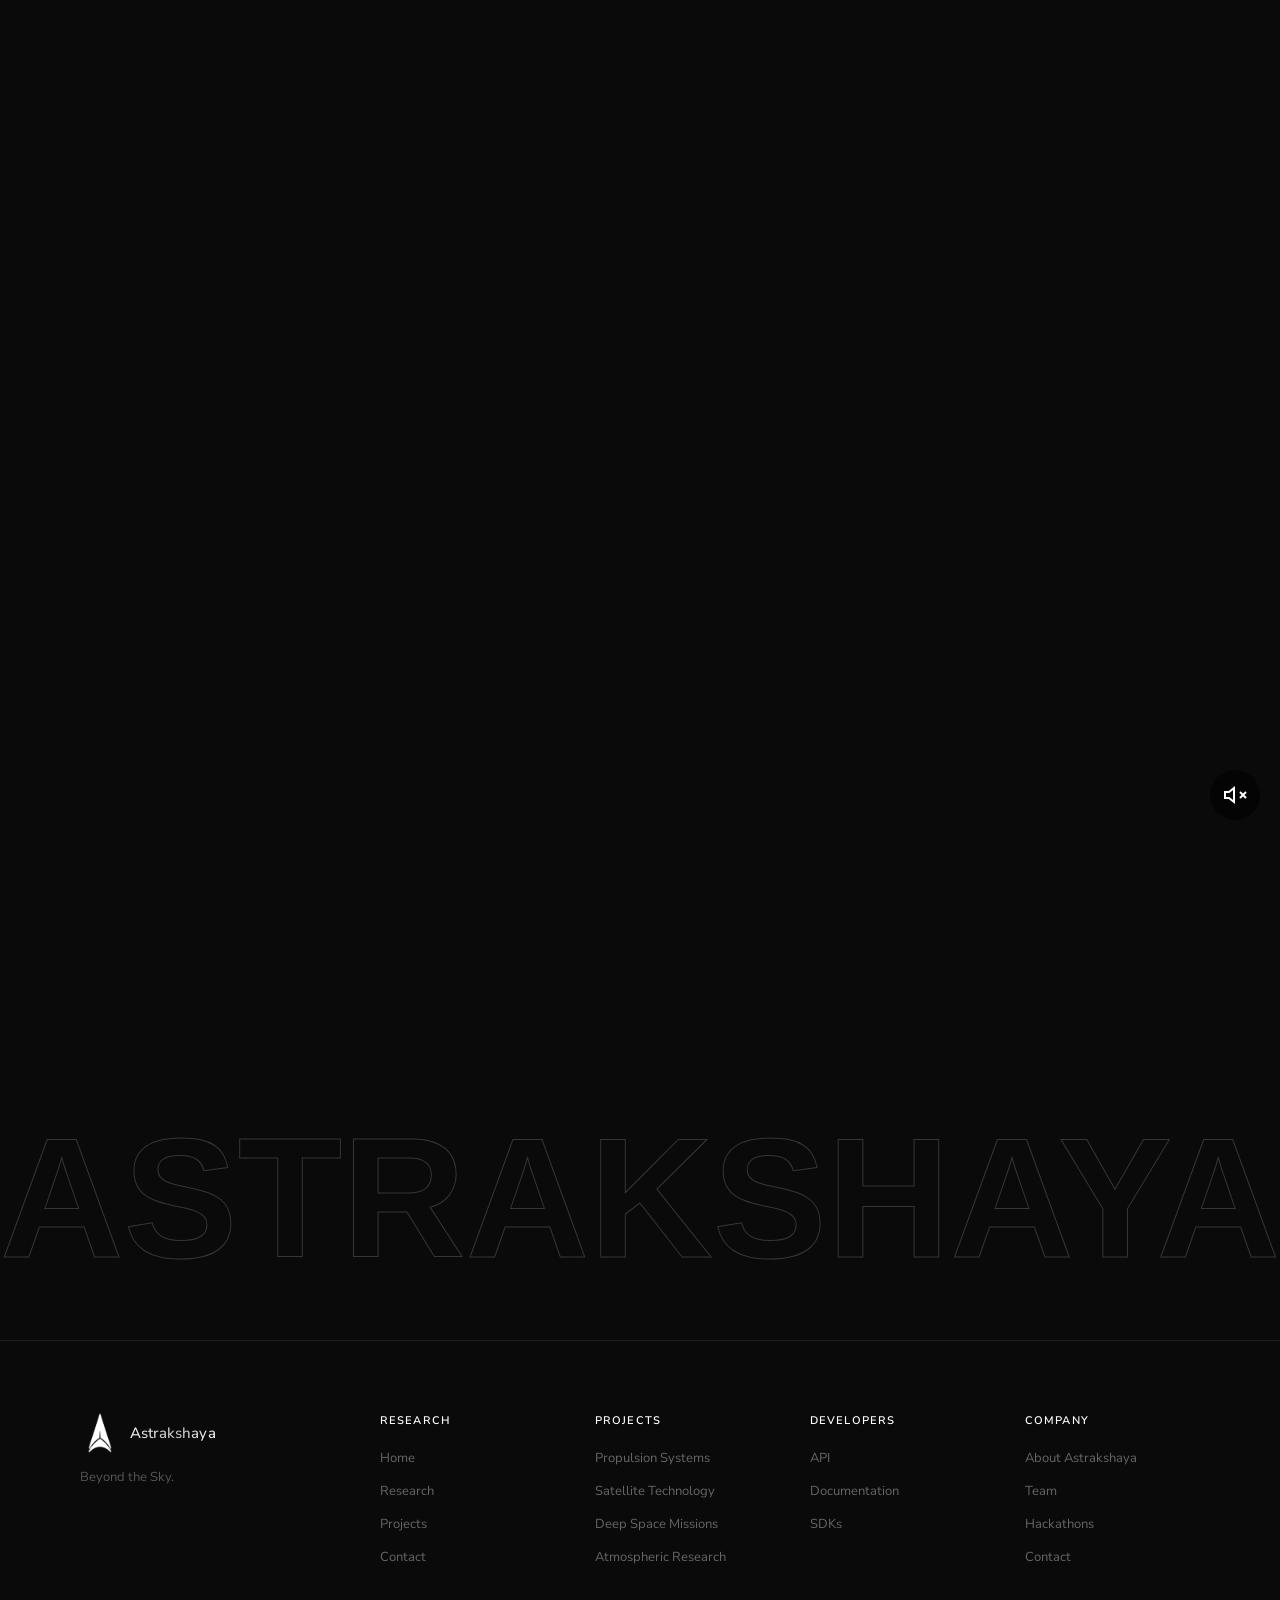
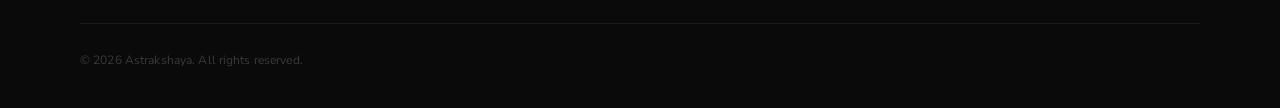
==== commit e4f6a536: "Update index.html" ====
--- a/index.html
+++ b/index.html
@@ -21,6 +21,28 @@
       margin: 0;
       padding: 0;
       overflow-x: hidden;
+      scrollbar-width: thin;
+      scrollbar-color: rgba(255, 255, 255, 0.4) rgba(0, 0, 0, 0.2);
+    }
+
+    ::-webkit-scrollbar {
+      width: 10px;
+    }
+
+    ::-webkit-scrollbar-track {
+      background: rgba(0, 0, 0, 0.2);
+    }
+
+    ::-webkit-scrollbar-thumb {
+      background: rgba(255, 255, 255, 0.4);
+      border-radius: 5px;
+      border: 2px solid transparent;
+      background-clip: content-box;
+    }
+
+    ::-webkit-scrollbar-thumb:hover {
+      background: rgba(255, 255, 255, 0.6);
+      background-clip: content-box;
     }
 
     .wave-section {
@@ -159,10 +181,15 @@
     </nav>
 
     <div class="navbar__right">
-      <a href="commingsoon.html" class="navbar__cta">Get Started</a>
+       <a href="https://astrakshayachat.vercel.app/" class="navbar__cta">Enclave</a>
       <button class="navbar__hamburger" id="hamburgerBtn" aria-label="Open menu" aria-expanded="false">
         <span></span><span></span><span></span>
       </button>
+      <a href="getstarted.html" class="navbar__cta">Get Started</a>
+      <button class="navbar__hamburger" id="hamburgerBtn" aria-label="Open menu" aria-expanded="false">
+        <span></span><span></span><span></span>
+      </button>
+      
     </div>
 
   </div>
@@ -173,14 +200,14 @@
       <div class="dropdown__info">
         <h3 class="dropdown__headline">Pioneering aerospace<br>research & innovation</h3>
         <p class="dropdown__sub">Astrakshaya leads cutting-edge projects across propulsion, satellite systems, and deep space exploration.</p>
-        <a href="html/mission.html" class="dropdown__see-all">See all projects</a>
+        <a href="project.html" class="dropdown__see-all">See all projects</a>
       </div>
       <ul class="dropdown__links">
-        <li><a href="commingsoon.html" class="dropdown__link">Propulsion Systems <span>›</span></a></li>
-        <li><a href="commingsoon.html" class="dropdown__link">Satellite Technology <span>›</span></a></li>
-        <li><a href="commingsoon.html" class="dropdown__link">Deep Space Missions <span>›</span></a></li>
-        <li><a href="commingsoon.html" class="dropdown__link">Atmospheric Research <span>›</span></a></li>
-        <li><a href="commingsoon.html" class="dropdown__link">Launch Vehicles <span>›</span></a></li>
+        <li><a href="project.html#propulsion" class="dropdown__link">Propulsion Systems <span>›</span></a></li>
+        <li><a href="project.html#satellite" class="dropdown__link">Satellite Technology <span>›</span></a></li>
+        <li><a href="project.html#deep-space" class="dropdown__link">Deep Space Missions <span>›</span></a></li>
+        <li><a href="project.html#atmospheric" class="dropdown__link">Atmospheric Research <span>›</span></a></li>
+        <li><a href="project.html#launch" class="dropdown__link">Launch Vehicles <span>›</span></a></li>
       </ul>
     </div>
   </div>
@@ -190,13 +217,13 @@
       <div class="dropdown__info">
         <h3 class="dropdown__headline">Built by developers,<br>for developers</h3>
         <p class="dropdown__sub">Integrate Astrakshaya tools into your applications using our APIs and developer resources.</p>
-        <a href="commingsoon.html" class="dropdown__see-all">Developer resources</a>
+        <a href="developer.html" class="dropdown__see-all">Developer resources</a>
       </div>
       <ul class="dropdown__links">
-        <li><a href="commingsoon.html" class="dropdown__link">API <span>›</span></a></li>
-        <li><a href="commingsoon.html" class="dropdown__link">Documentation <span>›</span></a></li>
-        <li><a href="commingsoon.html" class="dropdown__link">SDKs & Tools <span>›</span></a></li>
-        <li><a href="commingsoon.html" class="dropdown__link">Open Source <span>›</span></a></li>
+        <li><a href="developer.html#api" class="dropdown__link">API <span>›</span></a></li>
+        <li><a href="developer.html#documentation" class="dropdown__link">Documentation <span>›</span></a></li>
+        <li><a href="developer.html#sdks" class="dropdown__link">SDKs & Tools <span>›</span></a></li>
+        <li><a href="developer.html#opensource" class="dropdown__link">Open Source <span>›</span></a></li>
       </ul>
     </div>
   </div>
@@ -210,7 +237,7 @@
         <li><a href="about.html" class="dropdown__link">About Astrakshaya <span>›</span></a></li>
         <li><a href="about.html" class="dropdown__link">Team <span>›</span></a></li>
         <li><a href="https://www.cittumkur.org/skyhack/" class="dropdown__link" target="_blank">Hackathons <span>›</span></a></li>
-        <li><a href="contact.html" class="dropdown__link">Contact <span>›</span></a></li>
+        <li><a href="about.html#contact-section" class="dropdown__link">Contact <span>›</span></a></li>
       </ul>
     </div>
   </div>
@@ -227,10 +254,10 @@
           </svg>
         </button>
         <ul class="mobile-sub">
-          <li><a href="#" class="mobile-sublink">Propulsion Systems</a></li>
-          <li><a href="#" class="mobile-sublink">Satellite Technology</a></li>
-          <li><a href="#" class="mobile-sublink">Deep Space Missions</a></li>
-          <li><a href="#" class="mobile-sublink">Atmospheric Research</a></li>
+          <li><a href="project.html#propulsion" class="mobile-sublink">Propulsion Systems</a></li>
+          <li><a href="project.html#satellite" class="mobile-sublink">Satellite Technology</a></li>
+          <li><a href="project.html#deep-space" class="mobile-sublink">Deep Space Missions</a></li>
+          <li><a href="project.html#atmospheric" class="mobile-sublink">Atmospheric Research</a></li>
         </ul>
       </li>
 
@@ -242,9 +269,10 @@
           </svg>
         </button>
         <ul class="mobile-sub">
-          <li><a href="commingsoon.html" class="mobile-sublink">API</a></li>
-          <li><a href="comingsoon.html" class="mobile-sublink">Documentation</a></li>
-          <li><a href="commingsoon.html" class="mobile-sublink">Open Source</a></li>
+          <li><a href="developer.html#api" class="mobile-sublink">API</a></li>
+          <li><a href="developer.html#documentation" class="mobile-sublink">Documentation</a></li>
+          <li><a href="developer.html#sdks" class="mobile-sublink">SDKs & Tools</a></li>
+          <li><a href="developer.html#opensource" class="mobile-sublink">Open Source</a></li>
         </ul>
       </li>
 
@@ -258,15 +286,16 @@
         <ul class="mobile-sub">
           <li><a href="about.html" class="mobile-sublink">About Astrakshaya</a></li>
           <li><a href="about.html" class="mobile-sublink">Team</a></li>
-<li>
-  <a href="https://www.cittumkur.org/skyhack/" class="footer__col-link" target="_blank">
-    Hackathons
-  </a>
-</li>            </ul>
+          <li><a href="https://www.cittumkur.org/skyhack/" class="mobile-sublink" target="_blank">Hackathons</a></li>
+          <li><a href="about.html#contact-section" class="mobile-sublink">Contact</a></li>
+        </ul>
       </li>
 
       <li class="mobile-cta-row">
-        <a href="commingsoon.html" class="navbar__cta">Get Started</a>
+        <a href="getstarted.html" class="navbar__cta">Get Started</a>
+      </li>
+       <li class="mobile-cta-row">
+        <a href="https://astrakshayachat.vercel.app/" class="navbar__cta">Enclave</a>
       </li>
     </ul>
   </div>
@@ -281,8 +310,8 @@
       <p class="hero__eyebrow">AEROSPACE · RESEARCH · INNOVATION</p>
       <h1 class="hero__title">Reaching beyond<br>Time</h1>
       <div class="hero__btns">
-        <a href="current.html" class="navbar__cta">Explore Research</a>
-        <a href="html/globe.html" class="hero__btn-ghost">Our Projects</a>
+        <a href="research.html" class="navbar__cta">Explore Research</a>
+        <a href="project.html" class="hero__btn-ghost">Our Projects</a>
       </div>
     </div>
   </section>
@@ -330,27 +359,27 @@
       <ul class="footer__col-list">
         <li><a href="index.html" class="footer__col-link">Home</a></li>
         <li><a href="research.html" class="footer__col-link">Research</a></li>
-        <li><a href="Projects.html" class="footer__col-link">Projects</a></li>
-        <li><a href="contact.html" class="footer__col-link">Address</a></li>
+        <li><a href="project.html" class="footer__col-link">Projects</a></li>
+        <li><a href="about.html#contact-section" class="footer__col-link">Contact</a></li>
       </ul>
     </div>
 
     <div class="footer__col">
       <h4 class="footer__col-title">Projects</h4>
       <ul class="footer__col-list">
-        <li><a href="comingsoon.html" class="footer__col-link">Propulsion Systems</a></li>
-        <li><a href="comingsoon.html" class="footer__col-link">Satellite Technology</a></li>
-        <li><a href="comingsoon.html" class="footer__col-link">Deep Space Missions</a></li>
-        <li><a href="comingsoon.html" class="footer__col-link">Atmospheric Research</a></li>
+        <li><a href="project.html#propulsion" class="footer__col-link">Propulsion Systems</a></li>
+        <li><a href="project.html#satellite" class="footer__col-link">Satellite Technology</a></li>
+        <li><a href="project.html#deep-space" class="footer__col-link">Deep Space Missions</a></li>
+        <li><a href="project.html#atmospheric" class="footer__col-link">Atmospheric Research</a></li>
       </ul>
     </div>
 
     <div class="footer__col">
       <h4 class="footer__col-title">Developers</h4>
       <ul class="footer__col-list">
-        <li><a href="comingsoon.html" class="footer__col-link">API</a></li>
-        <li><a href="comingsoon.html" class="footer__col-link">Documentation</a></li>
-        <li><a href="comingsoon.html" class="footer__col-link">SDKs</a></li>
+        <li><a href="developer.html#api" class="footer__col-link">API</a></li>
+        <li><a href="developer.html#documentation" class="footer__col-link">Documentation</a></li>
+        <li><a href="developer.html#sdks" class="footer__col-link">SDKs</a></li>
       </ul>
     </div>
 
@@ -363,7 +392,7 @@
   <a href="https://www.cittumkur.org/skyhack/" class="footer__col-link" target="_blank">
     Hackathons
   </a>
-</li>        <li><a href="contact.html" class="footer__col-link">Contact</a></li>
+</li>        <li><a href="about.html#contact-section" class="footer__col-link">Contact</a></li>
       </ul>
     </div>
 
